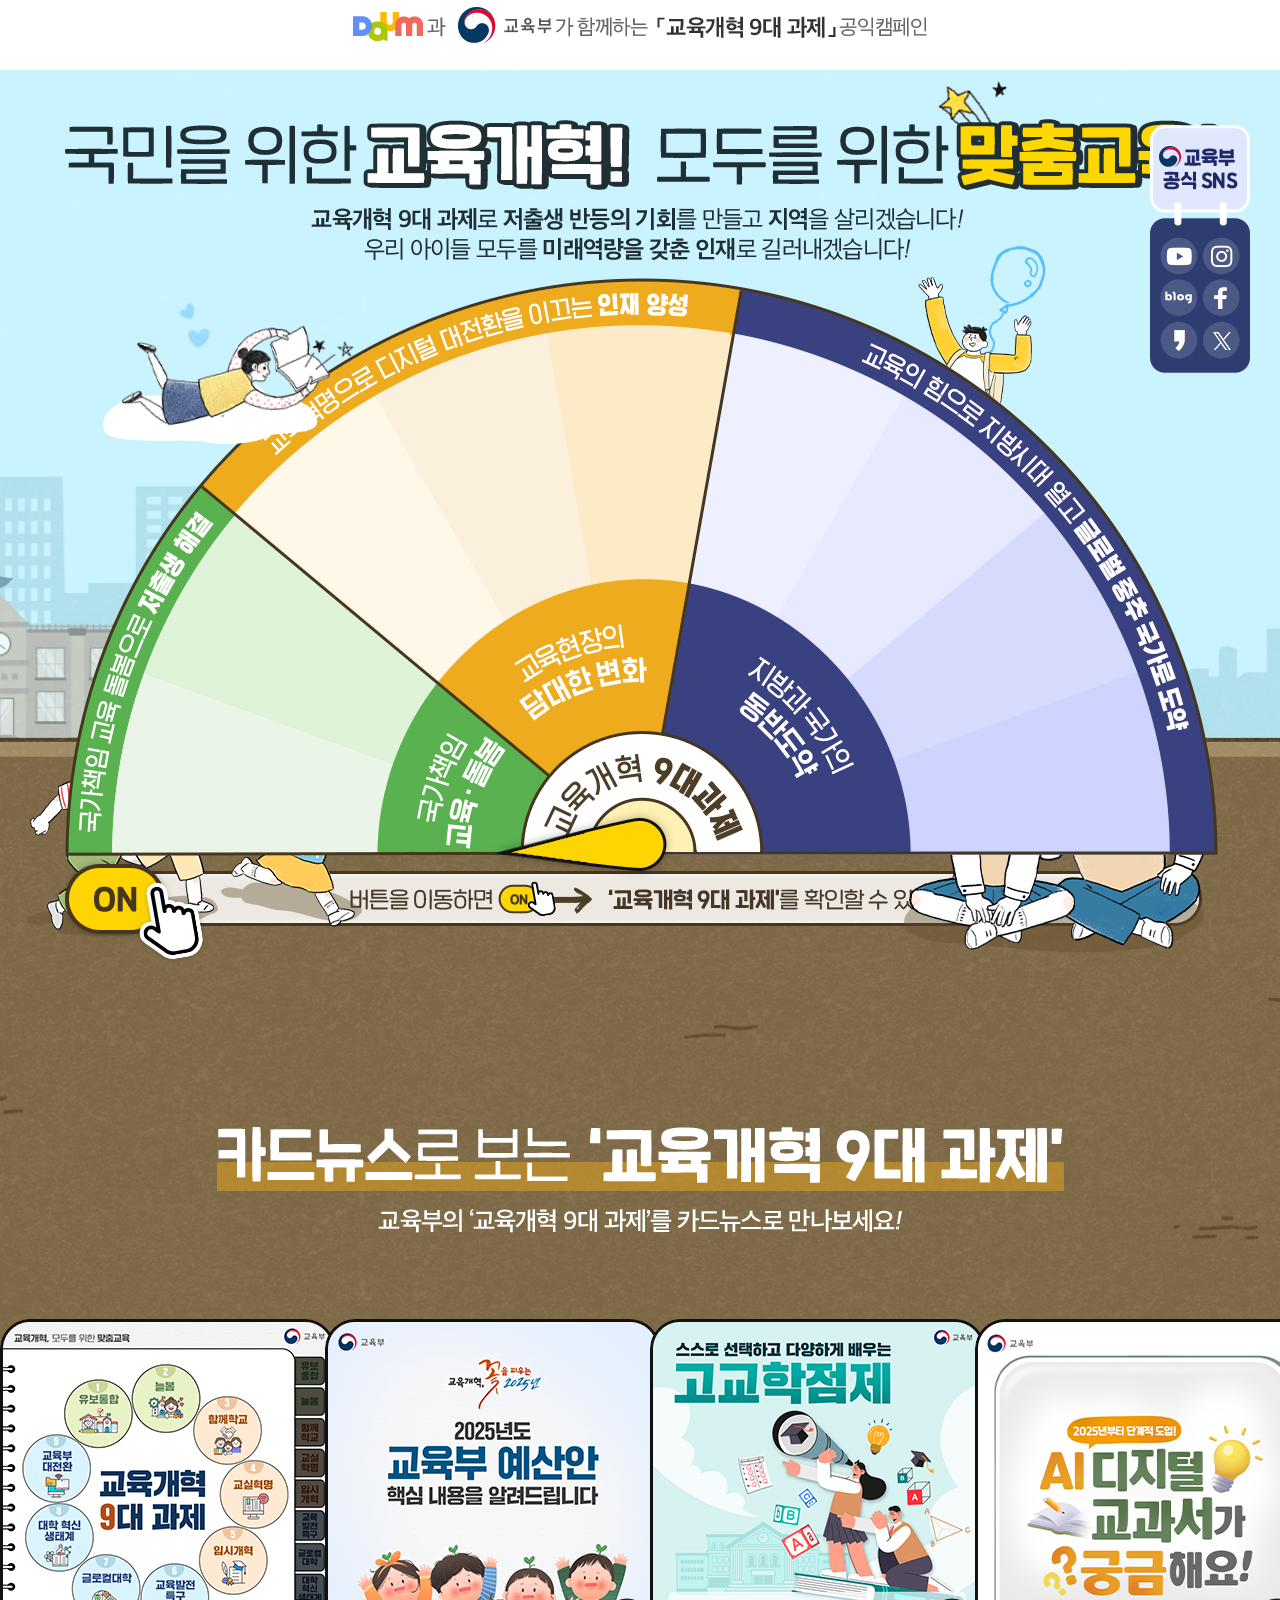
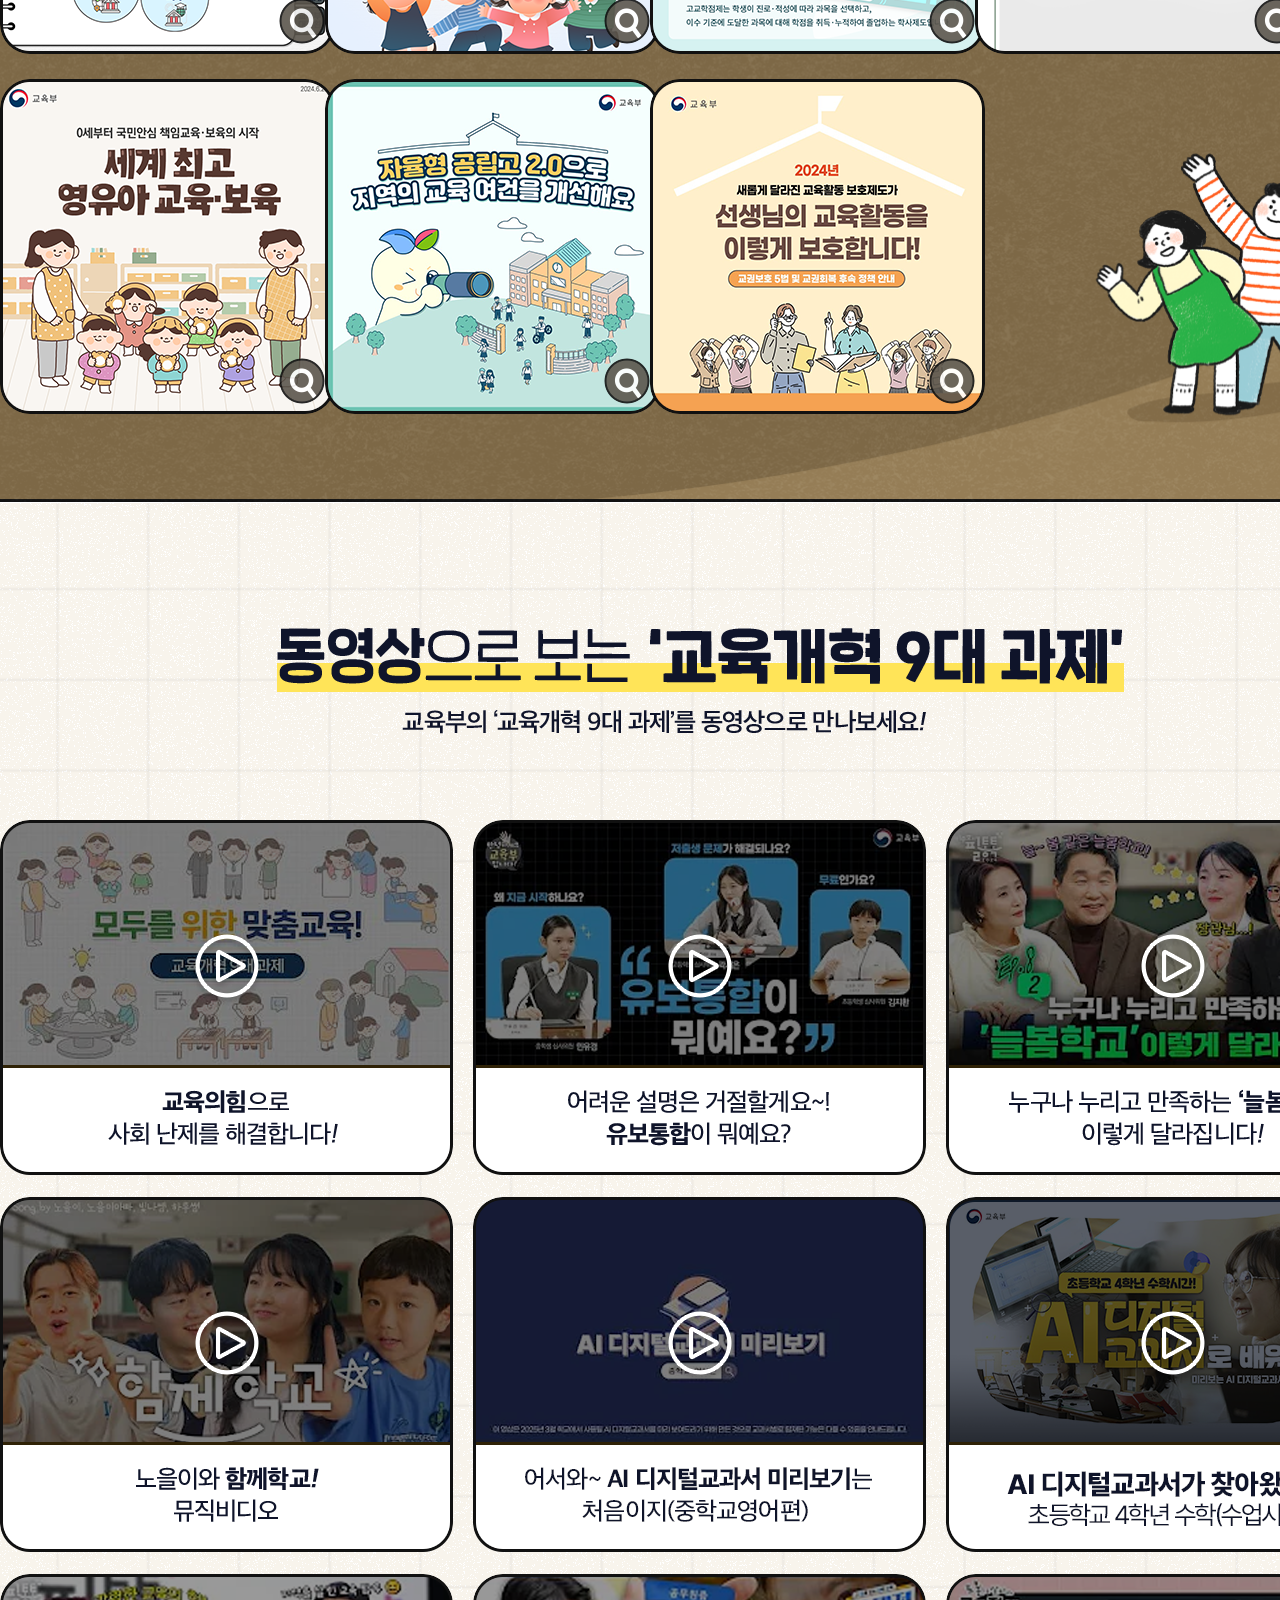
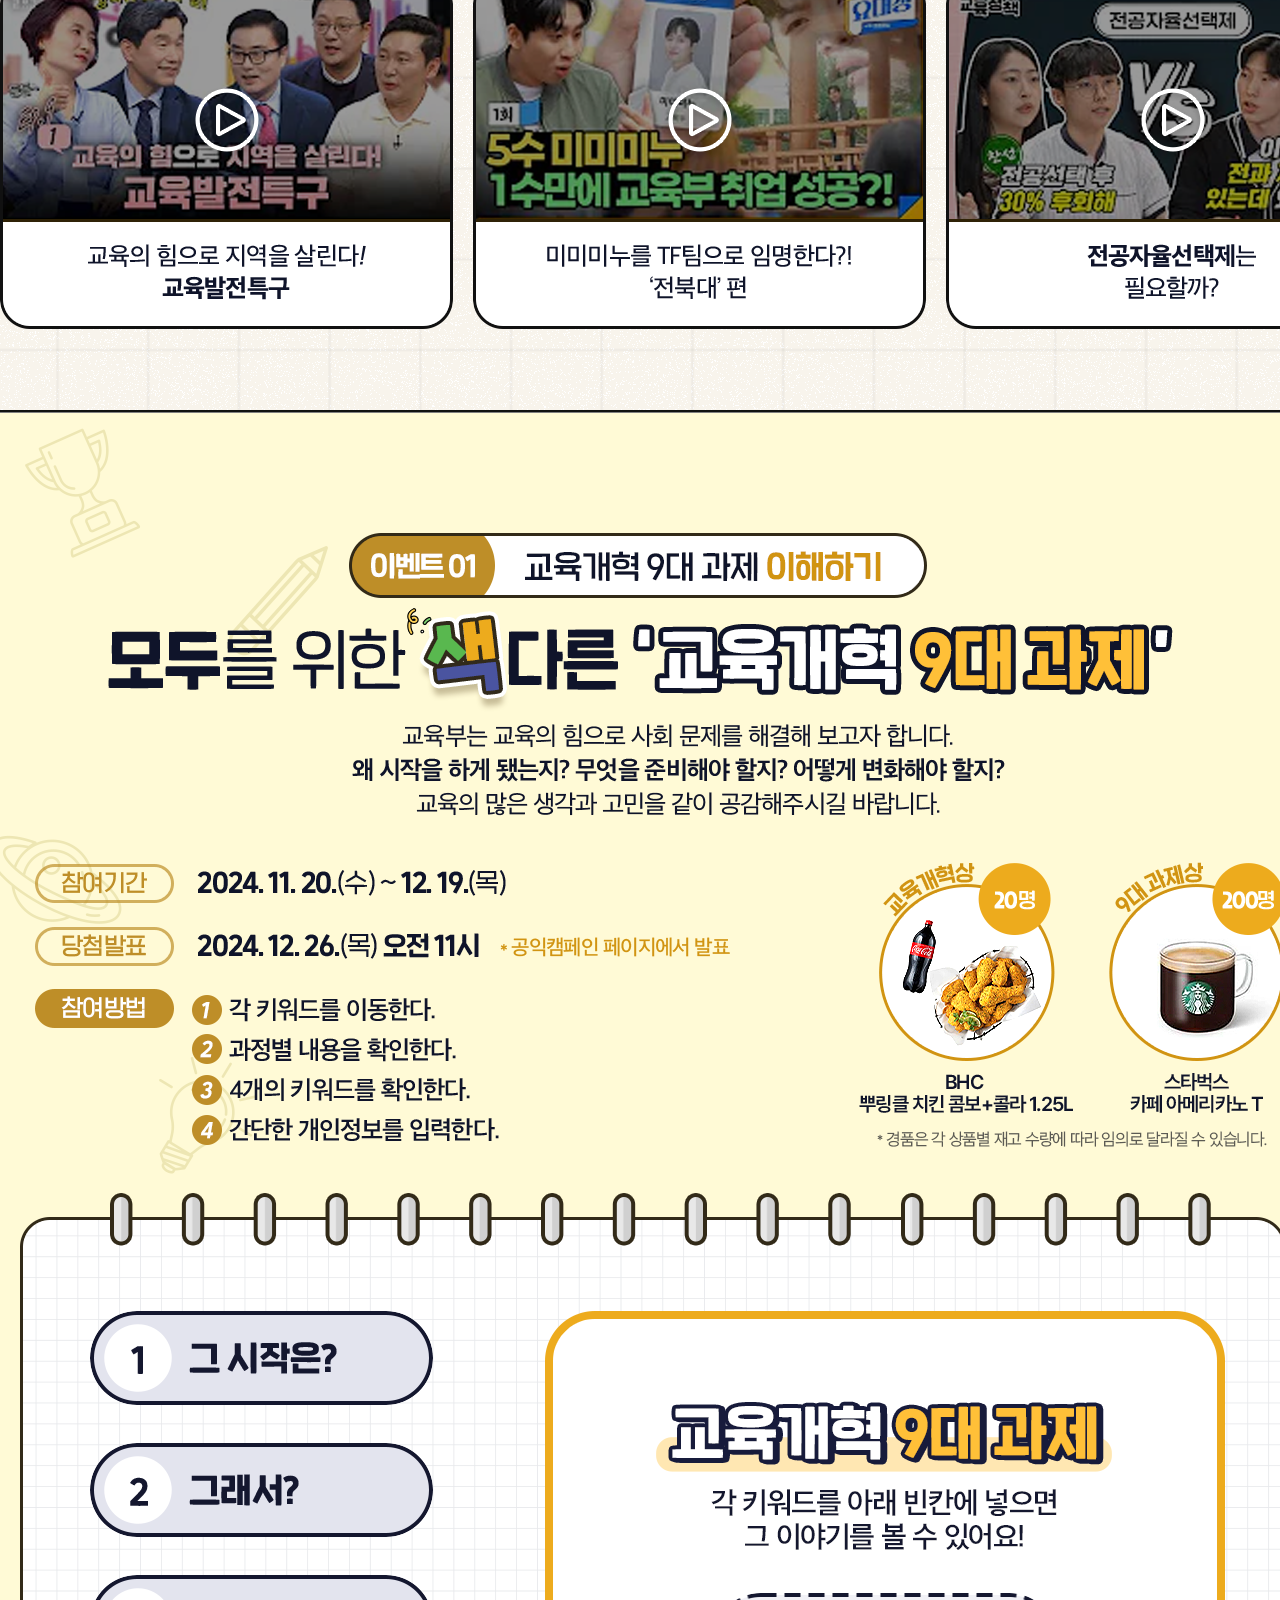
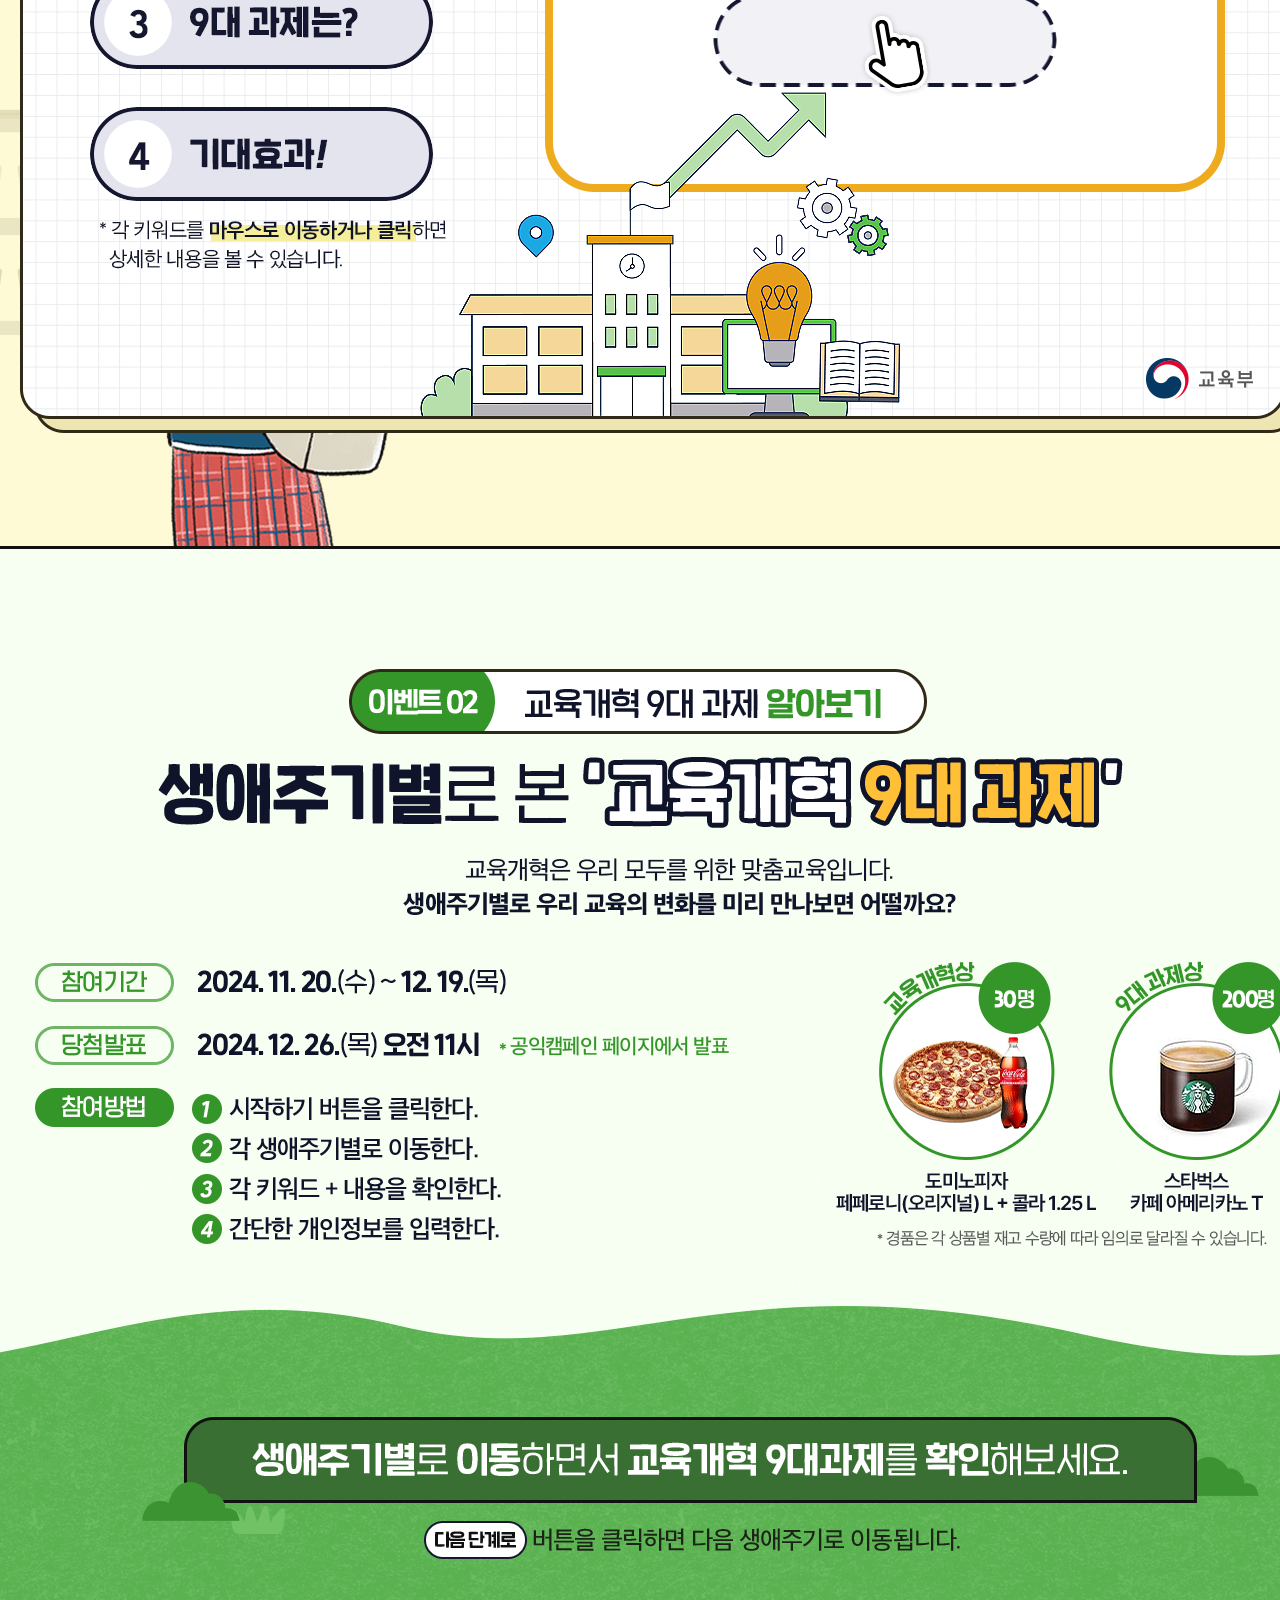
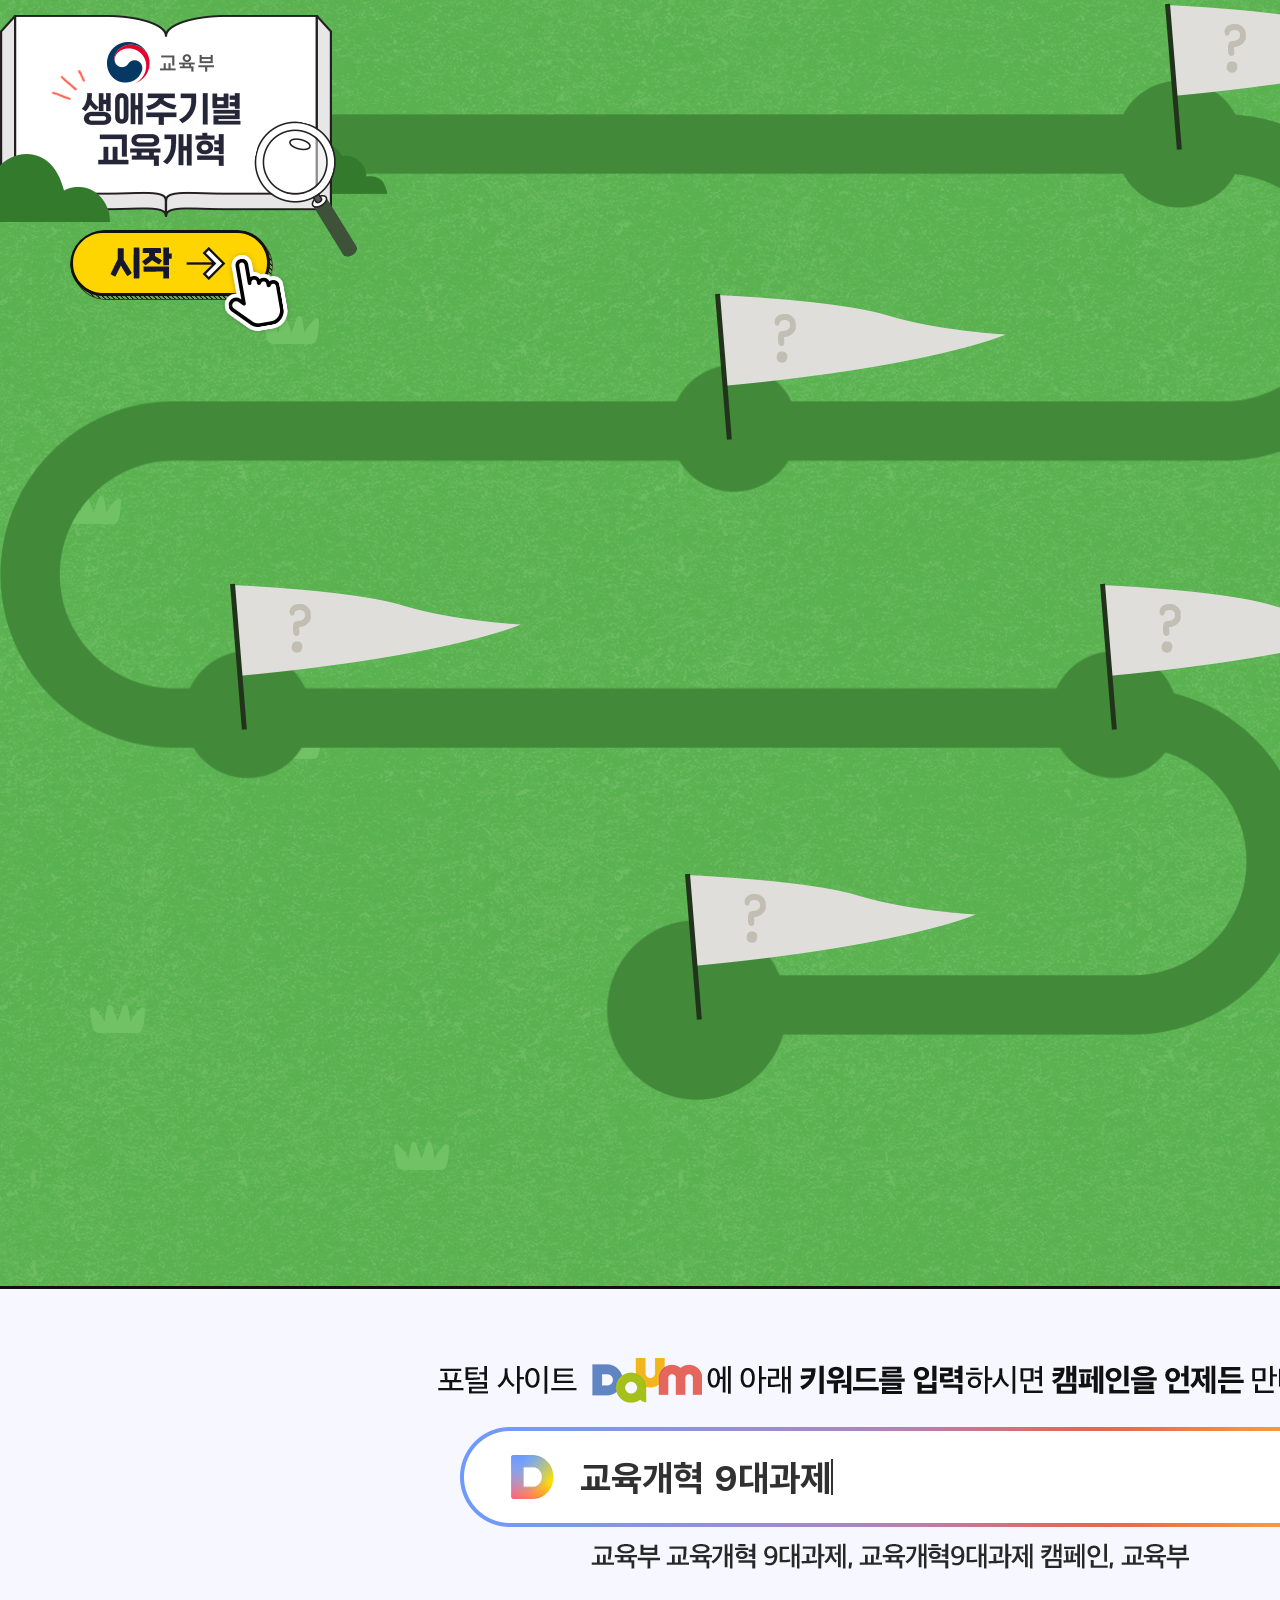
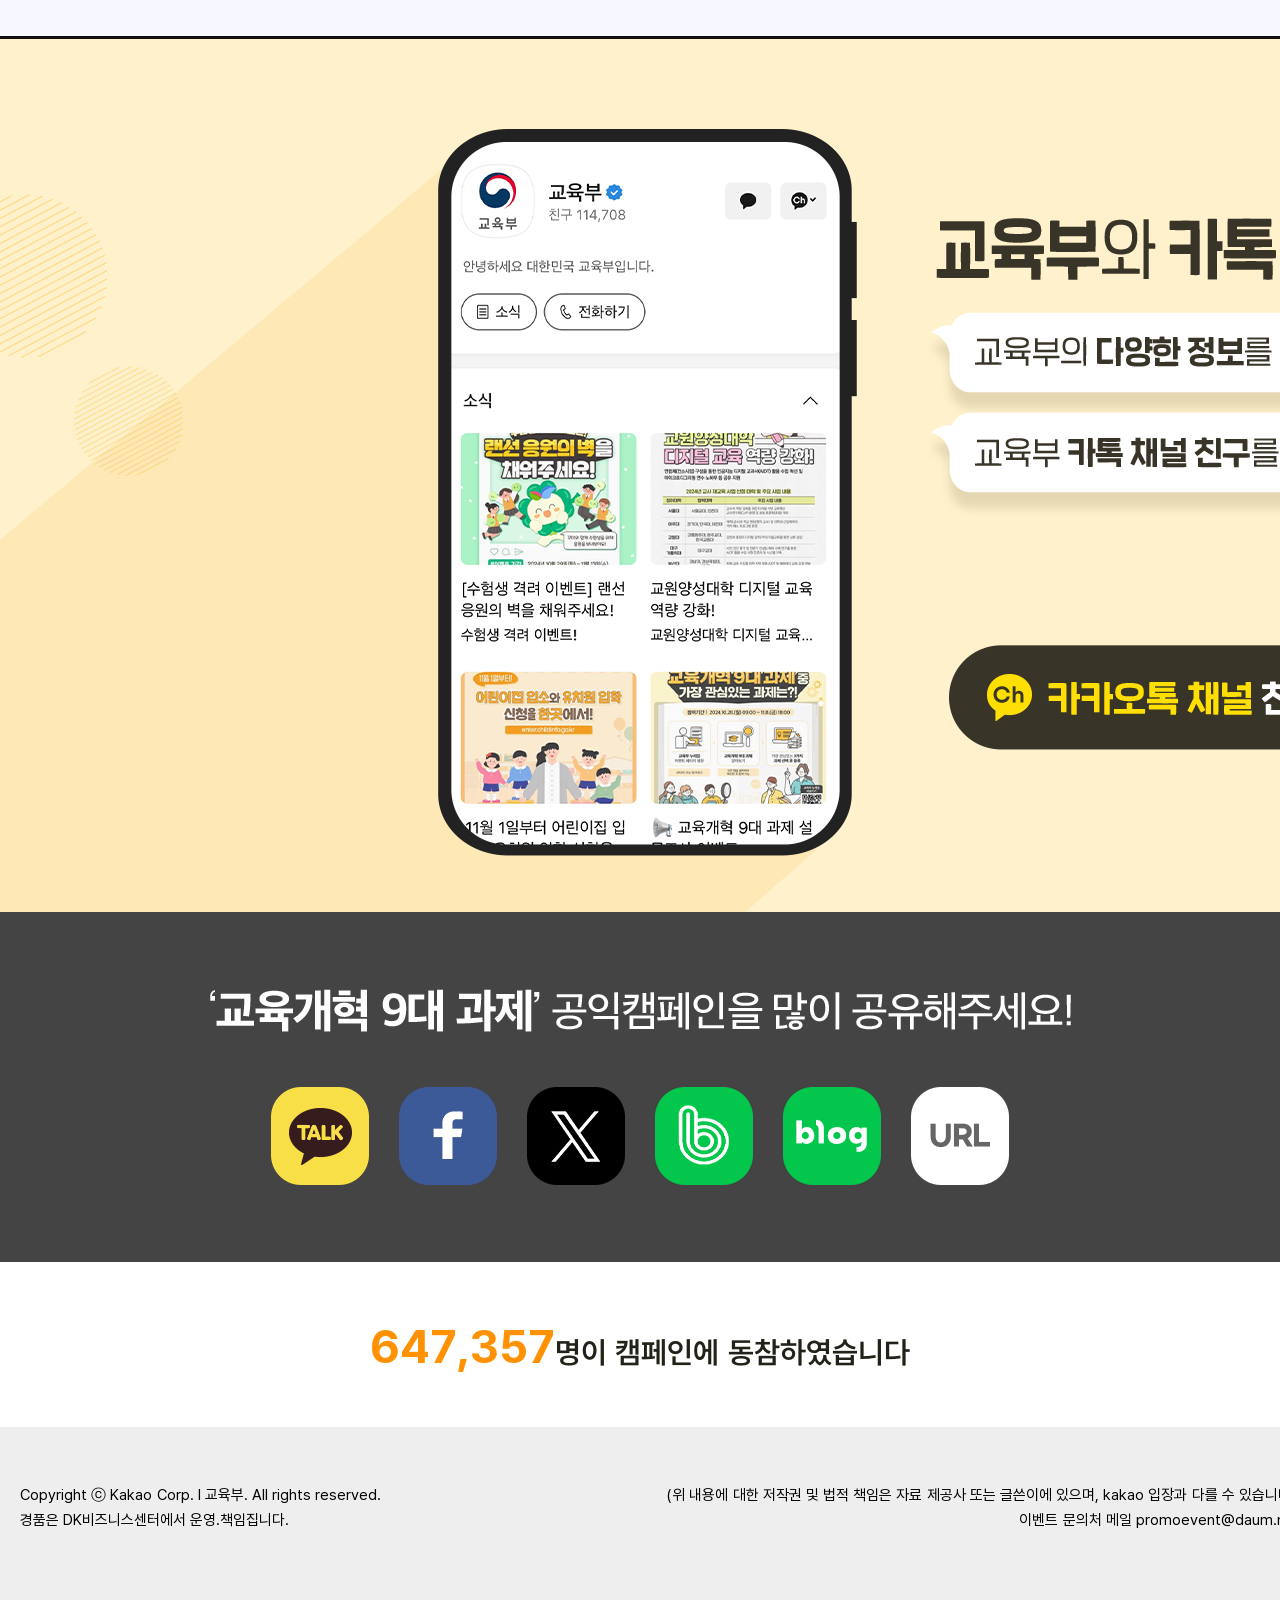
==== main.html @ 7b90881b "키워드 영역 작업완료" ====
<!DOCTYPE html>
<html lang="ko">

<head>
    <meta charset="UTF-8">
    <meta name="viewport" content="width=device-width, initial-scale=1.0">
    <title>마이크로사이트 따라하기</title>
    <link rel="stylesheet" href="./css/reset.css">
    <link rel="stylesheet" href="./css/common.css">
    <link rel="stylesheet" href="./css/font.css">
    <link rel="stylesheet" href="./css/swiper-bundle.min.css">
    <link rel="stylesheet" href="./css/main.css">
    <script src="./js/swiper-bundle.min.js"></script>
    <script src="./js/common.js"></script>
    <script src="./js/main.js"></script>
</head>

<body>
    <div class="container">
        <div class="dim"></div>
        <!-- st header -->
        <header class="header-stage stage">
            <div class="header__links">
                <p class="sr-only">Daum과 교육부가 함께 하는 '교육개혁 9대 과제' 공익캠페인</p>
                <a class="haader__link daum" href="https://www.daum.net/" title="Daum 새 창 열기"></a>
                <a class="haader__link moe" href="https://www.moe.go.kr/main.do?s=moe" title="교육부 새 창 열기"></a>
            </div>
        </header>
        <!-- ed header -->

        <!-- st nav -->
         <nav class="navi-stage stage">
            <div class="navi-container">
                <div class="all-menu">                  
                    <button class="btn all-menu__btn"></button>
                    <div class="all-menu__list">
                        <a class="" href=""></a>
                    </div>
                </div>
                <button class="btn event__btn event01"></button>
                <button class="btn event__btn event02"></button>
                <button class="btn top__btn"></button>
            </div>
         </nav>
        <!-- ed nav -->

        <!-- st quick-menu -->
        <aside class="quick-menu-stage">
            <p class="sr-only">교육부 공식 SNS</p>
            <ul class="quick-menu__lists">
                <li class="quick-menu__list">
                    <a class="quick-menu__icon youtube" href="https://www.youtube.com/channel/UCexUyFaq9YH7XJfCQzVR_jg"
                        target="_blank" title="교육부 유튜브 새 창 열림"></a>
                </li>
                <li class="quick-menu__list">
                    <a class="quick-menu__icon insta" href="https://www.instagram.com/moe_korea_/?utm_medium=copy_link"
                        target="_blank" title="교육부 인스타그램 새 창 열림"></a>
                </li>
                <li class="quick-menu__list">
                    <a class="quick-menu__icon blog" href="https://blog.naver.com/moeblog" target="_blank"
                        title="교육부 네이버 블로그 새 창 열림"></a>
                </li>
                <li class="quick-menu__list">
                    <a class="quick-menu__icon facebook" href="https://www.facebook.com/ourmoekr" target="_blank"
                        title="교육부 페이스북 새 창 열림"></a>
                </li>
                <li class="quick-menu__list">
                    <a class="quick-menu__icon kakao" href="https://story.kakao.com/ch/moe" target="_blank"
                        title="교육부 카카오스토리 새 창 열림"></a>
                </li>
                <li class="quick-menu__list">
                    <a class="quick-menu__icon X" href="https://x.com/our_moe?mx=2" target="_blank"
                        title="교육부 X 새 창 열림"></a>
                </li>
            </ul>
        </aside>
        <!-- ed quick-menu -->

        <!-- st main -->
        <main class="main-stage stage">
            <div class="main-wrapper">
                <div class="main__tit section__tit">
                    <img src="./images/component/main/main_tit.png" alt="">
                    <p class="sr-only">국민을 위한 <em>교육개혁!</em> 모두를 <em>맞춤교육!</em></p>
                    <p class="sr-only"><strong>교육개혁 9대 과제</strong>로 <strong>저출생 반등의 기회</strong>를 만들고
                        <strong>지역</strong>을 살리겠습니다!
                    </p>
                    <p class="sr-only">우리 아이들 모두를 <strong>미래역량을 갖춘 인재</strong>로 길러내겠습니다!</p>
                </div>

                <div class="main__semicircle semicircle lg">
                    <div class="main__semicircle-border semicircle"></div>
                    <p class="sr-only">교육 개혁 <strong>9대과제</strong></p>
                    <div class="parts">
                        <div class="part part01">
                            <p class="sr-only">국가책임 <strong>교육·돌봄</strong></p>
                            <p class="sr-only">국가책임 교육 돌봄으로 <strong>저출생 해결</strong></p>
                            <p class="sr-only hide">01 유보 통합</p>
                            <p class="sr-only hide">02 늘봄</p>
                        </div>
                        <div class="part part02">
                            <p class="sr-only">교육현장의 <strong>담대한 변화</strong></p>
                            <p class="sr-only">교육혁명으로 디지털 대전환을 이끄는 <strong>인재양성</strong></p>
                            <p class="sr-only hide">03 함께학교</p>
                            <p class="sr-only hide">04 교실혁명</p>
                            <p class="sr-only hide">05 입시개혁</p>
                        </div>
                        <div class="part part03">
                            <p class="sr-only">지방과 국가의 <strong>동반도약</strong></p>
                            <p class="sr-only">교육의 힘으로 지방시대 열고 <strong>글로벌 중추 국가로 도약</strong></p>
                            <p class="sr-only hide">06 교육발전 특구</p>
                            <p class="sr-only hide">07 글로컬대학</p>
                            <p class="sr-only hide">08 대학 혁신 생태계</p>
                            <p class="sr-only hide">09 교육부 대세전환</p>
                        </div>
                    </div>
                    <div class="sub__semicircle semicircle semicircle__small"></div>
                    <div class="mini__semicircle semicircle semicircle__small"></div>
                    <div class="mini__semicircle-arrow"></div>
                </div>

                <div class="semicircle__ctrl">
                    <button class="semicircle__ctrl-btn" title="on"></button>
                    <div class="semicircle-ctrl-wrap">
                        <p class="sr-only">버튼을 이동하면 <strong>'교육개혁 9대과제'</strong>를 확인할 수 있습니다!</p>
                        <div class="semicircle-ctrl__on">
                            <p class="sr-only"><strong>교육</strong>의 <strong>힘</strong>으로 <strong>사회 위기</strong>를
                                <strong>해결</strong>하겠습니다.
                            </p>
                        </div>
                    </div>
                </div>

                <div class="deco-wrap">
                    <div class="deco cloud cloud1">
                        <div class="deco book"></div>
                    </div>
                    <div class="deco cloud cloud2 cloud__ani"></div>
                    <div class="deco cloud cloud3 cloud__ani"></div>
                    <div class="deco cloud cloud4"></div>
                    <div class="deco cloud cloud5">
                        <div class="deco man"></div>
                    </div>
                    <div class="deco run"></div>
                    <div class="deco people1"></div>
                    <div class="deco people2"></div>
                    <div class="deco people3 twist__ani"></div>
                    <div class="deco people4"></div>
                    <div class="deco people5 twist__ani"></div>
                </div>

                <div class="deco scroll">
                    <p class="sr-only">스크롤 해주세요.</p>
                </div>
            </div>
        </main>
        <!-- ed -->

        <!-- st 카드뉴스 -->
        <section class="card-news-stage stage">
            <div class="card-news__tit stage__tit">
                <img src="./images/component/cardNews/cardnews_tit.png" alt="">
                <p class="sr-only"><strong>카드뉴스</strong>로 보는 <strong>'교육개혁 9대 과제'</strong></p>
                <p class="sr-only">교육부의 '교육개혁 9대 과제'를 카드뉴스로 만나보세요!</p>
            </div>

            <ul class="card-news-pop__lists">
                <li class="card-news-pop__list">
                    <button id="cardNew01" type="button" class="card-news-pop__btn popup__btn">
                        <img src="./images/component/cardNews/cardnews_thum01.png" alt="교육개혁 9대 과제">
                    </button>
                </li>
                <li class="card-news-pop__list">
                    <button id="cardNew02" type="button" class="card-news-pop__btn popup__btn">
                        <img src="./images/component/cardNews/cardnews_thum02.png" alt="2025년도 교육부 예산안 핵심 내용을 알려드립니다.">
                    </button>
                </li>
                <li class="card-news-pop__list">
                    <button id="cardNew03" type="button" class="card-news-pop__btn popup__btn">
                        <img src="./images/component/cardNews/cardnews_thum03.png" alt="스스로 선택하고 다양하게 배우는 고교학점제">
                    </button>
                </li>
                <li class="card-news-pop__list">
                    <button id="cardNew04" type="button" class="card-news-pop__btn popup__btn">
                        <img src="./images/component/cardNews/cardnews_thum04.png" alt="AI 디지탈 교과서가 궁금해요!">
                    </button>
                </li>
                <li class="card-news-pop__list">
                    <button id="cardNew05" type="button" class="card-news-pop__btn popup__btn">
                        <img src="./images/component/cardNews/cardnews_thum05.png" alt="세계 최고 영유아 교육·보육">
                    </button>
                </li>
                <li class="card-news-pop__list">
                    <button id="cardNew06" type="button" class="card-news-pop__btn popup__btn">
                        <img src="./images/component/cardNews/cardnews_thum06.png" alt="자율형 공립고2.0으로 지역의 교육 여건을 개선해요">
                    </button>
                </li>
                <li class="card-news-pop__list">
                    <button id="cardNew07" type="button" class="card-news-pop__btn popup__btn">
                        <img src="./images/component/cardNews/cardnews_thum07.png" alt="선생님의 교육활동을 이렇게 보호합니다.">
                    </button>
                </li>
            </ul>
        </section>
        <!-- ed 카드뉴스 -->

        <!-- st 팝업 - 카드뉴스 -->
        <aside class="popup card-news__popup">
            <div class="popup__head">
                <p id="cardNewsPopupTit" class="popup-head__tit"></p>
                <button type="button" class="popup__close btn" title="팝업닫기"></button>
            </div>
            <div class="popup__body">
                <div class="card-news__swriper">
                    <div class="swiper-wrapper">
                        <div class="swiper-slide">
                            <!-- <img class="popup__img" src="./images/component/cardNews/cardnews_swiper11.png" alt=""> -->
                        </div>
                    </div>
                </div>
            </div>
            <div class="popup__footer">
                <div class="popup-swiper___btns">
                    <button type="button" class="popup-swiper___btn prev"></button>
                    <button type="button" class="popup-swiper___btn next"></button>
                </div>
            </div>
        </aside>
        <!-- ed 팝업 - 카드뉴스 -->

        <!--st 동영상 -->
        <section class="youtube-stage stage">
            <div class="youtube-wrapper">
                <div class="youtube__tit stage__tit">
                    <img src="./images/component/youtube/youtube_title.png" alt="">
                    <p class="sr-only"><strong>동영상</strong>으로 보는 <strong>'교육개혁 9대 과제'</strong></p>
                    <p class="sr-only">교육부의 '교육개혁 9대과제'를 동영상으로 만나보세요!</p>
                </div>
                <ul class="youtube__lists">
                    <li class="youtube__list">
                        <button id="youtube01" type="button" class="youtube-pop__btn popup__btn">
                            <img src="./images/component/youtube/youtube_thum01.png" alt="">
                            <p class="sr-only"><strong>교육의 힘</strong>으로 사회 난제를 해결합니다!</p>
                        </button>
                    </li>
                    <li class="youtube__list">
                        <button id="youtube02" type="button" class="youtube-pop__btn popup__btn">
                            <img src="./images/component/youtube/youtube_thum02.png" alt="">
                            <p class="sr-only">어려운 설명은 거절할게요~! <strong>유보통합</strong>이 뭐예요?</p>
                        </button>
                    </li>
                    <li class="youtube__list">
                        <button id="youtube03" type="button" class="youtube-pop__btn popup__btn">
                            <img src="./images/component/youtube/youtube_thum03.png" alt="">
                            <p class="sr-only">누구나 누리고 만족하는 <strong>'늘봄학교'</strong> 이렇게 달라집니다!</p>
                        </button>
                    </li>
                    <li class="youtube__list">
                        <button id="youtube04" type="button" class="youtube-pop__btn popup__btn">
                            <img src="./images/component/youtube/youtube_thum04.png" alt="">
                            <p class="sr-only">노을이와 <strong>함께학교!</strong> 뮤직비디오</p>
                        </button>
                    </li>
                    <li class="youtube__list">
                        <button id="youtube05" type="button" class="youtube-pop__btn popup__btn">
                            <img src="./images/component/youtube/youtube_thum05.png" alt="">
                            <p class="sr-only">어서와~ <strong>AI 디지털 교과서 미리보기</strong>는 처음이지(중학교영어편)</p>
                        </button>
                    </li>
                    <li class="youtube__list">
                        <button id="youtube06" type="button" class="youtube-pop__btn popup__btn">
                            <img src="./images/component/youtube/youtube_thum06.png" alt="">
                                <p class="sr-only"><strong>AI 디지털교과서가 찾아왔어요!</strong> 초등학교 4학년 수학(수업시연)</p>
                        </button>
                    </li>
                    <li class="youtube__list">
                        <button id="youtube07" type="button" class="youtube-pop__btn popup__btn">
                            <img src="./images/component/youtube/youtube_thum07.png" alt="">
                            <p class="sr-only">교육의 힘으로 지역을 살린다! <strong>교육발전특구</strong></p>
                        </button>
                    </li>
                    <li class="youtube__list">
                        <button id="youtube08" type="button" class="youtube-pop__btn popup__btn">
                            <img src="./images/component/youtube/youtube_thum08.png" alt="">
                            <p class="sr-only">미미미누를 TF팀으로 임명한다?! '전북대'편</p>
                        </button>
                    </li>
                    <li class="youtube__list">
                        <button id="youtube09" type="button" class="youtube-pop__btn popup__btn">
                            <img src="./images/component/youtube/youtube_thum09.png" alt="">
                            <p class="sr-only"><strong>전공자율선택제</strong>는 필요할까?</p>
                        </button>
                    </li>
                </ul>
            </div>
        </section>
        <!--ed 동영상 -->

        <!-- st 팝업 - 동영상 -->
        <aside class="youtube__popup popup">
            <div class="popup__head">
                <button type="button" class="popup__close btn" title="팝업닫기"></button>
            </div>
            <div class="popup__body">
                <div class="video-stage"></div>
            </div>
            <div class="popup__footer"></div>
        </aside>
        <!-- ed 팝업 - 동영상 -->

        <!-- st 이벤트1 -->
        <section class="event-stage stage">
            <div class="event__tit stage__tit">
                <img src="./images/component/event/event_title.png" alt="">
                <p class="sr-only">이벤트01 교육개혁 9대과제 <strong>이해하기</strong></p>
                <p class="sr-only"><strong>모두</strong>를 위한 <strong>색다른</strong> <strong>'교육개혁 9대 과제'</strong></p>
                <p class="sr-only">교육부는 교육의 힘으로 사회문제를 해결해 보고자 합니다.</p>
                <strong class="sr-only">왜 시작하게 됐는지? 무엇을 준비해야할지? 어떻게 변화해야할지?</strong>
                <p class="sr-only">교육의 많은 생각과 고민을 같이 공감해주시길 바랍니다.</p>
            </div>
            <div class="event-wrapper">
                <div class="event__present">
                    <div>
                        <img src="./images/component/event/event_present-1.png" alt="">
                        <p class="sr-only">참여기간: <strong>2024.11.20</strong>(수)~<strong>12.19</strong>(목).</p>
                        <p class="sr-only">당첨발표: <strong>2024.12.26</strong>(목) <strong>오전 11시</strong> *공익캠페인 홈페이지에서 발표</p>
                        <p class="sr-only">참여방법.</p>
                        <p class="sr-only">1. 각 키워드를 이동한다.</p>
                        <p class="sr-only">2. 과정별 내용을 확인한다.</p>
                        <p class="sr-only">3. 4개의 키워드를 확인한다.</p>
                        <p class="sr-only">4. 간단한 개인정보를 입력한다.</p>
                    </div>
                    <div>
                        <img src="./images/component/event/event_present-2.png" alt="">
                        <p class="sr-only">교육개혁상 20명. <strong>BHC 뿌링클 치킨 콤보 + 콜라 1.25L</strong></p>
                        <p class="sr-only">9대 과제상 200명. 스타벅스 카페 아메리카노 T</p>
                        <p class="sr-only">* 경품은 각 상품별 재고 수량에 따라 임의로 달라질 수 있습니다.</p>
                    </div>
                    
                </div>
                <div class="event__content">
                    <div>
                        <ul class="event-keyword__lists">
                            <li class="event-keyword__list">
                                <button id="keyword01" type="button" class="event-keyword__btn keyword__btn01">
                                    <p class="sr-only">1. 그 시작은?</p>
                                </button>
                            </li>
                            <li class="event-keyword__list">
                                <button id="keyword02" type="button" class="event-keyword__btn keyword__btn02">
                                    <p class="sr-only">2. 그래서?</p>
                                </button>
                            </li>
                            <li class="event-keyword__list">
                                <button id="keyword03" type="button" class="event-keyword__btn keyword__btn03">
                                    <p class="sr-only">3. 그 9대 과제는?</p>
                                </button>
                            </li>
                            <li class="event-keyword__list">
                                <button id="keyword04" type="button" class="event-keyword__btn keyword__btn04">
                                    <p class="sr-only">4. 기대효과!</p>
                                </button>
                            </li>
                        </ul>
                        <p class="sr-only">각 키워드를 <strong>마우스로 이동하거나 클릭</strong>하면 상세한 내용을 볼 수 있습니다.</p>
                    </div>
                    <div class="event-drop-wrap">
                        <strong class="sr-only">교육개혁 9대 과제</strong>
                        <p class="sr-only">각 키워드를 아래 빈칸에 넣으면 그 이야기를 볼 수 있어요.</p>
                        <div class="drop__zone"></div>
                    </div>
                </div>
            </div>
        </section>
        <!-- ed 이벤트1 -->

        <!-- st 이벤트1 팝업 -->
         <aside class="event01__popup popup">
            <div class="popup__head">
                <p id="event01PopupTit" class="popup-head__tit sr-only"></p>
                <button type="button" class="popup__close btn" title="팝업닫기"></button>
            </div>
            <div class="popup__body">
                <div class="event01-stage">
                    <!-- <img src="./images/component/event/event01-popup__bg-01.png" alt=""> -->
                </div>
            </div>
            <div class="popup__footer">
                <button type="button" class="popup__close btn" title="확인하기"></button>
            </div>
        </aside>

        <!-- st 이벤트2 -->
        <div class="step-stage stage">
            <div class="step__tit stage__tit">
                <img src="./images/component/step/step_title.png" alt="">
                <p class="sr-only">이벤트 02 교육개혁 9대과제<strong>알아보기</strong></p>
                <p class="sr-only"><strong>생애주별</strong>로 본 <strong>'교육개혁 9대 과제'</strong></p>
                <p class="sr-only">교육개혁은 우리 모두를 위한 맞춤교육입니다.</p>
                <strong class="sr-only">생애주별로 우리 교육의 변화를 미리 만나보면 어떨까요?</strong>
            </div>

            <div class="event-wrapper">
                <div class="event__present">
                    <div>
                        <img src="./images/component/step/step_present-1.png" alt="">
                        <p class="sr-only">참여기간: <strong>2024.11.20</strong>(수)~<strong>12.19</strong>(목).</p>
                        <p class="sr-only">당첨발표: <strong>2024.12.26</strong>(목) <strong>오전 11시</strong> *공익캠페인 홈페이지에서 발표</p>
                        <p class="sr-only">참여방법.</p>
                        <p class="sr-only">1. 시작하기버튼을 클릭한다.</p>
                        <p class="sr-only">2. 각 생애주기별로 이동한다.</p>
                        <p class="sr-only">3. 각 키워드+내용을 확인한다.</p>
                        <p class="sr-only">4. 간단한 개인정보를 입력한다.</p>
                    </div>
                    <div>
                        <img src="./images/component/step/step_present-2.png" alt="">
                        <p class="sr-only">교육개혁상 30명. <strong>도미노피자 페페로니(오리지널)L + 콜라 1.25L</strong></p>
                        <p class="sr-only">9대 과제상 200명. 스타벅스 카페 아메리카노 T</p>
                        <p class="sr-only">* 경품은 각 상품별 재고 수량에 따라 임의로 달라질 수 있습니다.</p>
                    </div>
                    
                </div>
            </div>

            <div class="step-wrapper">
                <div class="step__txt">
                    <img src="./images/component/step/step_txt.png" alt="">
                    <p class="sr-only"><strong>생애주기별</strong>로 <strong>이동</strong>하면서 <strong>교육개혁 9대과제</strong>를 <strong>확인</strong>해보세요.</p>
                    <p class="sr-only"><strong>다음단계</strong>로 버튼을 클릭하면 다음 생애주기로 이동됩니다.</p>
                </div>

                <ul class="life-cycle__lists">
                    <li class="life-cycle__list step01">
                        <div class="life-cycle__item start">
                            <p class="sr-only">교육부</p>
                            <p class="sr-only"><strong>생애주기별 교육개혁</strong></p>
                        </div>
                        <button type="button" class="life-cycle__btn start">
                            <p class="sr-only">시작 →</p>
                        </button>
                        <div class="life-cycle__deco deco"></div>
                    </li>
                    <li class="life-cycle__list step02">
                        <p class="sr-only life-cycle__tit">영·유아/초등</p>
                        <div class="life-cycle__btns">
                            <button data-id="life01" class="popup__btn life-cycle-pop__btn" type="button">
                                <img src="./images/component/step/step02-btn-1.png" alt="유보 통합">
                            </button>
                            <button data-id="life01" class="popup__btn life-cycle-pop__btn last" type="button">
                                <img src="./images/component/step/step02-btn-2.png" alt="늘봄">
                            </button>
                        </div>
                    </li>
                    <li class="life-cycle__list step03">
                        <div class="life-cycle__deco deco"></div>
                        <p class="sr-only life-cycle__tit">초·중·고등</p>
                        <div class="life-cycle__btns">
                            <button data-id="life02" class="popup__btn life-cycle-pop__btn" type="button">
                                <img src="./images/component/step/step03-btn-1.png" alt="함께 학교">
                            </button>
                            <button data-id="life02" class="popup__btn life-cycle-pop__btn" type="button">
                                <img src="./images/component/step/step03-btn-2.png" alt="교실 혁명">
                            </button>
                            <button data-id="life02" class="popup__btn life-cycle-pop__btn last" type="button">
                                <img src="./images/component/step/step03-btn-3.png" alt="입시개혁">
                            </button>
                        </div>
                    </li>
                    <li class="life-cycle__list step04">
                        <div class="life-cycle__deco deco"></div>
                        <p class="sr-only life-cycle__tit">대학·취업</p>
                        <div class="life-cycle__btns">
                            <button data-id="life03" class="popup__btn life-cycle-pop__btn" type="button">
                                <img src="./images/component/step/step04-btn-1.png" alt="글로컬 대학">
                            </button>
                            <button data-id="life03" class="popup__btn life-cycle-pop__btn last" type="button">
                                <img src="./images/component/step/step04-btn-2.png" alt="대학 혁신 생태계">
                            </button>
                        </div>
                    </li>
                    <li class="life-cycle__list step05">
                        <div class="life-cycle__deco deco"></div>
                        <p class="sr-only life-cycle__tit">지역 정주</p>
                        <div class="life-cycle__btns">
                            <button id data-id="life04" class="popup__btn life-cycle-pop__btn last" type="button">
                                <img src="./images/component/step/step05-btn-1.png" alt="교육발전 특구">
                            </button>
                        </div>
                    </li>
                    <li class="life-cycle__list step06 life__last">
                        <div class="life-cycle__deco deco"></div>
                        <p class="sr-only life-cycle__tit">교육부 대전환</p>
                    </li>
                </ul>
            </div>


        </div> 
        <!-- ed 이벤트2 -->

        <!-- st 이벤트2 팝업 -->
        <aside class="step__popup popup">
            <div class="popup__head">
                <div class="popup-head-wrapper">
                    <div class="tab-btns">
                        <!-- <button id="life0101" class="tab__btn popup-tab__btn" type="button"></button> -->
                    </div>
                </div>
                <button type="button" class="popup__close" title="팝업 닫기"></button>
            </div>
            <div class="popup__body">
                <div class="tab-stage">
                    <div class="tab-wrapper">
                        <div id="stepPopTit" class="step-pop__tit">
                            <!-- <p>모든 영·유아(0세~5세)가 어디에서나</p>
                            <p>세계 최고 수준의 교육과 보육을 차별</p>
                            <p>없이 받을 수 있도록 하겠습니다.</p> -->
                        </div>
                        <div id="stepPopCnt" class="step-pop__cnt">
                            <!-- <p class="dot-txt"></p> -->
                        </div>
                    </div>
                </div>
                <div class="next-stage">
                    <p>모두 확인했습니다.</p>
                </div>
            </div>
            <div class="popup__footer">
                <button type="button" class="popup__close" title="확인"></button>
            </div>
        </aside>
        <!-- ed 이벤트2 팝업 -->

        <!-- st 키워드 -->
        <div class="keyword-stage stage">
            <p class="sr-only">포털 사이트 Daum에 아래 <strong>키워드를 입력</strong>하시면 <strong>캠페인을 언제든</strong> 만나실 수 있습니다.</p>
            <p class="typing__txt">교육개혁 9대과제</p>
            <p class="sr-only">교육부 교육개혁 9대과제, 교육개혁9대과제 캠페인, 교육부</p>
        </div>

        <!-- ed 키워드 -->

        <!-- st 플친 -->
        <section class="plus-stage stag">
           <p class="sr-only"><strong>교육부</strong>와 <strong>카톡 친구</strong>해요!</p>
           <p class="sr-only">교육부의 <strong>다양한 정보</strong>를 <strong>빠르게😉 받고 싶다면?</strong></p>
           <p class="sr-only">교육부 <strong>카톡 채널 친구</strong>를 <strong>추가</strong>해주세요.😎</p>
           <a class="plus__link" href="https://pf.kakao.com/_TkQcxd/friend" target="_blank" title="카카오톡 채널 친구추가+"></a>
        </section>
        <!-- ed 플친 -->

        <!-- st sns -->
        <section class="sns-stage stag">
            <img class="sns__tit" src="./images/component/sns__tit.png" alt="">
            <p class="sr-only"><strong>'교육개혁 9대 과제'</strong> 공익캠페인을 많이 공유해주세요.</p>
            <div class="sns__list">
                <a href="javascript:void(0)" target="_blank" title="새 창 열림"></a>
                <a href="javascript:void(0)" target="_blank" title="새 창 열림"></a>
                <a href="javascript:void(0)" target="_blank" title="새 창 열림"></a>
                <a href="javascript:void(0)" target="_blank" title="새 창 열림"></a>
                <a href="javascript:void(0)" target="_blank" title="새 창 열림"></a>
                <a href="javascript:void(0)" target="_blank" title="새 창 열림"></a>
            </div>
        </section>
        <!-- ed sns -->

        <!-- st visitor-stage -->
        <div class="visitor-stage">
            <p class="visitor__tit"><em>647,357</em>명이 캠페인에 동참하였습니다</p>
        </div>
        <!-- ed visitor-stage -->
        
        <footer class="footer-stage">
            <div class="footer-container">
                <div class="footer__left">
                    <p>Copyright ⓒ Kakao Corp. l 교육부. All rights reserved.</p>
                    <p>경품은 DK비즈니스센터에서 운영.책임집니다.</p>
                </div>
                <div class="footer__right">
                    <p>(위 내용에 대한 저작권 및 법적 책임은 자료 제공사 또는 글쓴이에 있으며, kakao 입장과 다를 수 있습니다.)</p>
                    <p>이벤트 문의처 메일 promoevent@daum.net</p>
                </div>
            </div>
        </footer>
    </div>
</body>

</html>
---- css/common.css ----
@charset "UTF-8";

/* 공통 */
:root {
    --color-yellow : #edab1d;
}

*:focus-visible {
    outline: 2px dotted red;
    outline-offset: -2px;
}


body {
    position: relative;
    transition: all .15s ease-in;
    font-family: "pretendard", "Nanum Gothic", "Apple SD Gothic Neo", Helvetica, Arial, sans-serif;
    transition: all .15s ease-in;
}

body:has(.dim.active) {
    overflow: hidden;
}


.container {
    min-width: 1200px;
}

.stage {
    background-repeat: no-repeat;
    background-size: cover;
    position: relative;
}

.dim {
    width: 100%;
    height: 100%;
    position: fixed;
    background-color: #000000cc;
    z-index: 10;
    opacity: 0;
    visibility: hidden;
    transition: all .15s ease-in;
}

.dim.active {
    opacity: 1;
    visibility: visible;
}

.video-stage {
    position: relative;
    width: 100%;
    height: 0;
    padding-top: 56.25%;
}

.video-stage>.video {
    position: absolute;
    top: 0;
    left: 0;
    width: 100%;
    height: 100%;
}

/* header */
.header-stage {
    width: 100%;
    height: 5rem;
    background-color: #fff;
    background-image: url(../images/common/header_tit.png);
    background-position: center;
    background-size: auto;
}

.header__links {
    position: relative;
    width: 574px;
    height: 37px;
    top: 50%;
    left: 50%;
    transform: translate(-50%, -50%);
}

.haader__link {
    display: block;
    background-color: transparent;
    height: 30px;
    width: 30px;
    position: absolute;
}

.haader__link.daum {
    left: -5px;
    width: calc(70px + 10px);
    height: calc(30px + 10px);
    top: 0;
}

.haader__link.moe {
    left: 105px;
    width: 95px;
    top: 0;
    height: 36px;
}

/* quick-menu */
.quick-menu-stage {
    position: fixed;
    z-index: 9;
    top: 125px;
    right: 30px;
    width: 100px;
    height: 248px;
    background-image: url(../images/common/quick-menu_bg.png);
    background-repeat: no-repeat;
}

.quick-menu__lists {
    padding-top: 112px;
    display: flex;
    flex-wrap: wrap;
    gap: 4px;
    justify-content: center;
}

.quick-menu__icon {
    display: block;
    width: 38px;
    height: 38px;
    border-radius: 50%;
    background-repeat: no-repeat;
}

.quick-menu__icon.youtube {
    background-image: url(../images/common/icon_youtube.png);
}

.quick-menu__icon.insta {
    background-image: url(../images/common/icon_insta.png);
}

.quick-menu__icon.blog {
    background-image: url(../images/common/icon_blog.png);
}

.quick-menu__icon.facebook {
    background-image: url(../images/common/icon_facebook.png);
}

.quick-menu__icon.kakao {
    background-image: url(../images/common/icon_kakaostory.png);
}

.quick-menu__icon.X {
    background-image: url(../images/common/icon_X.png);
}

/* popup */
.popup {
    position: fixed;
    z-index: 11;
    top: 50%;
    left: 50%;
    transform: translate(-50%,-50%);
    opacity: 0;
    visibility: hidden;
}

.popup.active {
    opacity: 1;
    visibility: visible;
}

.popup__head {
    display: flex;
    align-items: center;
    justify-content: center;
    position: relative;
}

.popup__head>p {
    color: #fff;
    font-size: 30px;
    font-weight: 600;
    text-align: center;
}

.popup__head > .popup__close {
    display: block;
    position: absolute;
    width: 40px;
    height: 40px;
    right: -55px;
    top: 20px;
    cursor: pointer;
}

.popup__head > .popup__close::before,
.popup__head > .popup__close::after {
    content: '';
    display: block;
    width: 100%;
    height: 3px;
    border-radius: 3px;
    background-color: #fff;
    position: absolute;
    top: 50%;
    left: 50%;
}

.popup__close::before {
    transform: translate(-50%,-50%) rotate(-45deg);
}

.popup__close::after {
    transform: translate(-50%,-50%) rotate(45deg);
}

.popup__body {
    box-sizing: border-box;
}

.popup__footer {
    position: relative;
}

.popup__img {
    width: 100%;
}

/* 카드뉴스 팝업 */
.card-news__popup {
    box-sizing: border-box;
    width: 640px;
}

.card-news__popup >.popup__head {
    border-radius: 30px 30px 0 0;
    height: 80px;
    background-color: var(--color-yellow);
}

.card-news__popup > .popup__body {
    background-color: #fff;
    padding: 20px;
}

.card-news__popup .popup__img{
    max-width: 600px;
    height: 600px;
}

.card-news__popup .popup__footer {
    border-radius: 0 0 30px 30px;
    position: relative;
    top: -1px;
    padding: 0 2rem 2rem;
    background-color: #fff;
}

.popup-swiper___btns {
    display: flex;
    align-items: center;
    justify-content: center;
    gap: 20px;
}

.popup-swiper___btn {
    cursor: pointer;
    width: 70px;
    height: 70px;
    border-radius: 50%;
    background-repeat: no-repeat;
    background-size: contain;
    transition: all .15s ease-in;
}

.popup-swiper___btn.prev {
    background-image: url(../images/component/cardNews/cardnews_btn-prev.png);
}

.popup-swiper___btn.next {
    background-image: url(../images/component/cardNews/cardnews_btn-next.png);
}

.swiper-button-disabled {
    opacity: .5;
}

/* 푸터 */
.footer-stage {
    background-color: #eee;
    height: 160px;
    padding-bottom: 100px;
}
.footer-container {
    max-width: 1300px;
    width: 100%;
    padding: 0 20px;
    display: flex;
    align-items: center;
    justify-content: space-between;
    height: 100%;
    margin: 0 auto;
}

.footer-container>div p {
    font-size: 15px;
}

.footer-container>div p+p {
    margin-top: 10px;
}

.footer__right p {
    text-align: right;
}
---- css/font.css ----
@charset "UTF-8";

/* pretendard */
@font-face {
	font-family: 'pretendard';
	font-style: normal;
	font-weight: 700;
	src: local('pretendard Bold'),
		url('../font/Pretendard-Bold.woff') format('woff'),
		url('../font/Pretendard-Bold.woff2') format('woff2'),
		url('../font/Pretendard-Bold.otf') format('opentype'),
		url('../font/Pretendard-Bold.ttf') format('truetype');
}

@font-face {
	font-family: 'pretendard';
	font-style: normal;
	font-weight: 600;
	src: local('pretendard SemiBold'),
		url('../font/Pretendard-SemiBold.woff') format('woff'),
		url('../font/Pretendard-SemiBold.woff2') format('woff2'),
		url('../font/Pretendard-SemiBold.otf') format('opentype'),
		url('../font/Pretendard-SemiBold.ttf') format('truetype');
}

@font-face {
	font-family: 'pretendard';
	font-style: normal;
	font-weight: 500;
	src: local('pretendard Medium'),
		url('../font/Pretendard-Medium.woff') format('woff'),
		url('../font/Pretendard-Medium.woff2') format('woff2'),
		url('../font/Pretendard-Medium.otf') format('opentype'),
		url('../font/Pretendard-Medium.ttf') format('truetype');
}

@font-face {
	font-family: 'pretendard';
	font-style: normal;
	font-weight: 400;
	src: local('pretendard Regular'),
		url('../font/Pretendard-Regular.woff') format('woff'),
		url('../font/Pretendard-Regular.woff2') format('woff2'),
		url('../font/Pretendard-Regular.otf') format('opentype'),
		url('../font/Pretendard-Regular.ttf') format('truetype');
}

@font-face {
	font-family: 'pretendard';
	font-style: normal;
	font-weight: 300;
	src: local('pretendard Light'),
		url('../font/Pretendard-Light.woff') format('woff'),
		url('../font/Pretendard-Light.woff2') format('woff2'),
		url('../font/Pretendard-Light.otf') format('opentype'),
		url('../font/Pretendard-Light.ttf') format('truetype');
}
---- css/main.css ----
@charset "UTF-8";

/* 메인 비주얼 */
.main-stage {
    max-width: 1920px;
    margin: 0 auto;
    overflow: hidden;
    height: 903px;
    background-image: url(../images/component/main/main_visual.png);
    background-position: center;
}

.main-wrapper {
    padding: 10px 0;
    width: 1150px;
    margin: 0 auto;
}

.semicircle {
    background-repeat: no-repeat;
    background-size: contain;
}

.main__semicircle {
    margin-top: 17px;
    width: 1153px;
    height: 578px;
    position: relative;
    z-index: 2;
}

.main__semicircle-border {
    background-image: url(../images/component/main/main_semicirecle-bg.png);
    width: 1153px;
    height: 578px;
    position: relative;
    z-index: 10;
}

/* .parts {} */

.part {
    background-repeat: no-repeat;
    background-size: contain;
    position: absolute;
    overflow: hidden;
}

.part::before {
    content: '';
    display: block;
    background-repeat: no-repeat;
    width: 1147px;
    height: 575px;
    position: absolute;
    z-index: 1;
    bottom: 1px;
    transition: .5s linear;
    transform-origin: center bottom;
}

.part>.sr-only.hide {
    visibility: hidden;
}

.part.show>.sr-only.hide {
    visibility: visible;
}

.part01 {
    background-image: url(../images/component/main/part01_on.png);
    width: 574px;
    height: 370px;
    bottom: 1px;
    left: 1px;   
}

.part01::before {
    background-image: url(../images/component/main/part01_off.png);
    left: 0;
    bottom: 0;
    transform: rotate(0deg);
}

.part01.show::before {
    transform: rotate(40deg);
}

.part01.hide::before {
    transform: rotate(0);
}

.part02 {
    background-image: url(../images/component/main/part02_on.png);
    width: 539px;
    height: 574px;
    bottom: 1px;
    left: 137px;
    z-index: 1;
}

.part02::before {
    background-image: url(../images/component/main/part02_off.png);
    left: -137px;
}

.part02.show::before {
    transform: rotate(60deg);
}

.part02.hide::before {
    transform: rotate(0deg);
    transition: .5s linear;
}

.part03 {
    background-image: url(../images/component/main/part03_on.png);
    width: 574px;
    height: 566px;
    right: 2px;
    bottom: 1px;
    z-index: 2;
}

.part03::before {
    background-image: url(../images/component/main/part03_off.png);
    right: 2px;
    transition: 1.5s linear;
}

.part03.show::before {
    transform: rotate(180deg);
}

.part03.hide::before {
    transform: rotate(0deg);
    transition: .8s linear;
}

.semicircle__small {
    position: absolute;
    transform: translate(-50%);
    background-size: contain;
}

.sub__semicircle {
    background-image: url(../images/component/main/sub_semicircle.png);
    width: 534px;
    height: 276px;
    bottom: 1px;
    z-index: 2;
    left: calc(50% + 2px);
}

.mini__semicircle {
    background-image: url(../images/component/main/mini_semicircle.png);
    width: 244px;
    height: 123px;
    bottom: 2px;
    z-index: 11;
    left: 50%;
}

.mini__semicircle-arrow {
    background-image: url(../images/component/main/main__semicircle-arrow.png);
    background-repeat: no-repeat;
    background-size: contain;
    width: 185px;
    height: 71px;
    position: absolute;
    bottom: -24px;
    z-index: 12;
    left: 425px;
    transform-origin: 154px 42px;
    transition: all 2s linear;
}

.semicircle__ctrl {
    margin-top: 15px;
    width: 1137px;
    height: 55px;
    position: relative;
}

.semicircle-ctrl-wrap {
    width: 100%;
    background-image: url(../images/component/main/cauge-bar-off.png);
}

.semicircle-ctrl__on {
    position: relative;
    z-index: 1;
    background-repeat: no-repeat;
    width: 0;
    height: 55px;
    background-image: url(../images/component/main/cauge-bar-on.png);
    transition: all 2s linear;
    visibility: hidden;
}

.semicircle-ctrl__on.active {
    width: 100%;
    visibility: visible;
}

.semicircle__ctrl-btn {
    position: absolute;
    width: 100px;
    height: 82px;
    cursor: pointer;
    z-index: 2;
    background-image: url(../images/component/main/cauge-bar-btn.png);
    background-repeat: no-repeat;
    background-position: center;
    top: -13px;
    left: 0;
    transition: all 2s linear;
}

.semicircle__ctrl-btn:focus-visible {
    transition: all 0s;
}

.semicircle__ctrl-btn::after {
    content: '';
    display: block;
    background-image: url(../images/common/hand.png);
    width: 73px;
    height: 86px;
    position: absolute;
    top: 20px;
    left: 70px;
    animation: 2s click_ani infinite linear forwards;
    transition: all .15s ease-in;
}

.deco-hide::after {
    opacity: 0;
    visibility: hidden;
}

.semicircle__ctrl-btn.active {
    left: initial;
    left: calc(100% - 100px);
}

.deco {
    position: absolute;
    background-repeat: no-repeat;
    animation-timing-function: linear;
    animation-iteration-count: infinite;
    animation-fill-mode: forwards;
}

.cloud__ani {
    animation-name: cloud-left_ani;
    animation-duration: 25s;
}

.cloud {
    background-image: url(../images/component/main/cloud01.png);
    background-size: contain;
}

.cloud1 {
    width: 215px;
    height: 69px;
    top: 305px;
    left: 103px;
    z-index: 2;
}

.cloud1>.book {
    top: -70px;
    left: 20px;
    width: 229px;
    height: 124px;
    background-image: url(../images/component/main/book.png);
    animation-name: book_ani;
    animation-duration: 1.3s;
}

.cloud2 {
    top: 185px;
    width: 116px;
    height: 37px;
    opacity: .9;
    animation-duration: 25s;
}

.cloud3 {
    top: 280px;
    left: 375px;
    width: 177px;
    height: 56px;
    opacity: .7;
    animation-duration: 20s;
}

.cloud4 {
    width: 220px;
    height: 70px;
    top: 240px;
    right: 0;
    opacity: .7;
    animation-duration: 20s;
    animation-name: cloud-right_ani;
}

.cloud5 {
    width: 143px;
    height: 46px;
    top: 335px;
    right: 257px;
}

.cloud5>.man {
    background-image: url(../images/component/main/man.png);
    width: 156px;
    height: 235px;
    top: -160px;
    left: 10px;
    animation-duration: 3s;
    animation-name: updown_ani;
}

.run {
    background-image: url(../images/component/main/run.png);
    width: 347px;
    height: 203px;
    top: 664px;
    left: 27px;
    animation-duration: 3s;
    animation-name: run_ani;
    animation-iteration-count: initial;
    z-index: 1;
}

.twist__ani {
    animation-name: twist_ani;
}

.people1 {
    background-image: url(../images/component/main/people01.png);
    width: 122px;
    height: 88px;
    top: 605px;
    left: 200px;
    animation-duration: 30s;
    animation-name: run-left_ani;
}

.people2 {
    background-image: url(../images/component/main/people02.png);
    width: 130px;
    height: 122px;
    top: 565px;
    right: 118px;
    animation-duration: 30s;
    animation-name: run-right_ani;
}

.people3 {
    background-image: url(../images/component/main/people03.png);
    width: 112px;
    height: 240px;
    top: 480px;
    left: 340px;
    animation-duration: 2s;
}

.people4 {
    background-image: url(../images/component/main/people04.png);
    width: 140px;
    height: 246px;
    top: 490px;
    right: 295px;
    animation-name: find_ani;
    animation-duration: 3s;
}

.people5 {
    background-image: url(../images/component/main/people05.png);
    width: 309px;
    height: 227px;
    top: 655px;
    right: 67px;
    animation-duration: 3s;
}

.deco.scroll {
    background-image: url(../images/component/main/scroll.png);
    width: 48px;
    height: 66px;
    right: 60px;
    top: 400px;
    animation-duration: 1s;
    animation-name: scroll_ani;
}

/* animation */
@keyframes book_ani {
    0% {
        top: -70px;
        transform: rotate(3deg);
    }

    50% {
        top: -80px;
        transform: rotate(0deg);
    }

    100% {
        top: -70px;
        transform: rotate(3deg);
    }
}

@keyframes cloud-left_ani {
    0% {
        left: -116px;
    }

    80% {
        left: 400px;
    }

    100% {
        left: 500px;
        opacity: 0;
    }
}

@keyframes cloud-right_ani {
    0% {
        right: -220px;
    }

    80% {
        right: 400px;
    }

    100% {
        right: 500px;
        opacity: 0;
    }
}

@keyframes run-left_ani {
    0% {
        left: -112px;
    }

    100% {
        left: 2000px;
    }
}

@keyframes run-right_ani {
    0% {
        right: -143px;
    }

    100% {
        right: 2000px;
    }
}

@keyframes run_ani {
    0% {
        left: -347px;
    }

    100% {
        left: 27px;
    }
}

@keyframes twist_ani {
    0% {
        transform: rotate(0deg);
    }

    25% {
        transform: rotate(-2deg);
    }

    50% {
        transform: rotate(0deg);
    }

    75% {
        transform: rotate(2deg);
    }

    100% {
        transform: rotate(0deg);
    }

}

@keyframes find_ani {
    0% {
        transform: rotate(-5deg);
    }

    40% {
        transform: rotate(-10deg);
    }

    80% {
        transform: rotate(-10deg);
    }

    100% {
        transform: rotate(-5deg);
    }
}

@keyframes updown_ani {
    0% {
        top: -160px;
    }
    50% {
        top: -190px;
    }
    100% {
        top: -160px;
    }
}

@keyframes click_ani {
    0%{
        left: 70px;
    }
    50%{
        left: 170px;
    }
    100%{
        left: 70px;
    }
}

@keyframes scroll_ani {
    0% {
        opacity: 1;
    }
    100% {
        opacity: 0;
        top: 450px;
    }
}


/* 카드뉴스 */
.card-news-stage {
    background-image: url(../images/component/cardNews/cardnews_bg.png);
    height: 1130px;
    position: relative;
    top: -1px;
    max-width: 1920px;
    background-position: center;
    margin: 0 auto;
}

.stage__tit {
    text-align: center;
}

.card-news__tit {
    padding-top: 155px;
}

.card-news__tit > img {
    min-width: 847px;
}

.card-news-pop__lists {
    padding-top: 85px;
    display: flex;
    flex-wrap: wrap;
    gap: 24px 20px;
    max-width: 1400px;
    margin: 0 auto;
}

.card-news-pop__list {
    flex: 1 1 calc(25% - 20px*3/4);
    width: 100%;
    max-width: calc(25% - 20px*3/4);
}

.card-news-pop__btn {
    cursor: pointer;
    width: 335px;
    height: 335px;
    position: relative;
    border-radius: 30px;
    overflow: hidden;
}

.card-news-pop__btn::after {
    content: '';
    display: block;
    background-image: url(../images/component/cardNews/card-news-pop__btn-deco.png);
    background-size: contain;
    background-repeat: no-repeat;
    width: 46px;
    height: 46px;
    border-radius: 50%;
    position: absolute;
    z-index: 1;
    right: 10px;
    bottom: 10px;
    transition: all .15s ease-in;
}

.card-news-pop__btn:hover:after {
    right: 15px;
    bottom: 15px;
    scale: 1.1;
}

.card-news__swriper {
    overflow: hidden;
    box-sizing: border-box;
    border: 3px solid #000;
}

/* 동영상 */
.youtube-stage {
    background-image: url(../images/component/youtube/youtube_bg.png);
    height: 1510px;
}

.youtube-wrapper {
    width: 1400px;
    margin: 0 auto;
}

.youtube__tit {
    padding-top: 125px;
}

.youtube__lists {
    margin-top: 85px;
    display: flex;
    flex-wrap: wrap;
    gap: 20px;
}

.youtube-pop__btn {
    overflow: hidden;
    cursor: pointer;
    border-radius: 30px;
    position: relative;
}

.youtube-pop__btn::after {
    content: '';
    display: block;
    background-image: url(../images/component/youtube/youtube_deco.png);
    width: 74px;
    height: 74px;
    position: absolute;
    z-index: 1;
    top: calc(50% - 30px);
    left: 50%;
    transform: translate(-50%, -50%);
    transition: all .15s ease-in;
}

.youtube-pop__btn:hover::after {
    scale: 1.1;
}

.youtube__popup {
    width: 940px;
}

.youtube__popup .popup__head {
    padding-top: 20px;
    background-color: var(--color-yellow);
    border-radius: 20px 20px 0 0;
}

.youtube__popup .popup__body {
    padding: 0 20px 20px;
    border-radius: 0 0 20px 20px;
    background-color: var(--color-yellow);
}

.youtube__popup .video-stage {
    border-radius: 15px;
    overflow: hidden;
}

/* 이벤트 */
.event-stage {
    background-image: url(../images/component/event/event_bg.png);
    height: 1736px;
}

.event__tit {
    padding-top: 120px;
}

.event-wrapper {
    width: 1320px;
    margin: 0 auto;
    padding: 0 20px;
    box-sizing: border-box;
}

.event__present {
    padding: 45px 15px;
    display: flex;
    justify-content: space-between;
    align-items: center;
}

.event__content {
    width: 100%;
    height: 840px;
    background-image: url(../images/component/event/event_content-wrap.png);
    background-repeat: no-repeat;
    box-sizing: border-box;
    padding: 118px 75px 0 70px;
    display: flex;
    justify-content: space-between;
    position: relative;
}

.event__content::after {
    content: '';
    display: block;
    background-image: url(../images/component/event/event__content-deco.png);
    width: 480px;
    height: 324px;
    position: absolute;
    left: 50%;
    transform: translateX(-50%);
    bottom: 17px;
}

.event-keyword__list + .event-keyword__list {
    padding-top: 37px;
}

.event-keyword__btn {
    background-repeat: no-repeat;
    width: 343px;
    height: 94px;
    border-radius: 94px;
    cursor: pointer;
    position: relative;
    z-index: 1;
    transition: all .15s ease-in;
    animation-timing-function: linear;
    animation-duration: 1s;
    animation-fill-mode: forwards;
}

.event-keyword__btn::before,
.event-keyword__btn::after {
    content: '';
    display: block;
    background-repeat: no-repeat;
    position: absolute;
    opacity: 0;
    visibility: hidden;
    transition: all .15s ease-in;
}

.event-keyword__btn::before {
    background-image: url(../images/common/hand.png);
    width: 73px;
    height: 86px;
    right: 0;
    top: 20px;
    animation-timing-function: linear;
    animation-iteration-count: infinite;
    animation-fill-mode: forwards;
    z-index: 1;
    animation-duration: 2s;
}

.event-keyword__lists:not(:has(.move)) .keyword__btn01::before {
    opacity: 1;
    visibility: visible;
    animation-name: keyword01;
}

@keyframes keyword01 {
    0% {
        right: 0;
        top: 0;
    }
    100% {
        right: -500px;
        top: 300px;
    }
}

.event-keyword__lists:has(.keyword__btn01.on) .keyword__btn02::before {
    opacity: 1;
    visibility: visible;
    animation-name: keyword02;
}

@keyframes keyword02 {
    0% {
        right: 0;
        top: 0;
    }
    100% {
        right: -500px;
        top: 200px;
    }
}

.event-keyword__lists:has(.keyword__btn02.on)  .keyword__btn03::before {
    opacity: 1;
    visibility: visible;
    animation-name: keyword03;
}

@keyframes keyword03 {
    0% {
        right: 0;
        top: 0;
    }
    100% {
        right: -500px;
        top: 50px;
    }
}

.event-keyword__lists:has(.keyword__btn03.on)  .keyword__btn04::before {
    opacity: 1;
    visibility: visible;
    animation-name: keyword04;
}

@keyframes keyword04 {
    0% {
        right: 0;
        top: 0;
    }
    100% {
        right: -500px;
        top: -80px;
    }
}

.event-keyword__btn.move::before,
.event-keyword__btn.on::before {
    visibility: hidden !important;
    opacity: 0 !important;
}

.event-keyword__btn::after {
    background-image: url(../images/component/event/deco-check.png);
    width: 84px;
    height: 68px;
    top: 0;
    right: -14px;
}

.event-keyword__btn.on::after {
   opacity: 1;
   visibility: visible; 
}

.keyword__btn01 {
    background-image: url(../images/component/event/keyword__btn01-off.png);
}
.keyword__btn01.on {
    background-image: url(../images/component/event/keyword__btn01-on.png);
}
.keyword__btn02 {
    background-image: url(../images/component/event/keyword__btn02-off.png);
}
.keyword__btn02.on {
    background-image: url(../images/component/event/keyword__btn02-on.png);
}
.keyword__btn03 {
    background-image: url(../images/component/event/keyword__btn03-off.png);
}
.keyword__btn03.on {
    background-image: url(../images/component/event/keyword__btn03-on.png);
}
.keyword__btn04 {
    background-image: url(../images/component/event/keyword__btn04-off.png);
}
.keyword__btn04.on {
    background-image: url(../images/component/event/keyword__btn04-on.png);
}

.event-drop-wrap {
    background-image: url(../images/component/event/event-drop-wrap.png);
    background-repeat: no-repeat;
    width: 680px;
    height: 481px;
    position: relative;
}

.drop__zone {
    background-image: url(../images/component/event/drop_zone.png);
    background-repeat: no-repeat;
    width: 343px;
    height: 94px;
    border-radius: 94px;
    position: absolute;
    left: 50%;
    transform: translateX(-50%);
    bottom: 105px;
}

.keyword__btn01.move {
    animation-name: btn01_move;
    z-index: 2;
}

@keyframes btn01_move {
    0% {
        top: 0;
        left: 0;
    }
    100% {
        top: 282px;
        left: 624px;
    }
}

.keyword__btn02.move {
    animation-name: btn02_move;
}

@keyframes btn02_move {
    0% {
        top: 0;
        left: 0;
    }
    100% {
        top: 150px;
        left: 624px;
    }
}

.keyword__btn03.move {
    animation-name: btn03_move;
}

@keyframes btn03_move {
    0% {
        top: 0;
        left: 0;
    }
    100% {
        top: 18px;
        left: 624px;
    }
}

.keyword__btn04.move {
    animation-name: btn04_move;
}

@keyframes btn04_move {
    0% {
        top: 0;
        left: 0;
    }
    100% {
        top: -114px;
        left: 624px;
    }
}

.event01__popup .popup__footer {
    height: 70px;
    margin-top: 20px;
    text-align: center;
}

.event01__popup .popup__footer .popup__close {
    background-image: url(../images/component/event/event01-popup__close.png);
    background-repeat: no-repeat;
    background-size: contain;
    width: 253px;
    height: 70px;
    margin: 0 auto;
    position: relative;
    right: 0;
    top: 0;
    border-radius: 70px;
}
.popup__footer .popup__close.join {
    background-image: url(../images/component/event/event01-popup__join.png);
    width: 317px;
}

.event01__popup .popup__footer .popup__close::before {
    content: '';
    display: block;
    background-image: url(../images/common/hand.png);
    width: 73px;
    height: 86px;
    top: 20px;
    left: initial;
    right: 0;
    position: absolute;
    animation: 1s eventClick infinite linear forwards;
    background-color: transparent;
    transition: all .15s ease-in;
    transform: initial;
}

.event01__popup .popup__footer .popup__close::after {
    display: none;
}

@keyframes eventClick {
    0% {
        scale: 1;
    }
    50% {
        scale: 1.1;
    }
    100% {
        scale: 1;
    }
}

/* 이벤트2 */
.step-stage {
    background-image: url(../images/component/step/step_bg.png);
    height: 2340px;
}

.step__tit {
    padding-top: 120px;
}

.step-wrapper {
    margin: 0 auto;
    width: 1400px;
    text-align: center;
    padding-top: 125px;
}

.life-cycle__lists {
    margin-top: 120px;
    background-image: url(../images/component/step/life_road.png);
    background-repeat: no-repeat;
    height: 1020px;
    background-size: contain;
    display: flex;
    flex-wrap: wrap;
    gap: 140px 0;
}

.life-cycle__list {
    flex:  1 1 50%;
    height: 130px;
    position: relative;
}

.life-cycle__list:not(:first-child)::before {
    content: '';
    display: block;
    background-image: url(../images/component/step/life-purpose.png);
    width: 291px;
    height: 147px;
    position: absolute;
    bottom: 60px;
    transition: all .15s ease-in;
}

.life-cycle__list.step02::before {
    left: 465px;
}

.life-cycle__list.active.step02::before {
    background-image: url(../images/component/step/life-purpose-1.png);
}

.life-cycle__list.step03::before {
    left: 715px;
}

.life-cycle__list.active.step03::before {
    background-image: url(../images/component/step/life-purpose-2.png);
}

.life-cycle__list.step04::before {
    left: 230px;
}
.life-cycle__list.active.step04::before {
    background-image: url(../images/component/step/life-purpose-3.png);
}

.life-cycle__list.step05::before {
    left: 400px;
}
.life-cycle__list.active.step05::before {
    background-image: url(../images/component/step/life-purpose-4.png);
}

.life-cycle__list.step06::before {
    left: 685px;
}

.life-cycle__list.active.step06::before {
    background-image: url(../images/component/step/life-purpose-5.png);
}

.life-cycle__list:nth-child(3n) {
    flex:  1 1 100%;
}

.life-cycle__item {
    background-repeat: no-repeat;
    background-size: contain;
    position: relative;
}

.life-cycle__item.start {
    background-image: url(../images/component/step/life_start.png);
    width: 388px;
    height: 202px;
    top: -65px;
}

.life-cycle__item.start::before,
.life-cycle__item.start::after {
    content: '';
    display: block;
    background-repeat: no-repeat;
    background-size: contain;
    position: absolute;
    z-index: 1;
}

.life-cycle__item.start::before {
    background-image: url(../images/component/step/life-deco-wood.png);
    width: 170px;
    height: 68px;
    bottom: -5px;
    left: -60px;
}

.life-cycle__item.start::after {
    background-image: url(../images/component/step/life-deco-zoom.png);
    width: 104px;
    height: 136px;
    right: 30px;
    bottom: -40px;
}

.life-cycle__btn {
    width: 203px;
    height: 70px;
    background-repeat: no-repeat;
    background-size: contain;
    border-radius: 70px;
    cursor: pointer;
    position: relative;
    transition: all .15s ease-in;
}

.life-cycle__btn.on {
    opacity: 0;
    visibility: hidden;
}

.life-cycle__btn::after {
    content: '';
    display: block;
    background: url(../images/common/hand.png) no-repeat;
    width: 73px;
    height: 86px;
    position: absolute;
    top: 20px;
    right: -20px;
    animation: 1s eventClick infinite linear forwards;
    transition: all .15s ease-in;
}

.life-cycle__btn.start {
    background-image: url(../images/component/step/btn_start.png);
    position: absolute;
    bottom: -90px;
    left: 70px;
}

.life-cycle__deco {
    background-size: contain;
    transition: all .15s ease-in;
    animation-iteration-count: 1;
    opacity: 0;
    visibility: hidden;
}

.step01 .life-cycle__deco {
    background-image: url(../images/component/step/life-ani-1.png);
    width: 205px;
    height: 203px;
    bottom: 70px;
    left: 330px;
}

.step03 .life-cycle__btns {
    bottom: -80px;
    left: -110px;
}

.step01:has(.on)  .life-cycle__deco {
    animation-name: life-cycle-ani-1;
}


@keyframes life-cycle-ani-1 {
    0% {
        left: 330px;
    }
    100% {
        left: 940px;
    }
}

.on + .life-cycle__deco {
    animation-duration: 1.5s;
    opacity: 1;
    visibility: visible;
}

.step03 .life-cycle__deco {
    background-image: url(../images/component/step/life-ani-2.png);
    width: 275px;
    height: 252px;
    bottom: 300px;
    right: -100px;
}

.move .life-cycle__deco {
    animation-duration: 2s;
    opacity: 1;
    visibility: visible;
}

.step03.move .life-cycle__deco {
    animation-name: life-cycle-ani-2;
}

@keyframes life-cycle-ani-2 {
    0% {
        right: -100px;
        bottom: 300px;
    }
    25% {
        
        right: -100px;
        bottom: 50px;
    }
    100% {
        bottom: 55px;
        right: 690px;
    }
}
.step04  .life-cycle__btns {
    left: -255px;
}
.step04 .life-cycle__deco {
    background-image: url(../images/component/step/life-ani-2.png);
    width: 340px;
    height: 254px;
    bottom: 340px;
    left: 95px;
}

.step04.move .life-cycle__deco {
    animation-name: life-cycle-ani-3;
}

@keyframes life-cycle-ani-3 {
    0% {
        bottom: 340px;
        left: 95px;
    }
    50% {
        background-image: url(../images/component/step/life-ani-3.png);
        bottom: 200px;
        left: -195px;
    }
    100% {
        background-image: url(../images/component/step/life-ani-3.png);
        bottom: 70px;
        left: -95px;
    }
}

.step05 .life-cycle__deco {
    background-image: url(../images/component/step/life-ani-4.png);
    width: 340px;
    height: 242px;
    bottom: 70px;
    left: -470px;
}

.step05.move .life-cycle__deco {
    animation-name: life-cycle-ani-4;
}

@keyframes life-cycle-ani-4 {
    0% {
        left: -470px;
        opacity: 0;
    }
    50% {
        opacity: 1;
    }
    100% {
        left: 50px;
    }
}

.step06 .life-cycle__deco {
    background-image: url(../images/component/step/life-ani-5.png);
    width: 348px;
    height: 324px;
    bottom: 300px;
    right: 0;
}

.step06.move .life-cycle__deco {
    animation-name: life-cycle-ani-5;
}

@keyframes life-cycle-ani-5 {
    0% {
        bottom: 300px;
        right: 0;
    }
    30% {
        bottom: 50px;
        right: 0;
    }
    100% {
        bottom: 50px;
        right: 700px;
    }
}

.life-cycle__btns {
    position: relative;
    bottom: -68px;
    opacity: 0;
    visibility: hidden;
}

.active .life-cycle__btns {
    opacity: 1;
    visibility: visible;
}

.life-cycle-pop__btn {
    border-radius: 88px;
    cursor: pointer;
    border-radius: 90px;
}

.step__popup {
    width: 430px;
    --color-blue : #223051;
    --color-green : #349629;
}

.step__popup .popup__head {
    padding: 20px 20px 0;
    box-sizing: border-box;
    background-color: var(--color-blue);
    border-radius: 30px 30px 0 0;
}

.step__popup .popup-head-wrapper {
    width: 100%;
    height: 60px;
}

.step__popup .popup__head > .popup__close {
    width: 54px;
    height: 64px;
    background-color: var(--color-blue);
    right: -54px;
    top: 30px;
    border-radius: 0 15px 15px 0;
}

.step__popup .popup__head > .popup__close::before,
.step__popup .popup__head > .popup__close::after {
    width: 35px;
    height: 2px;
    border-radius: 2px;
}

.tab-btns {
    display: flex;
    gap: 0 5px;
    width: 100%;
}

.popup-tab__btn {
    flex: 1 1 50%;
    border-radius: 20px 20px 0 0;
    width: 100%;
    color: #fff;
    background-color: var(--color-green);
    height: 60px;
    display: flex;
    align-items: center;
    justify-content: center;
    font-size: 24px;
    line-height: 28px;
    font-weight: 600;
    transition: all .15s ease-in;
    cursor: pointer;
}

.popup-tab__btn.active {
    background-color: #fff;
    color: var(--color-green);
}

.step__popup .popup__body {
    padding: 0 20px;
    background-color: var(--color-blue);
    position: relative;
    top: -1px;
}

.step__popup .tab-stage {
    background-color: #fff;
    padding: 10px;
    border-radius: 0 0 20px 20px;
    position: relative;
    top: -1px;
    height: 360px;
    overflow: hidden;
}

.step-pop__tit {
    background-color: #fff6ca;
    min-height: 130px;
    padding: 20px 10px;
    box-sizing: border-box;
    display: flex;
    flex-direction: column;
    justify-content: center;
    align-items: center;
}
.step-pop__tit>p {
    color: #222;
    font-size: 20px;
    line-height: 24px;
    font-weight: 500;
}

.step-pop__cnt {
    padding: 15px 10px 0;
}

.step-pop__cnt > p {
    padding-left: 20px;
    position: relative;
    font-size: 20px;
    line-height: 24px;
    margin-bottom: 10px;
    display: block;
}

.step-pop__cnt > p::before,
.step-pop__cnt > p::after {
    content: '';
    display: block;
    border-radius: 50%;
    position: absolute;
    top: 50%;
    transform: translateY(-50%);
    left: 0;
}

.step-pop__cnt > p::before {
    background-color: var(--color-green);
    width: 14px;
    height: 14px;
}

.step-pop__cnt > p::after {
    width: 8px;
    height: 8px;
    background-color: #fff;
    left: 3px;
}

.step__popup .popup__footer {
    padding: 0 20px 20px;
    border-radius: 0 0 30px 30px;
    background-color: var(--color-blue);
    position: relative;
    top: -2px;
    text-align: center;
    padding-top: 20px;
}

.step__popup .popup__footer button {
    background-repeat: no-repeat;
    background-image: url(../images/component/step/popup__close.png);
    background-size: contain;
    width: 270px;
    height: 60px;
    position: relative;
    cursor: pointer;
}

.step__popup .popup__footer button.join {
    background-image: url(../images/component/event/event01-popup__join.png);
}

.step__popup .popup__footer .popup__next {
    background-image: url(../images/component/step/btn_next.png);
}

.step__popup .popup__footer > button::after {
    content: '';
    display: block;
    background: url(../images/common/hand.png) no-repeat;
    width: 73px;
    height: 86px;
    position: absolute;
    top: 20px;
    right: -20px;
    animation: 1s eventClick infinite linear forwards;
    transition: all .15s ease-in;
    transform: initial;
}

.next-stage {
    opacity: 0;
    visibility: hidden;
    height: 0;
    transition: all .15s ease-in;
}

.next-stage.active {
    opacity: 1;
    visibility: visible;
    height: auto;
}

.life-cycle__tit {
    display: none;
}

.active .life-cycle__tit {
    display: block;
}

.next__tit {
    padding-bottom: 20px;
    font-size: 36px;
    font-weight: 700;
    text-align: center;
    color: #fff;
}

.next-wrapper {
    background-color: #fff;
    border-radius: 20px;
    padding: 10px 15px;
    box-sizing: border-box;
    word-break: keep-all;
    color: #222;
    font-size: 22px;
    line-height: 34px;
    height: 360px;
    display: flex;
    align-items: center;
    justify-content: center;
    text-align: center;
    position: relative;
}

.next-wrapper::before,
.next-wrapper::after {
    content: '';
    display: block;
    width: 30px;
    height: 20px;
    background-image: url(../images/component/step/next_deco.png);
    background-repeat: no-repeat;
    background-size: contain;
    position: absolute;
}

.next-wrapper::before {
    top: 10px;
    left: 10px;
}
.next-wrapper::after {
    bottom: 10px;
    right: 10px;
    transform:  rotate(180deg);
}

/* 카톡 플친 영역 */
.plus-stage {
    background-image: url(../images/component/bg_friend.png);
    height: 873px;
    position: relative;
}

.plus__link {
    background-color: transparent;
    position: absolute;
    width: 525px;
    height: 105px;
    bottom: 162px;
    right: 430px;
    border-radius: 53px;
}

/* sns 영역 */
.sns-stage {
    background-color: #444;
    height: 350px;
    display: flex;
    align-items: center;
    justify-content: center;
    gap: 55px;
    flex-direction: column;
}

.sns__list {
    background-image: url(../images/component/share_icon.png);
    width: 738px;
    height: 98px;
    margin: 0 auto;
    display: flex;
    justify-content: space-between;
}

.sns__list>a {
    display: block;
    width: 98px;
    height: 98px;
    border-radius: 30px;
}

/* 참여자 */
.visitor-stage {
    height: 165px;
    display: flex;
    align-items: center;
    justify-content: center;
}

.visitor__tit {
    font-size: 30px;
    font-weight: 600;
    color: #222218;
}

.visitor__tit>em {
    font-style: normal;
    color: #ff9102;
    font-size: 46px;
    font-weight: 900;
}

/* 키워드 영역 */
.keyword-stage {
    background-image: url(../images/component/bg_keyword.png);
    height: 350px;
}

.typing__txt {
    font-size: 36px;
    line-height: 36px;
    font-weight: 700;
    color: #313131;
    border-right: 2px solid #333;
    position: absolute;
    top: 170px;
    left: 580px;
    animation: typing 5s infinite steps(20) ;
    white-space: nowrap;
    overflow: hidden;
}

@keyframes typing {
    0% {
        width: 0;
    }
    50% {
        width: 300px;
    }
    100% {
        width: 0;
    }
}
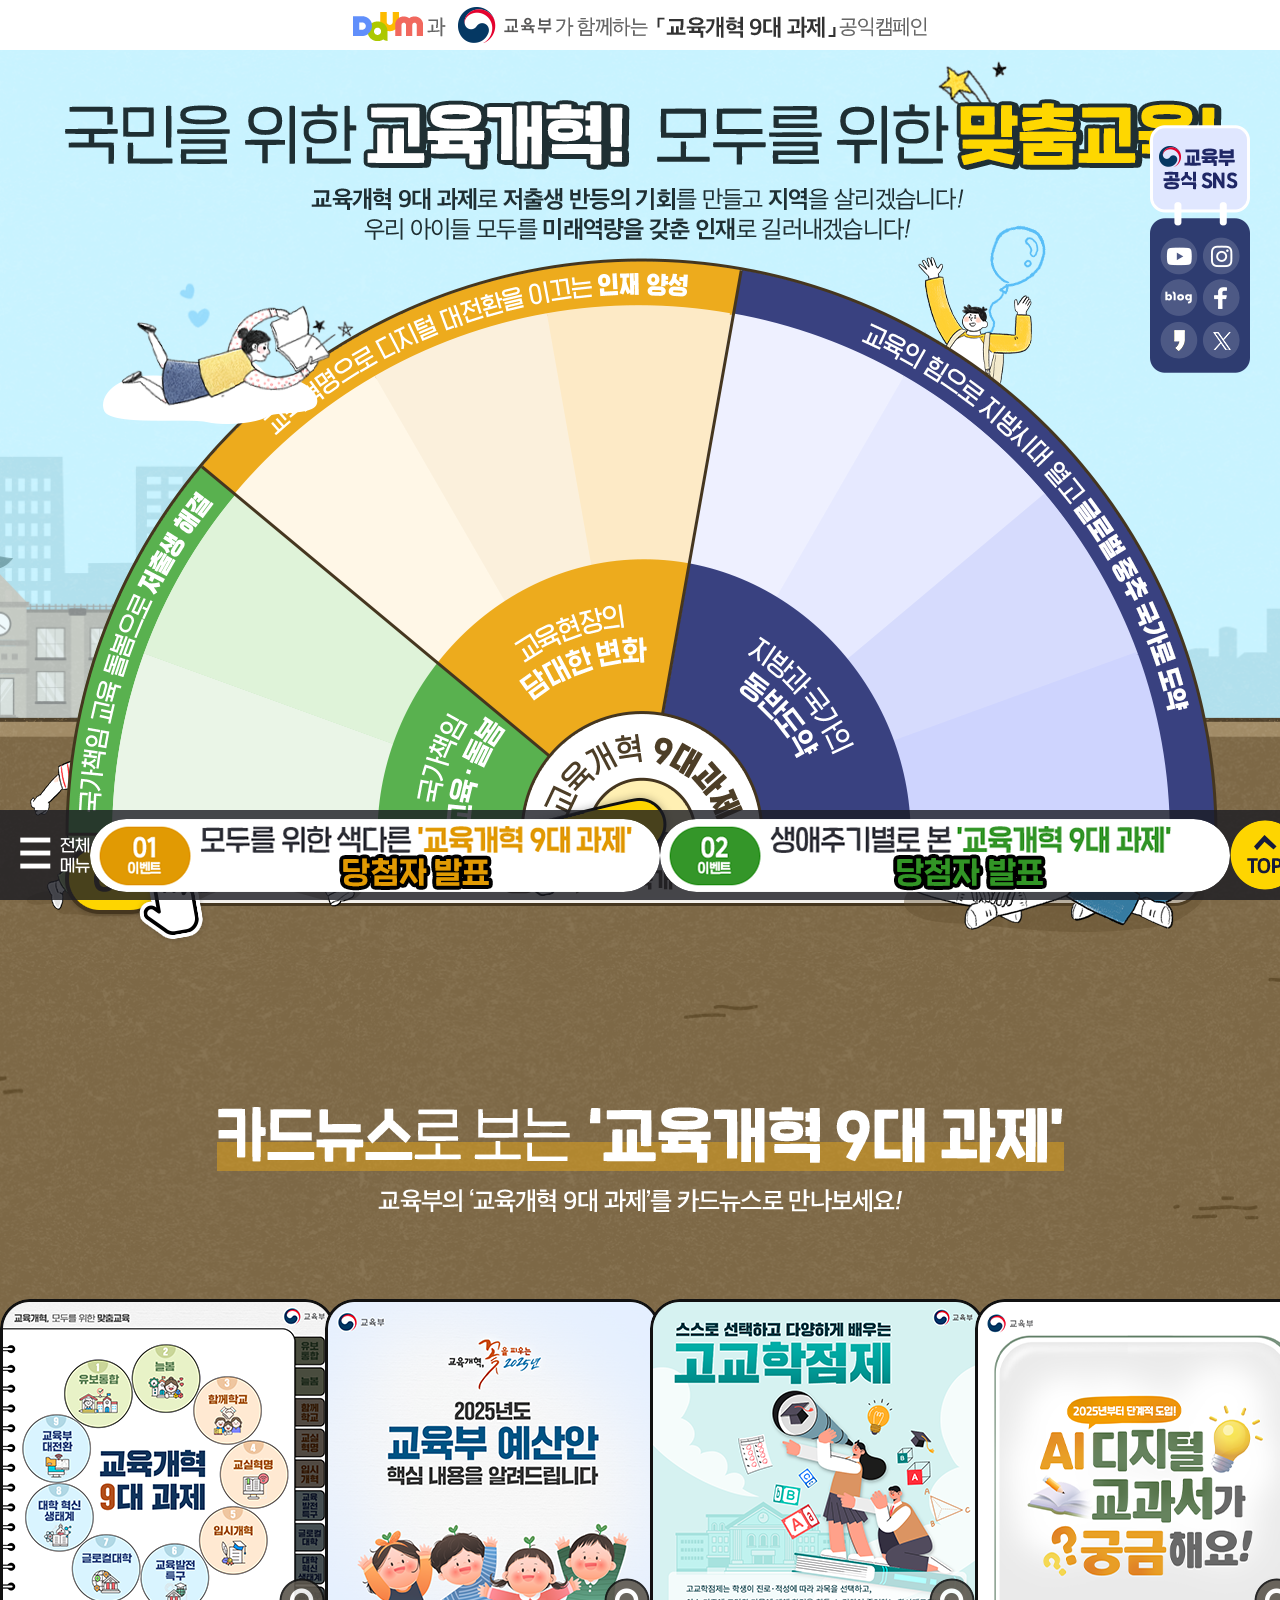
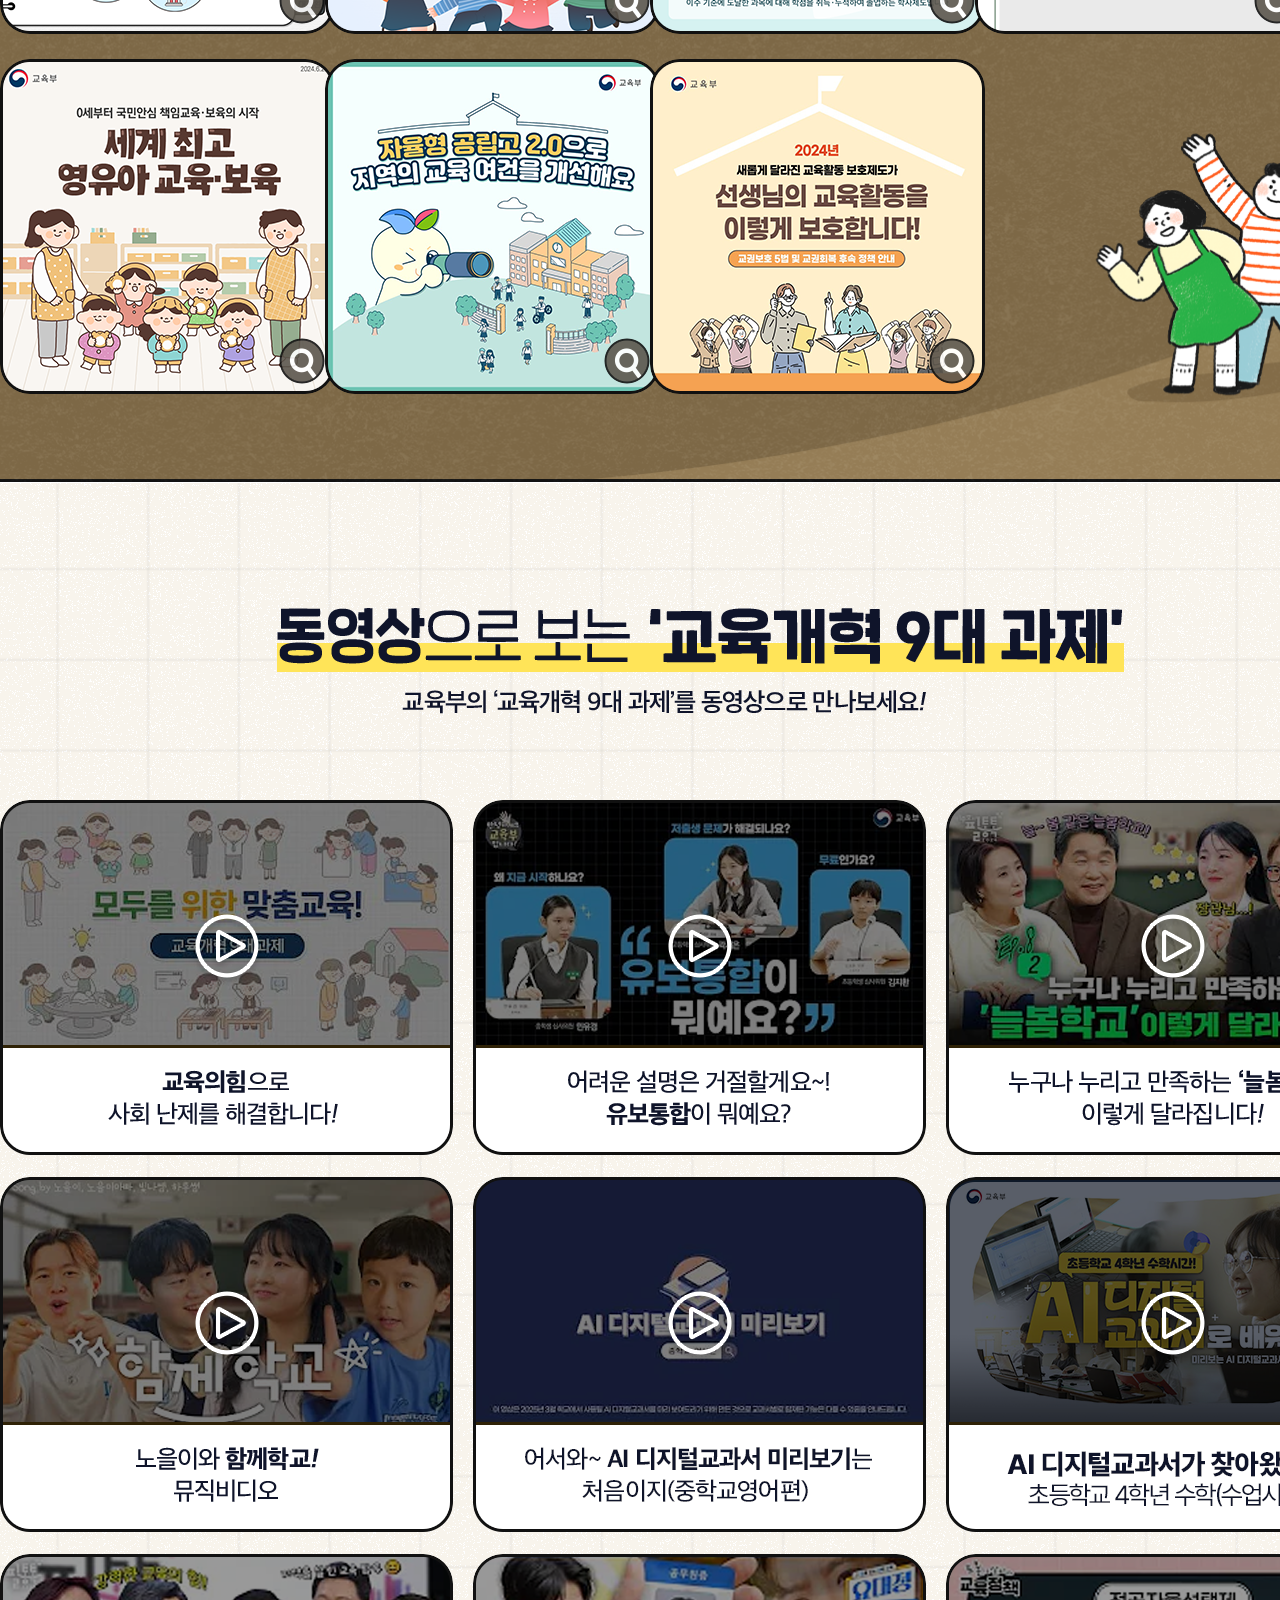
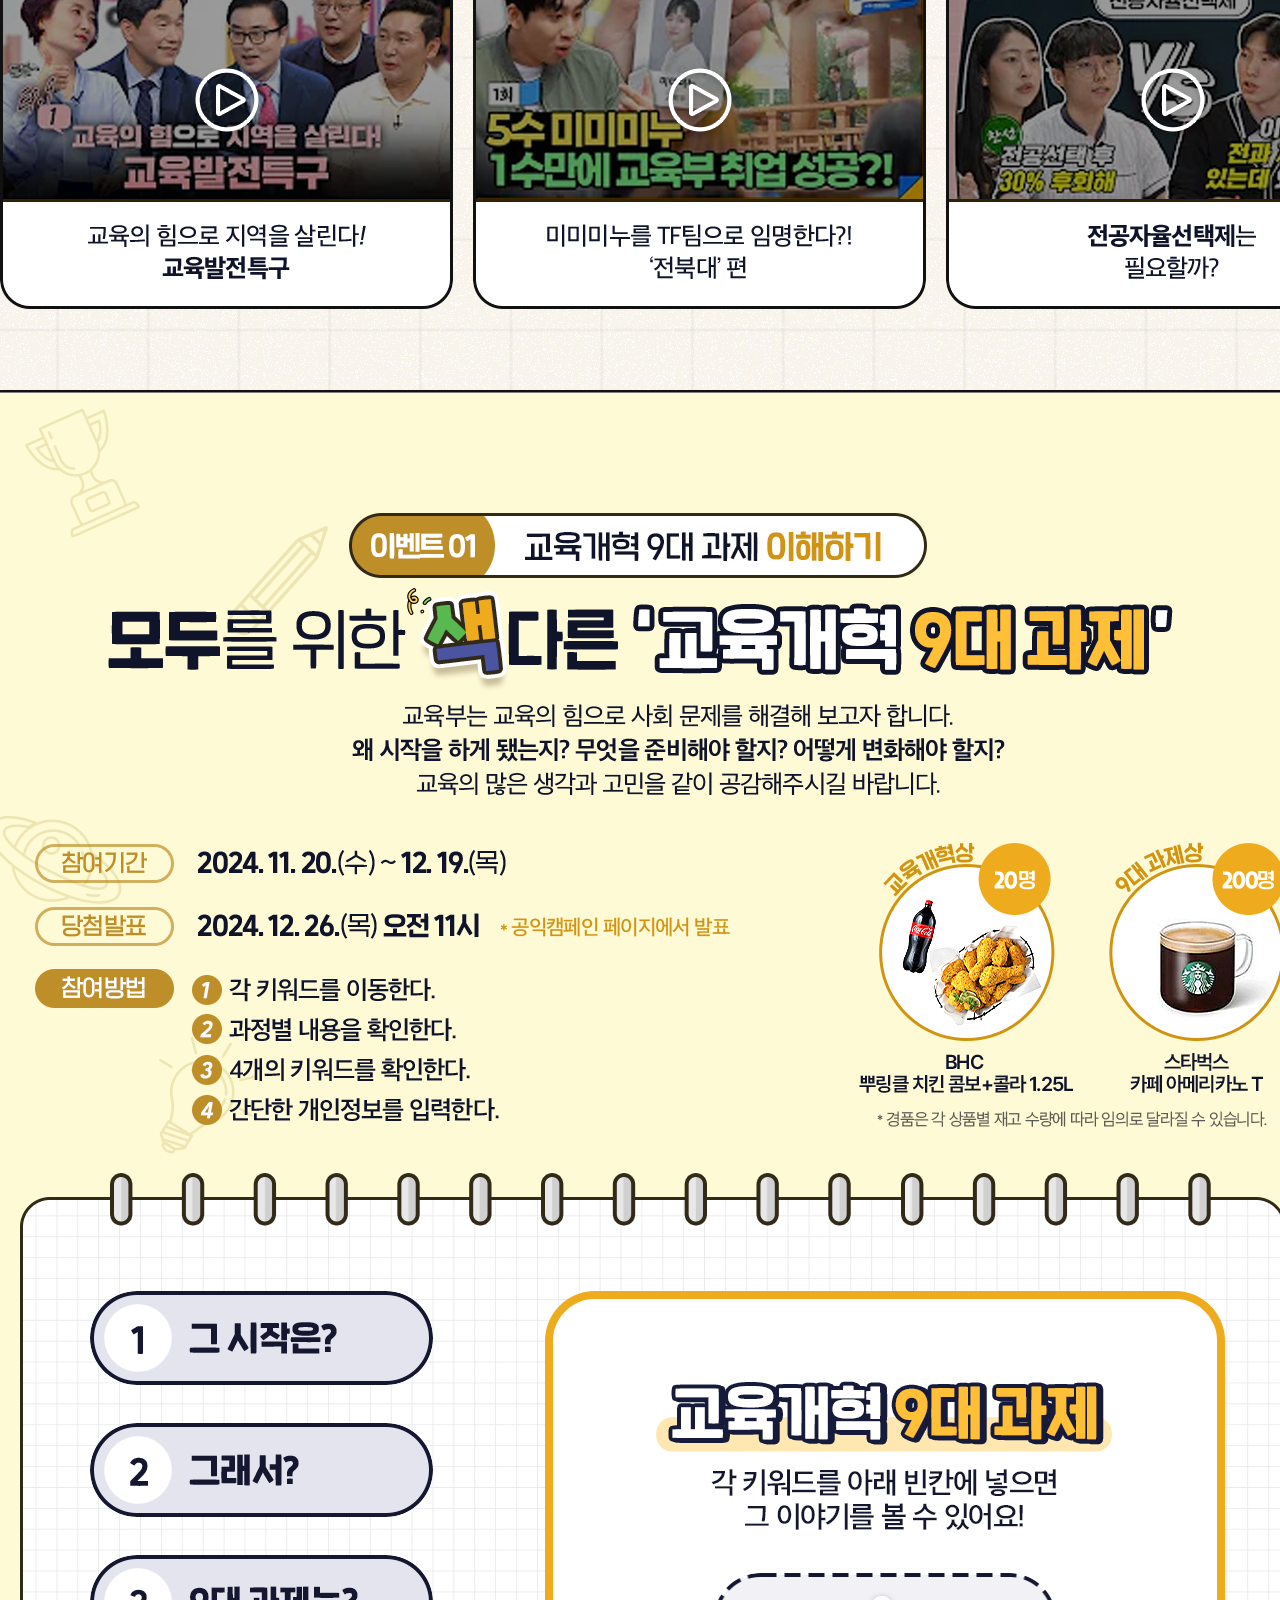
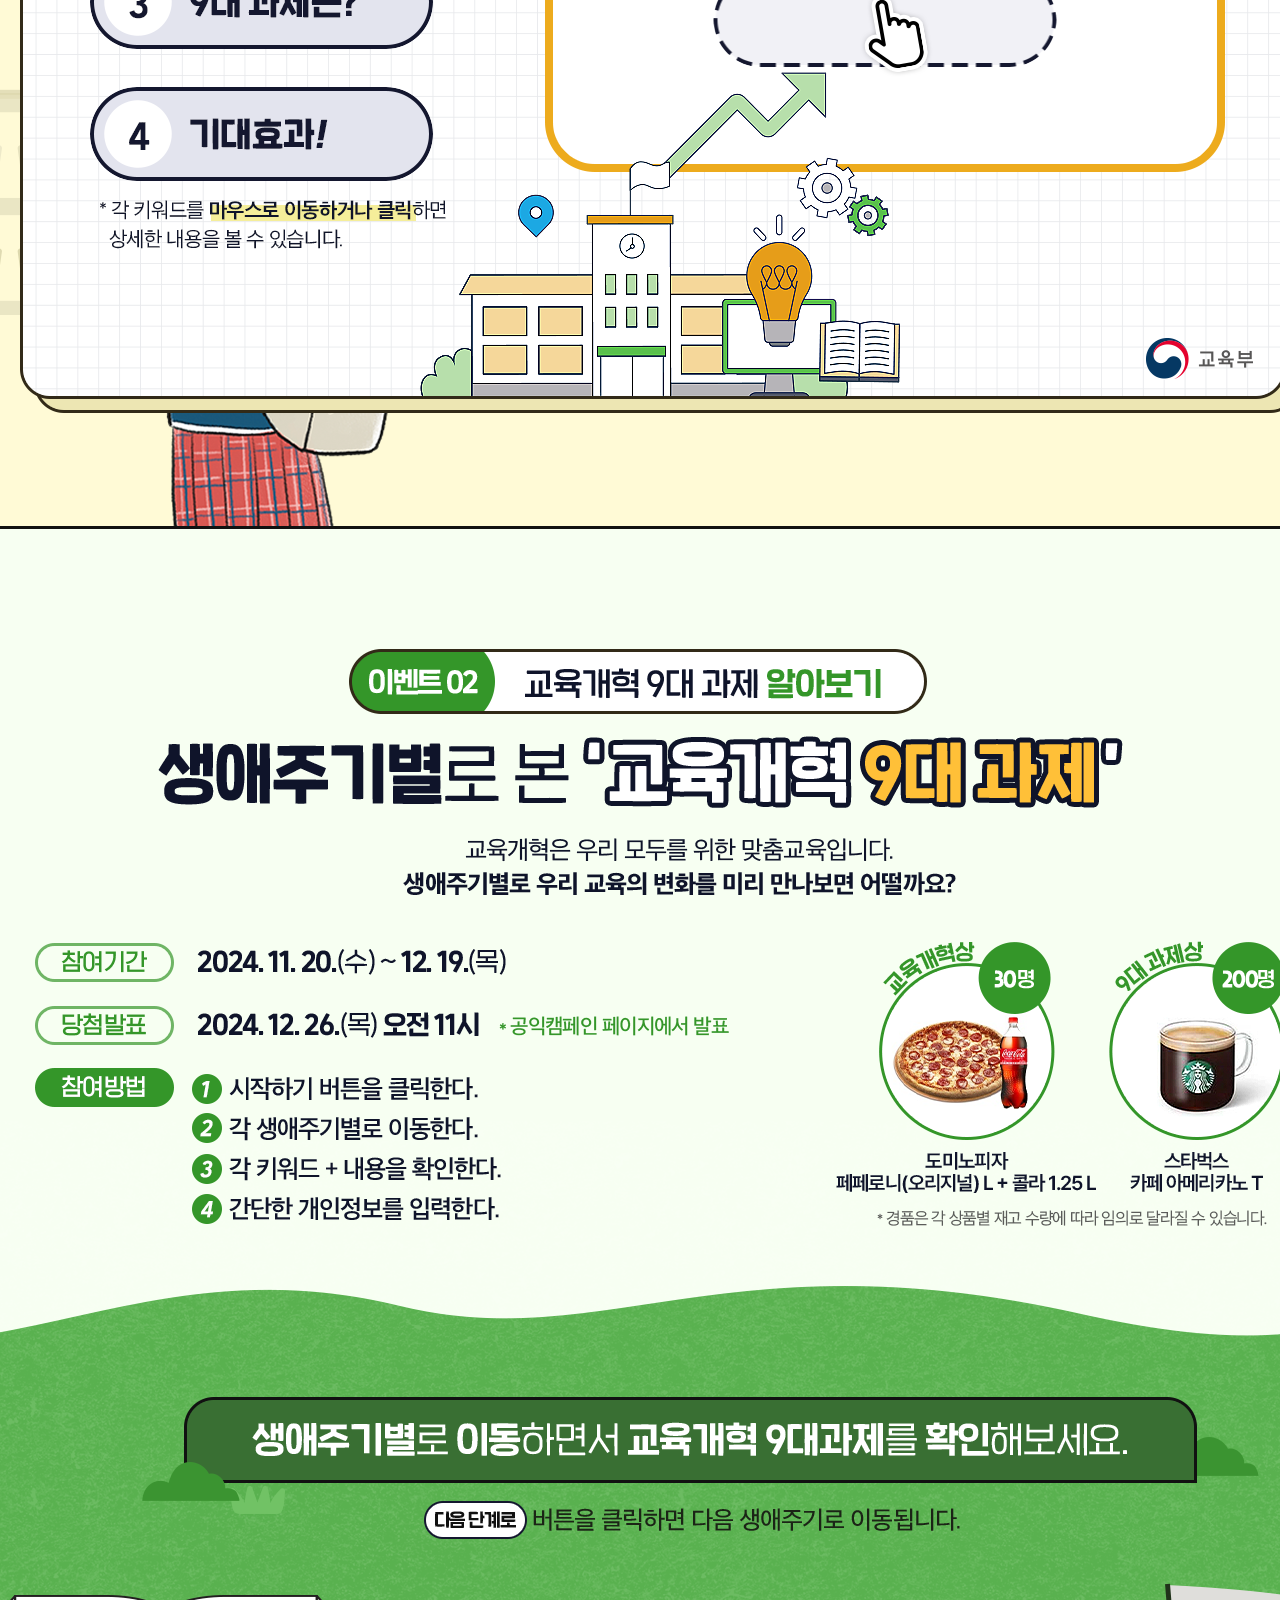
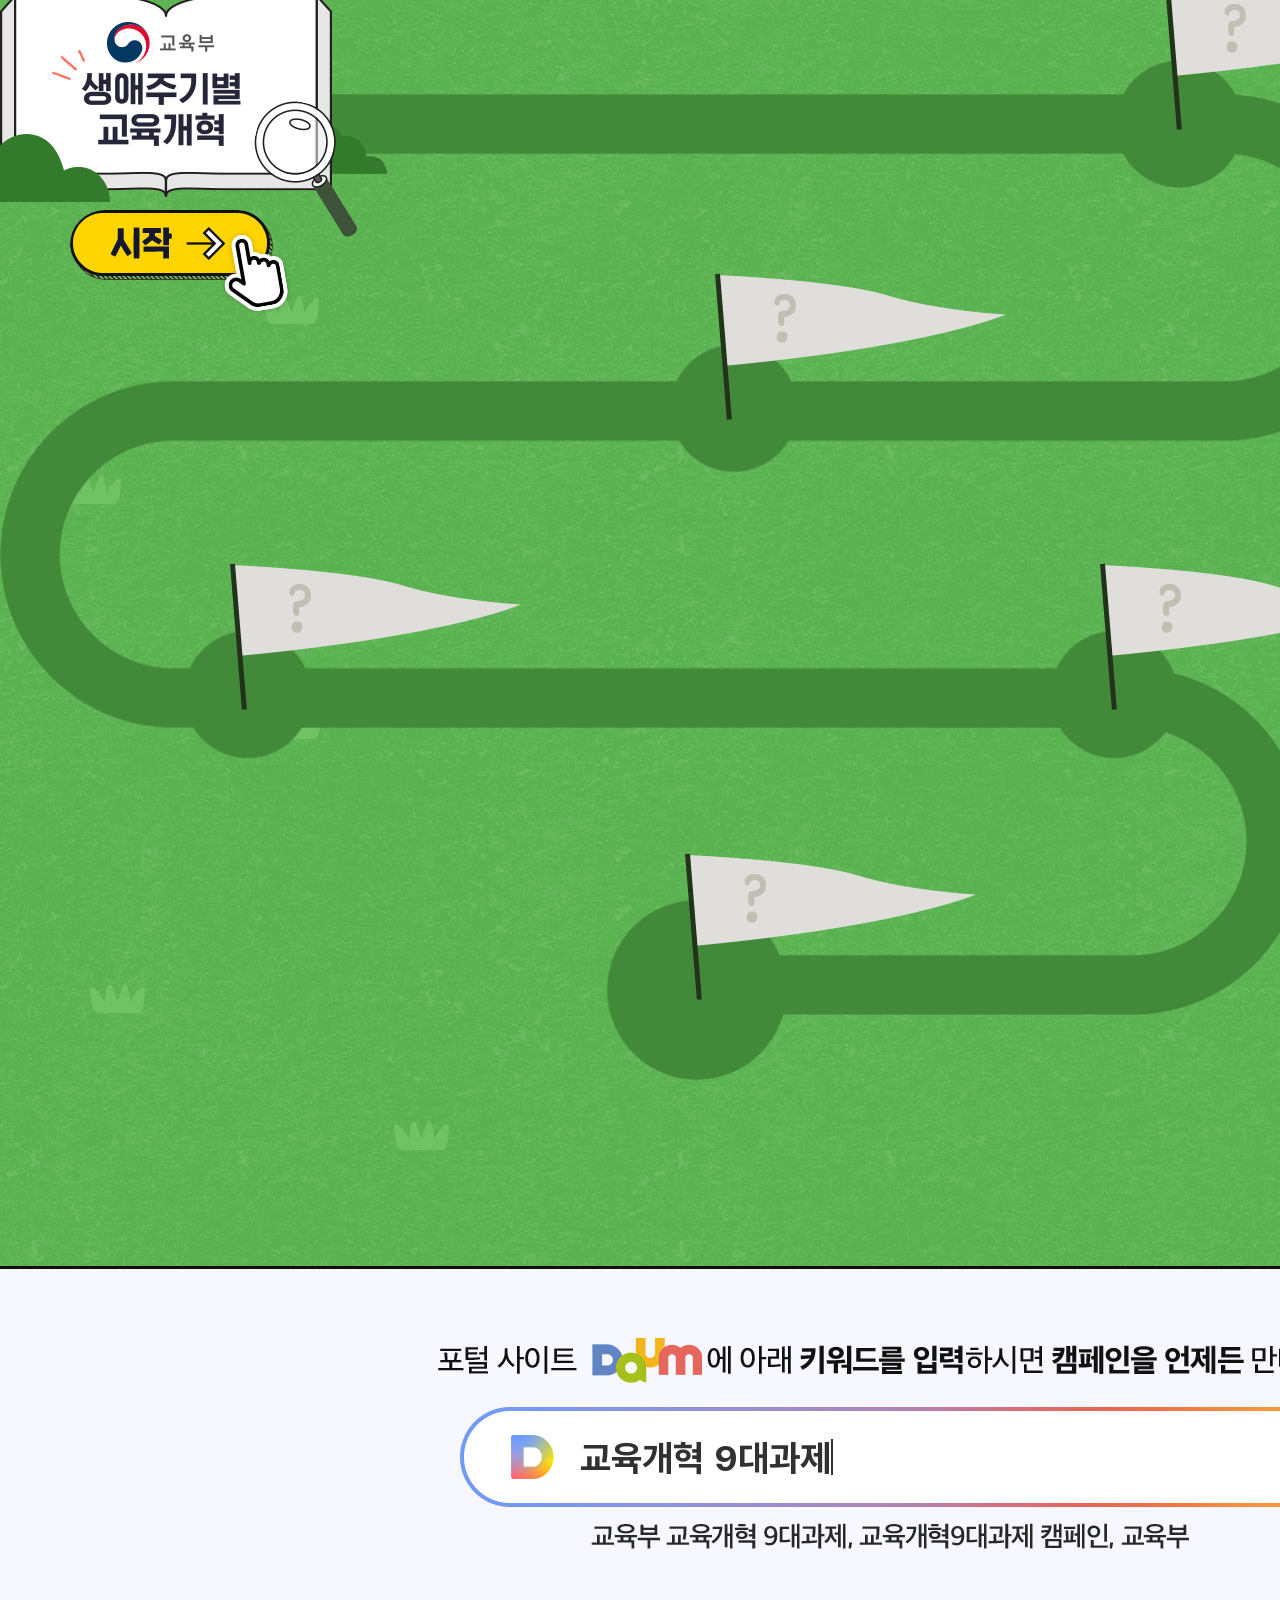
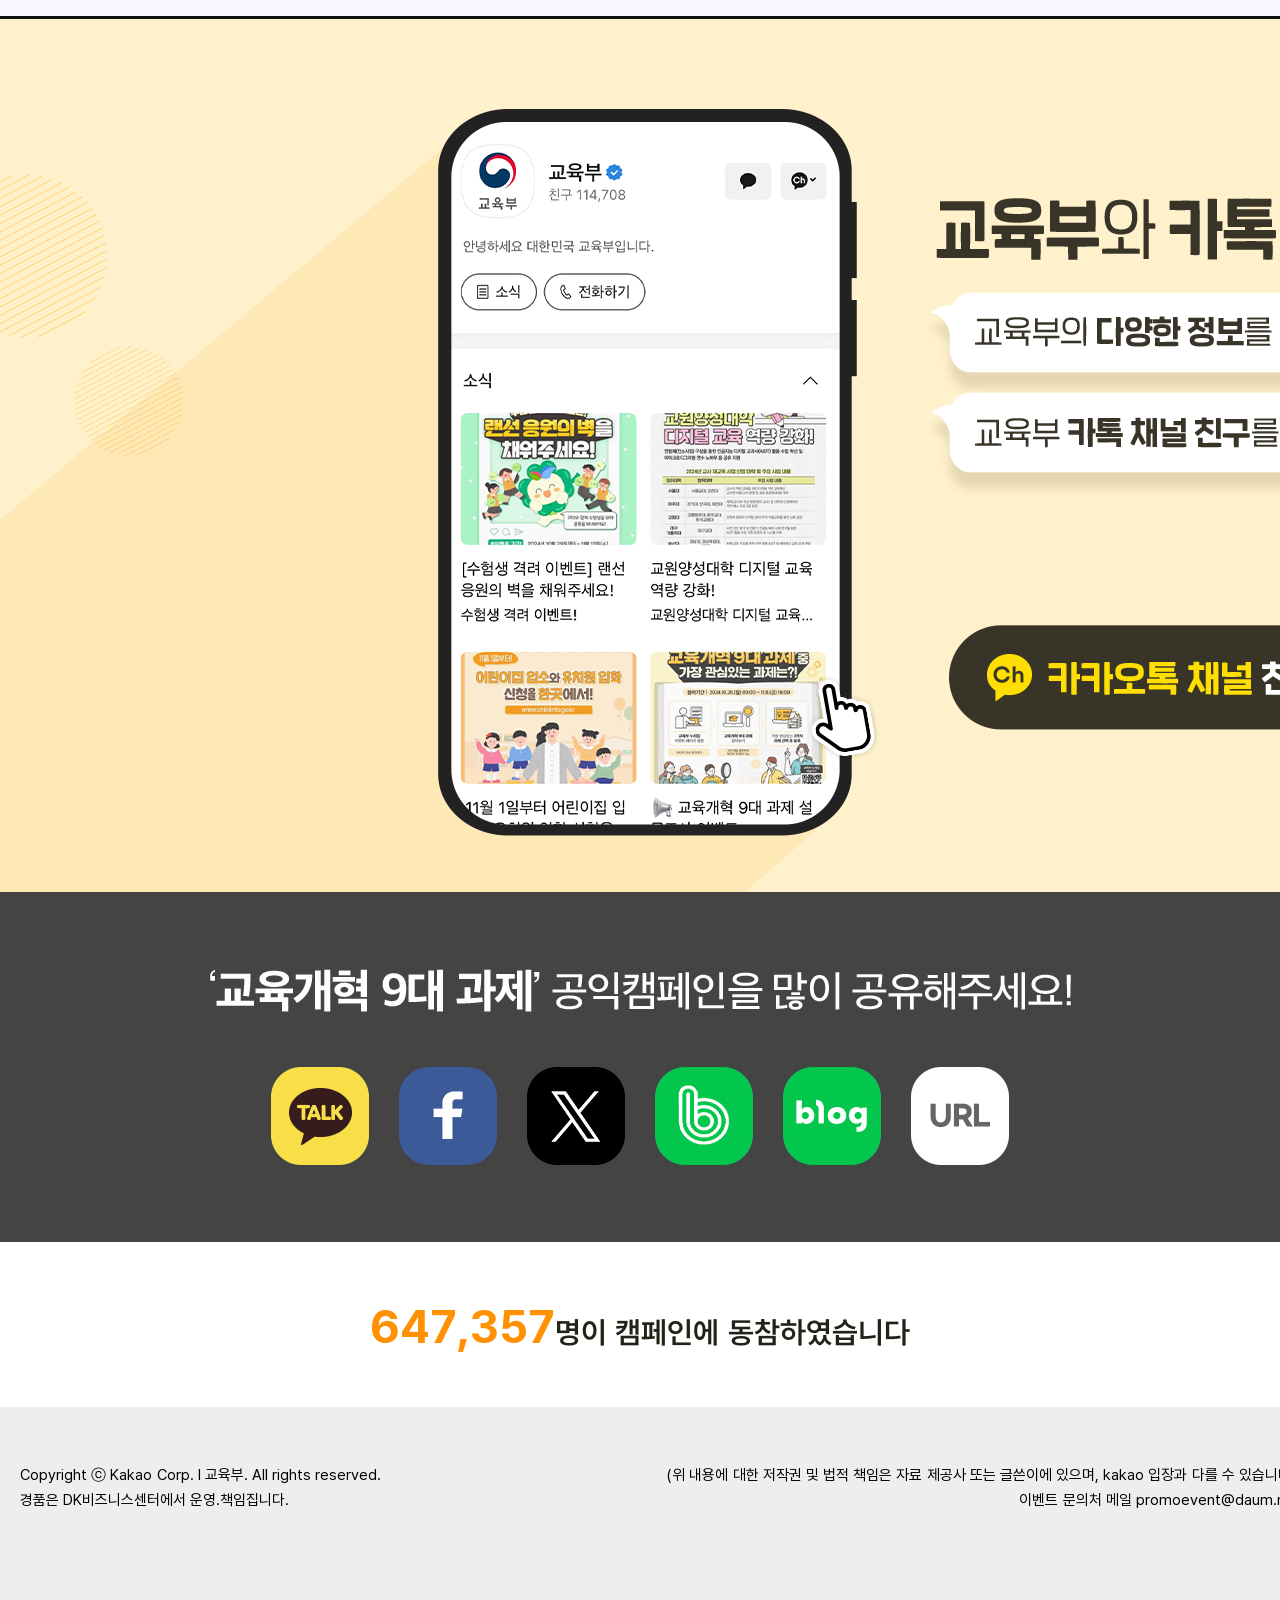
==== commit 008b47dc: "네비게이션 영역 잡는중" ====
--- a/main.html
+++ b/main.html
@@ -32,12 +32,20 @@
          <nav class="navi-stage stage">
             <div class="navi-container">
                 <div class="all-menu">                  
-                    <button class="btn all-menu__btn"></button>
-                    <div class="all-menu__list">
-                        <a class="" href=""></a>
-                    </div>
-                </div>
-                <button class="btn event__btn event01"></button>
+                    <button class="btn all-menu__btn" title="전체메뉴 열기"></button>
+                    <div class="all-menu-stage">
+                        <button class="all-menu__close" title="전체메뉴 닫기"></button>
+                        <div class="all-menu__list">
+                            <a class="all-menu__link" href="">카드뉴스로 보는<br>교육개혁 9대과제</a>
+                            <a class="all-menu__link" href="">동영상으로 보는<br>교육개혁 9대과제</a>
+                            <a class="all-menu__link" href="">Daum 검색으로 보는<br>교육개혁 9대과제</a>
+                            <a class="all-menu__link" href="">교육부와 카톡 친구해요</a>
+                            <a class="all-menu__link" href="">SNS 캠페인공유하기</a>
+                        </div>
+                    </div>
+                </div>
+                <button class="btn event__btn event01">
+                </button>
                 <button class="btn event__btn event02"></button>
                 <button class="btn top__btn"></button>
             </div>
@@ -342,22 +350,22 @@
                     <div>
                         <ul class="event-keyword__lists">
                             <li class="event-keyword__list">
-                                <button id="keyword01" type="button" class="event-keyword__btn keyword__btn01">
+                                <button id="keyword01" type="button" class="event-keyword__btn click__ani keyword__btn01">
                                     <p class="sr-only">1. 그 시작은?</p>
                                 </button>
                             </li>
                             <li class="event-keyword__list">
-                                <button id="keyword02" type="button" class="event-keyword__btn keyword__btn02">
+                                <button id="keyword02" type="button" class="event-keyword__btn click__ani keyword__btn02">
                                     <p class="sr-only">2. 그래서?</p>
                                 </button>
                             </li>
                             <li class="event-keyword__list">
-                                <button id="keyword03" type="button" class="event-keyword__btn keyword__btn03">
+                                <button id="keyword03" type="button" class="event-keyword__btn click__ani keyword__btn03">
                                     <p class="sr-only">3. 그 9대 과제는?</p>
                                 </button>
                             </li>
                             <li class="event-keyword__list">
-                                <button id="keyword04" type="button" class="event-keyword__btn keyword__btn04">
+                                <button id="keyword04" type="button" class="event-keyword__btn click__ani keyword__btn04">
                                     <p class="sr-only">4. 기대효과!</p>
                                 </button>
                             </li>
@@ -386,7 +394,7 @@
                 </div>
             </div>
             <div class="popup__footer">
-                <button type="button" class="popup__close btn" title="확인하기"></button>
+                <button type="button" class="popup__close btn click__ani" title="확인하기"></button>
             </div>
         </aside>
 
@@ -435,7 +443,7 @@
                             <p class="sr-only">교육부</p>
                             <p class="sr-only"><strong>생애주기별 교육개혁</strong></p>
                         </div>
-                        <button type="button" class="life-cycle__btn start">
+                        <button type="button" class="life-cycle__btn click__ani start">
                             <p class="sr-only">시작 →</p>
                         </button>
                         <div class="life-cycle__deco deco"></div>
@@ -545,7 +553,7 @@
            <p class="sr-only"><strong>교육부</strong>와 <strong>카톡 친구</strong>해요!</p>
            <p class="sr-only">교육부의 <strong>다양한 정보</strong>를 <strong>빠르게😉 받고 싶다면?</strong></p>
            <p class="sr-only">교육부 <strong>카톡 채널 친구</strong>를 <strong>추가</strong>해주세요.😎</p>
-           <a class="plus__link" href="https://pf.kakao.com/_TkQcxd/friend" target="_blank" title="카카오톡 채널 친구추가+"></a>
+           <a class="plus__link click__ani" href="https://pf.kakao.com/_TkQcxd/friend" target="_blank" title="카카오톡 채널 친구추가+"></a>
         </section>
         <!-- ed 플친 -->
 
--- a/css/common.css
+++ b/css/common.css
@@ -316,4 +316,126 @@
 
 .footer__right p {
     text-align: right;
+}
+
+/* 네비게이션 */
+.navi-stage {
+    position: fixed;
+    background-color: #1b1c24cc;
+    bottom: 0;
+    width: 100%;
+    z-index: 5;
+}
+
+.navi-container {
+    display: flex;
+    align-items: center;
+    justify-content: space-between;
+    max-width: 1380px;
+    width: 100%;
+    padding: 0 20px;
+    margin: 0 auto;
+    height: 90px;
+}
+
+.navi-container>.btn {
+    background-repeat: no-repeat;
+    background-size: contain;
+}
+
+.all-menu__btn {
+    width: 70px;
+    height: 36px;
+    background-image: url(../images/common/allmenu.png);
+    cursor: pointer;
+}
+
+.all-menu-stage {
+    position: absolute;
+    width: 500px;
+    background-color: #263E99;
+    left: 0;
+    padding: 15px 30px 0;
+    box-sizing: border-box;
+    transition: all .2s ease-in;
+    opacity: 0;
+    visibility: hidden;
+    bottom: -100%;
+}
+
+.all-menu-stage.active {
+    opacity: 1;
+    visibility: visible;
+    bottom: 0;
+}
+
+.all-menu__close {
+    background-color: #999;
+    width: 45px;
+    height: 45px;
+    border-radius: 5px;
+    position: absolute;
+    right: 20px;
+    z-index: 1;
+    cursor: pointer;
+}
+
+.all-menu__close::before,
+.all-menu__close::after {
+    content: '';
+    display: block;
+    position: absolute;
+    background-color: #fff;
+    width: 5px;
+    height: 30px;
+    border-radius: 5px;
+    top: 50%;
+    left: 50%;
+}
+
+.all-menu__close::before {
+    transform: translate(-50%, -50%) rotate(-45deg);
+}
+
+.all-menu__close::after {
+    transform: translate(-50%, -50%) rotate(45deg);
+}
+
+.all-menu__list {
+    margin-top: 45px;
+}
+
+.all-menu__link {
+    display: flex;
+    align-items: center;
+    color: #fff;
+    padding: 20px;
+    font-size: 22px;
+    line-height: 32px;
+    height: 112px;
+    box-sizing: border-box;
+}
+
+.all-menu__link + .all-menu__link {
+    border-top: 2px solid #fff;
+}
+
+.event__btn {
+    width: 570px;
+    height: 73px;
+    border-radius: 37px;
+}
+
+.event__btn.event01 {
+    background-image: url(../images/common/nav01_result.png);
+}
+.event__btn.event02 {
+    background-image: url(../images/common/nav02_result.png);
+}
+
+.top__btn {
+    background-image: url(../images/common/top.png);
+    width: 70px;
+    height: 70px;
+    border-radius: 50%;
 }
--- a/css/main.css
+++ b/css/main.css
@@ -1001,27 +1001,31 @@
     width: 317px;
 }
 
+
 .event01__popup .popup__footer .popup__close::before {
+    top: 20px;
+    left: initial;
+    right: 0;
+    transition: all .15s ease-in;
+    transform: initial;
+}
+
+.click__ani::after {
     content: '';
     display: block;
     background-image: url(../images/common/hand.png);
     width: 73px;
     height: 86px;
-    top: 20px;
-    left: initial;
-    right: 0;
-    position: absolute;
-    animation: 1s eventClick infinite linear forwards;
+    position: absolute;
+    animation: 1s zoomClick infinite linear forwards;
     background-color: transparent;
-    transition: all .15s ease-in;
-    transform: initial;
 }
 
 .event01__popup .popup__footer .popup__close::after {
     display: none;
 }
 
-@keyframes eventClick {
+@keyframes zoomClick {
     0% {
         scale: 1;
     }
@@ -1176,16 +1180,9 @@
 }
 
 .life-cycle__btn::after {
+    top: 20px;
     content: '';
-    display: block;
-    background: url(../images/common/hand.png) no-repeat;
-    width: 73px;
-    height: 86px;
-    position: absolute;
-    top: 20px;
     right: -20px;
-    animation: 1s eventClick infinite linear forwards;
-    transition: all .15s ease-in;
 }
 
 .life-cycle__btn.start {
@@ -1631,6 +1628,12 @@
     border-radius: 53px;
 }
 
+.plus__link::after {
+    right: -30px;
+    top: 50px;
+    z-index: 5;
+}
+
 /* sns 영역 */
 .sns-stage {
     background-color: #444;
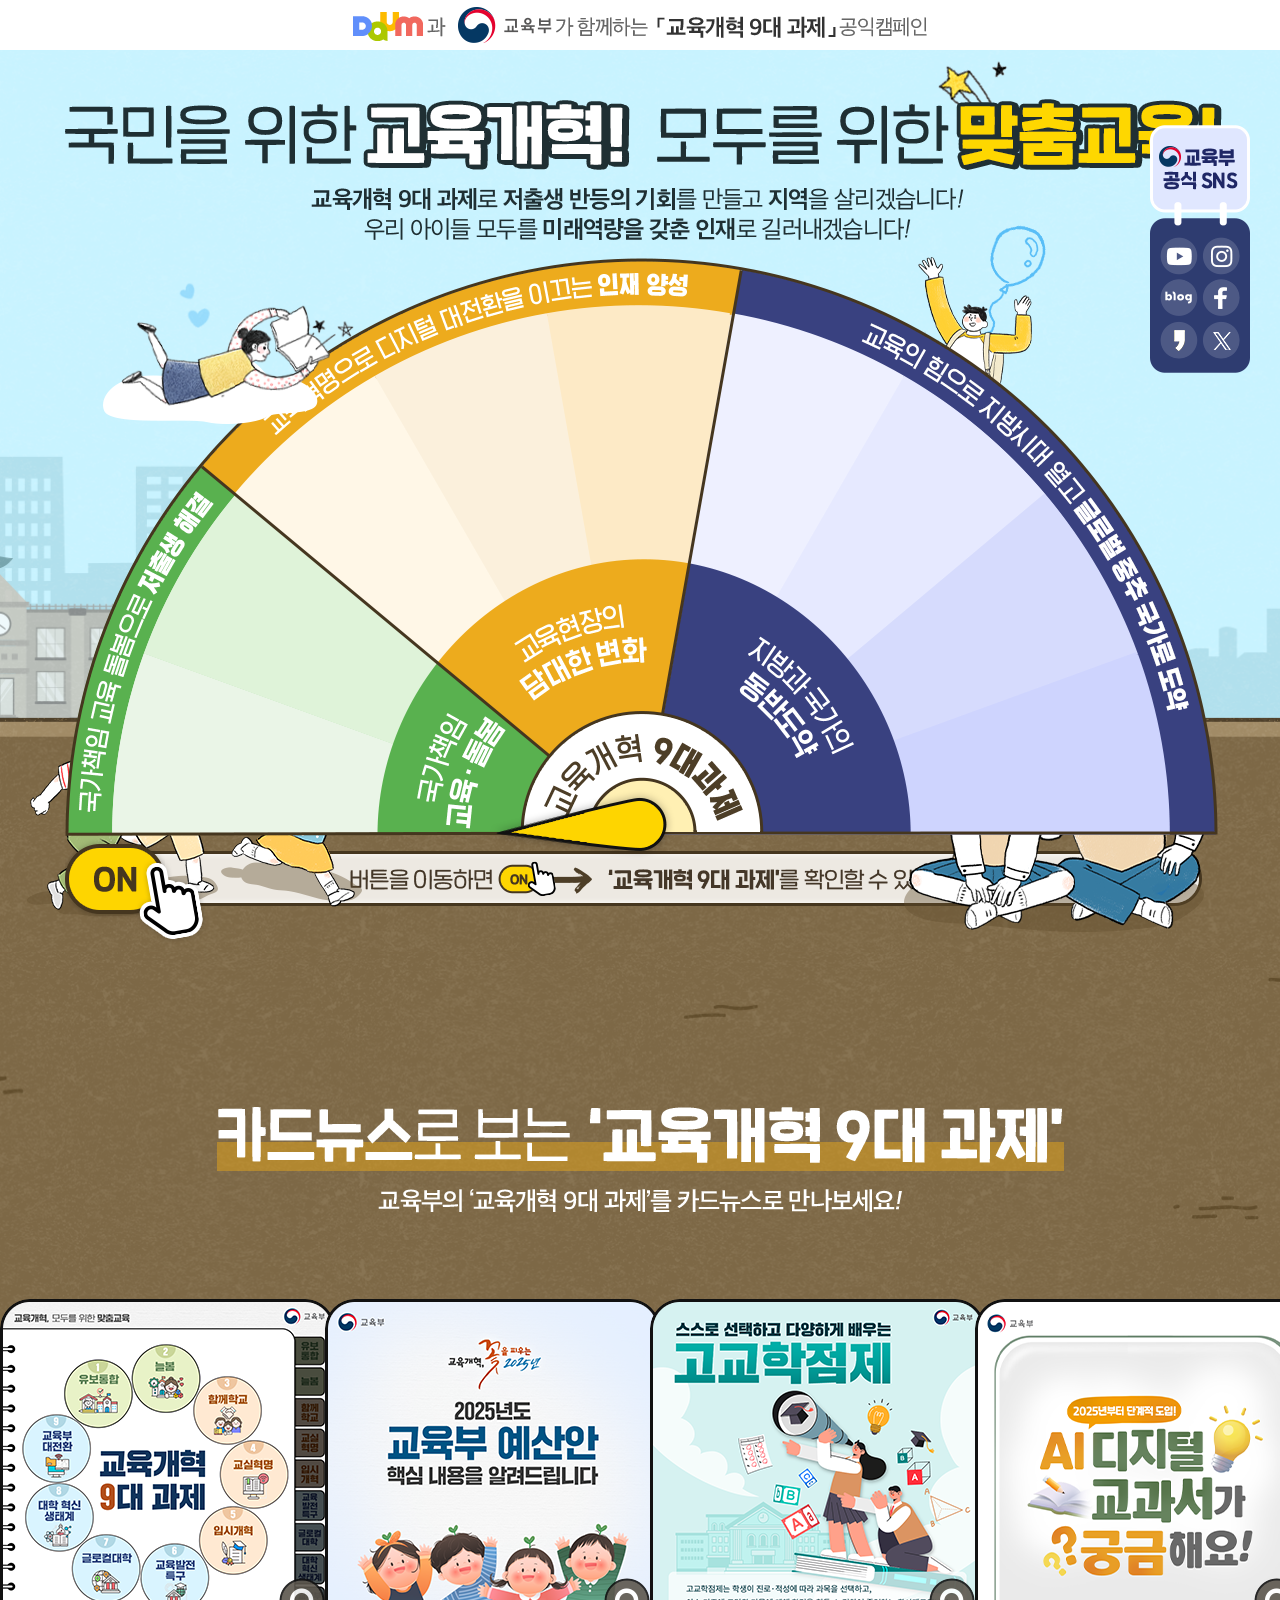
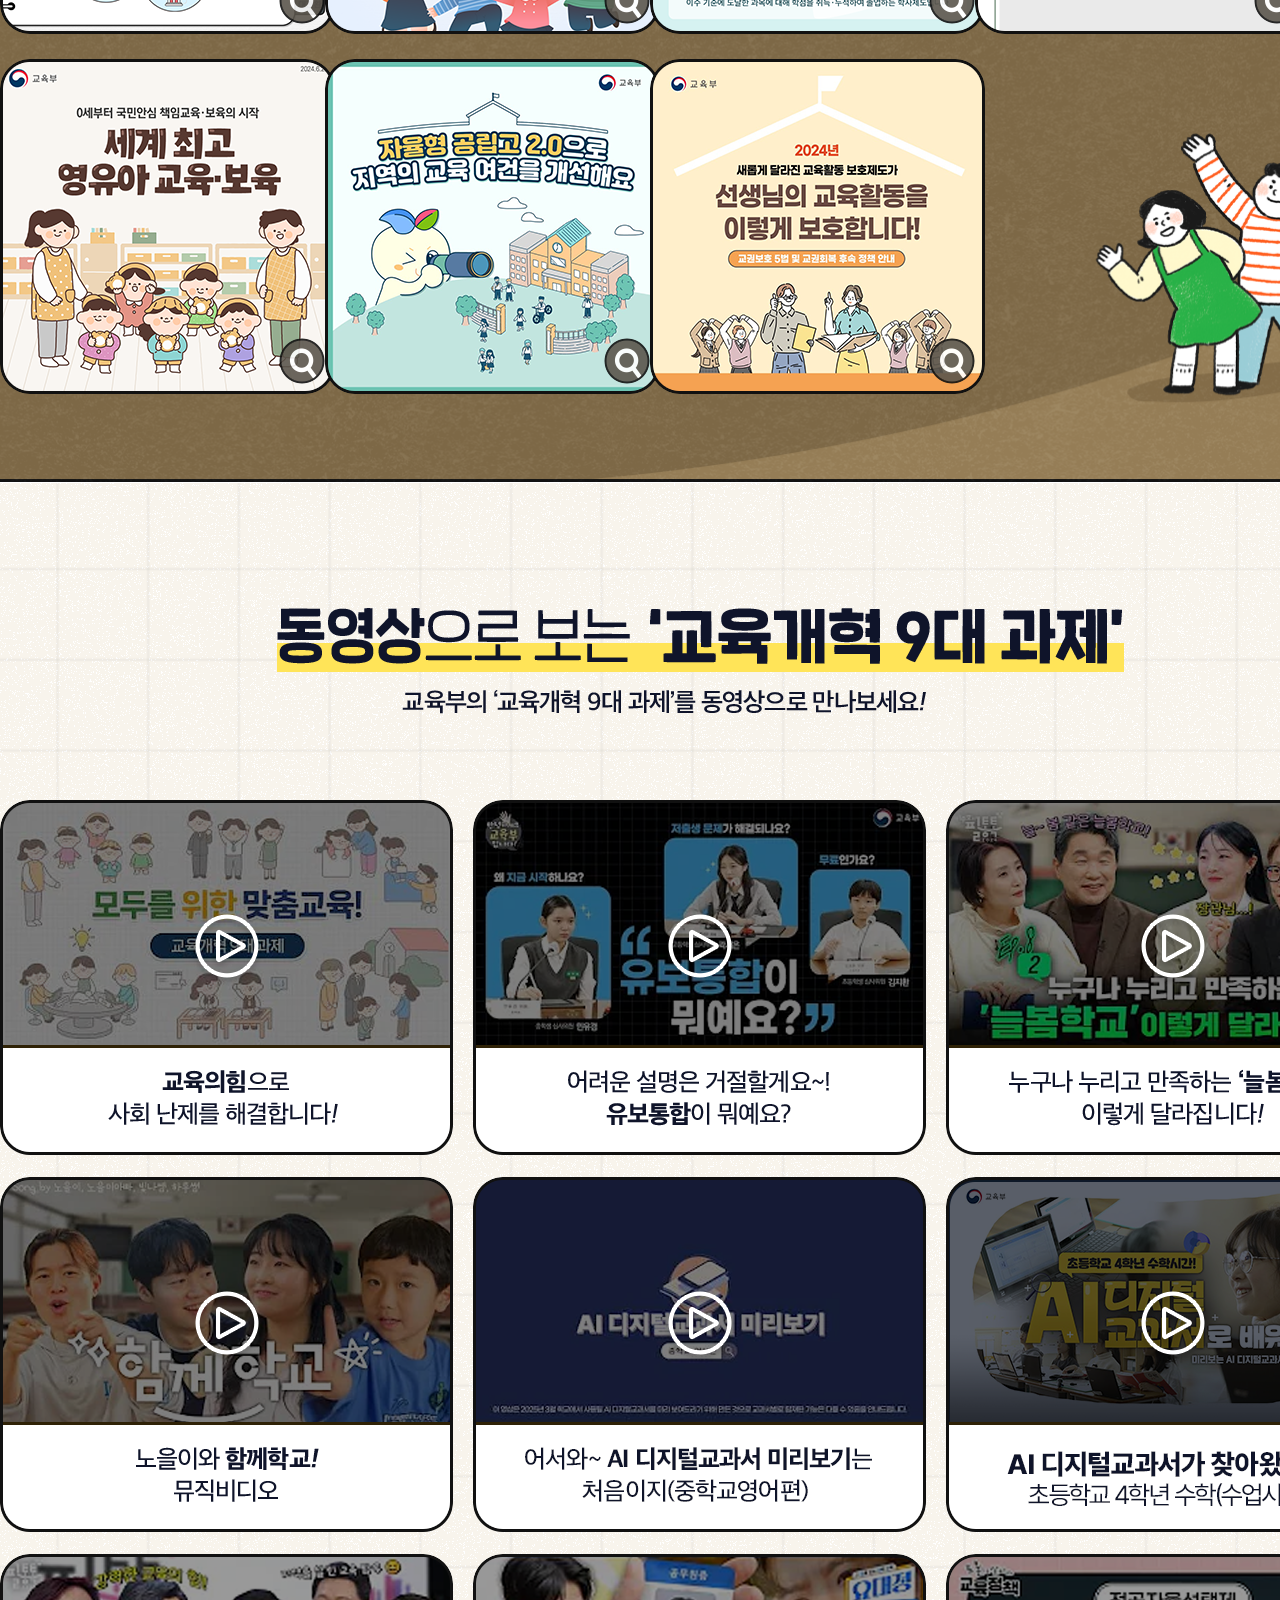
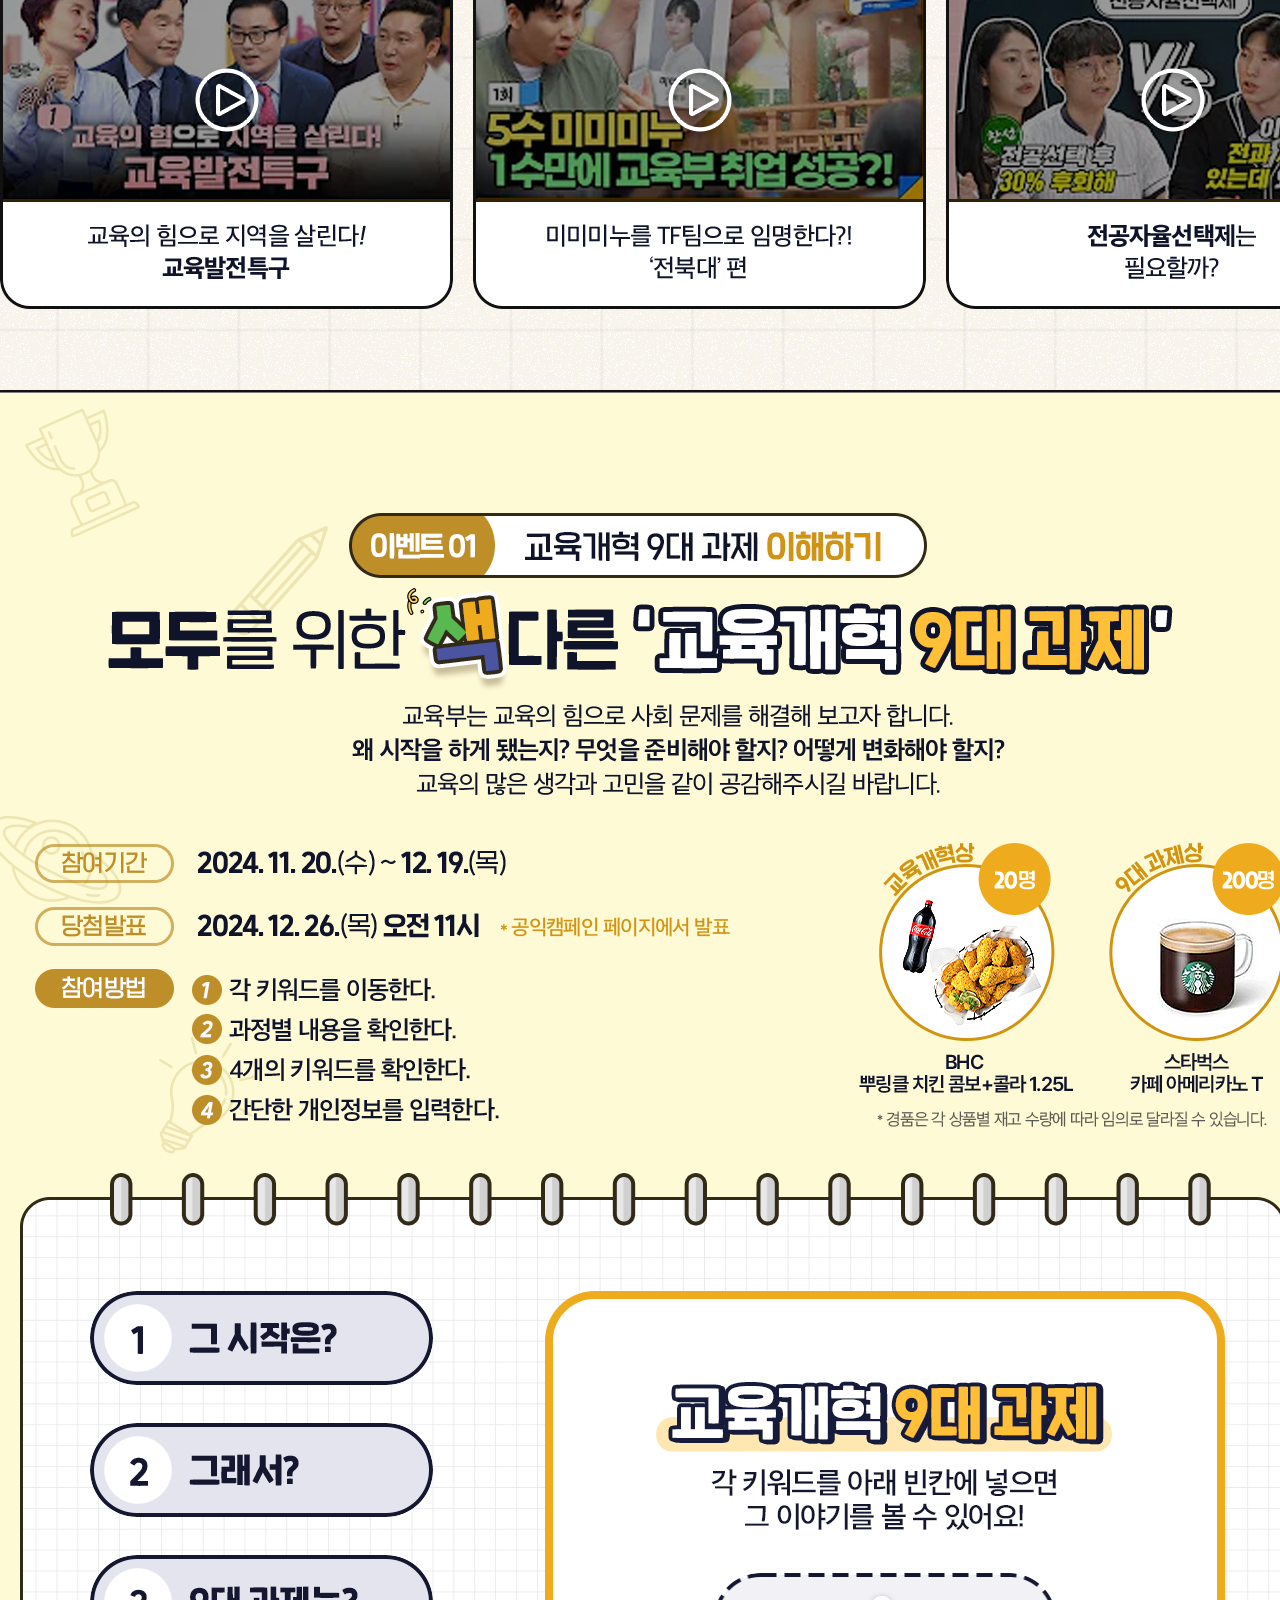
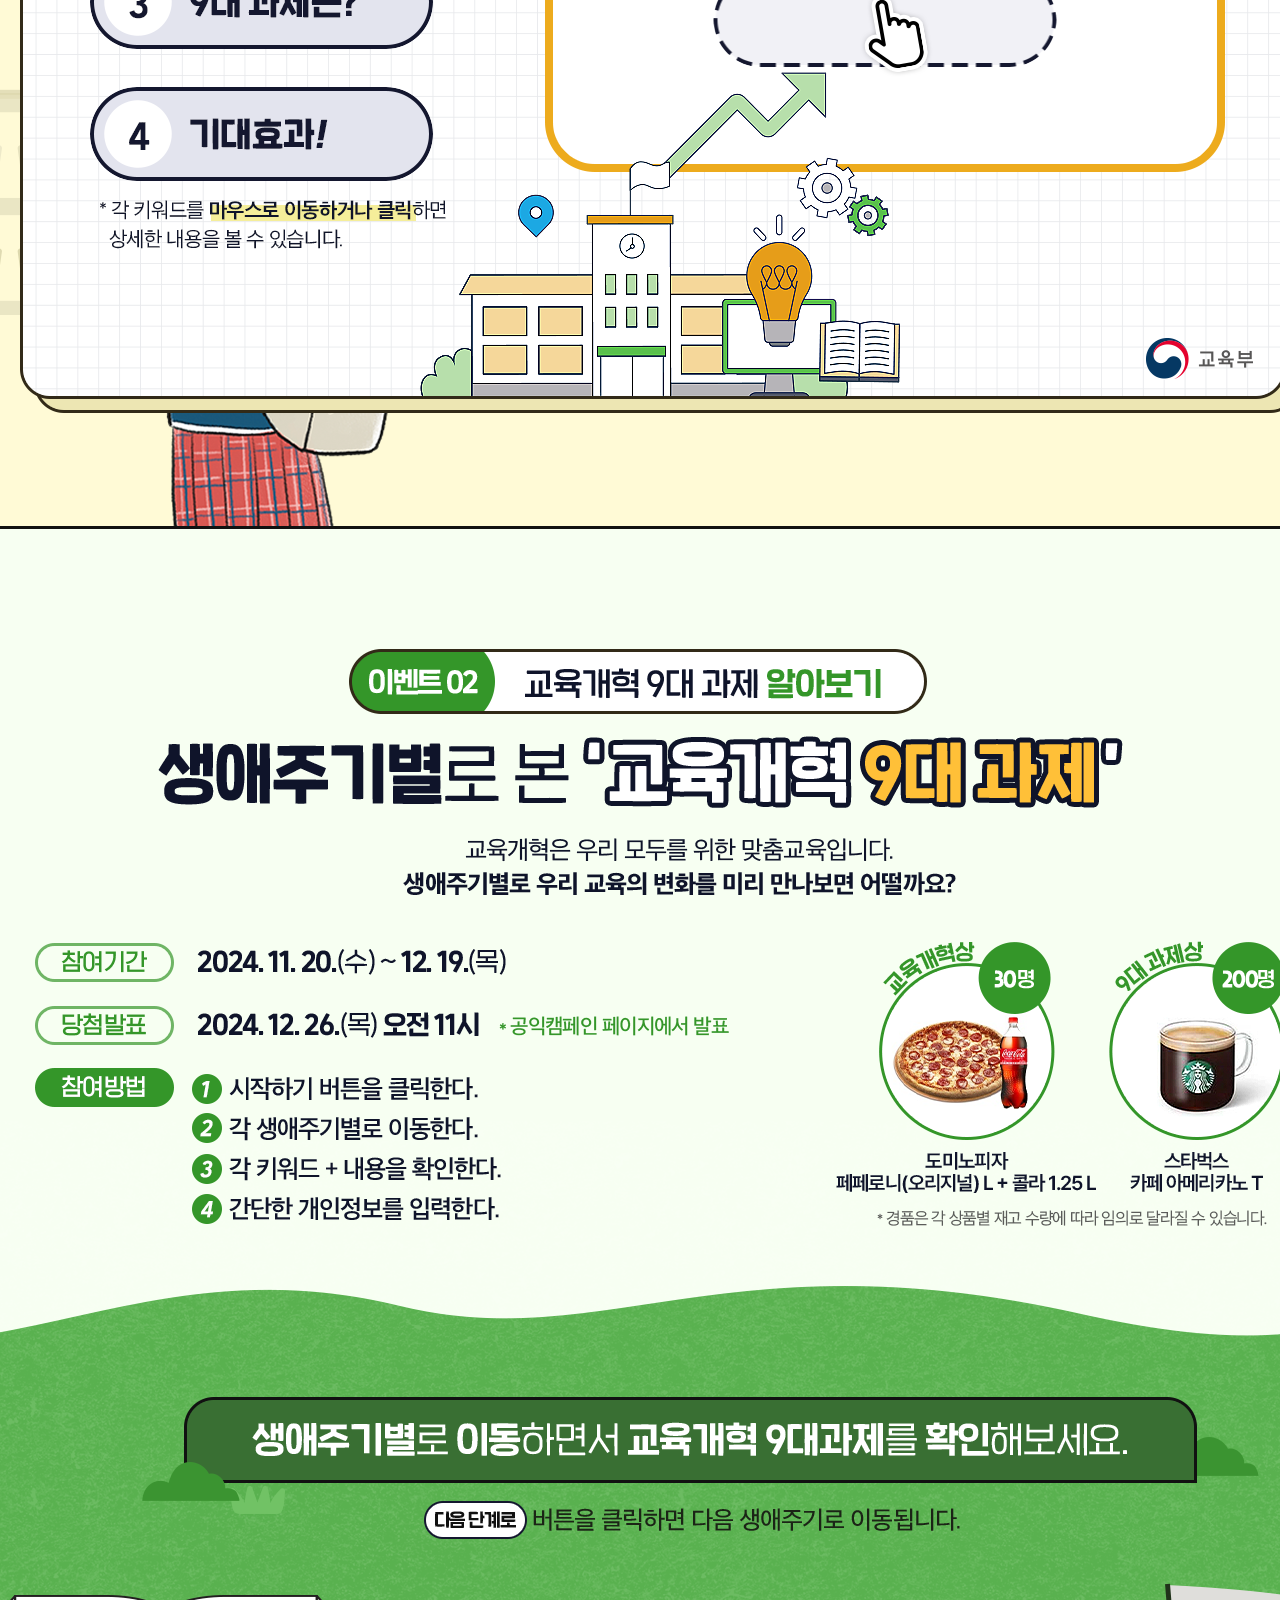
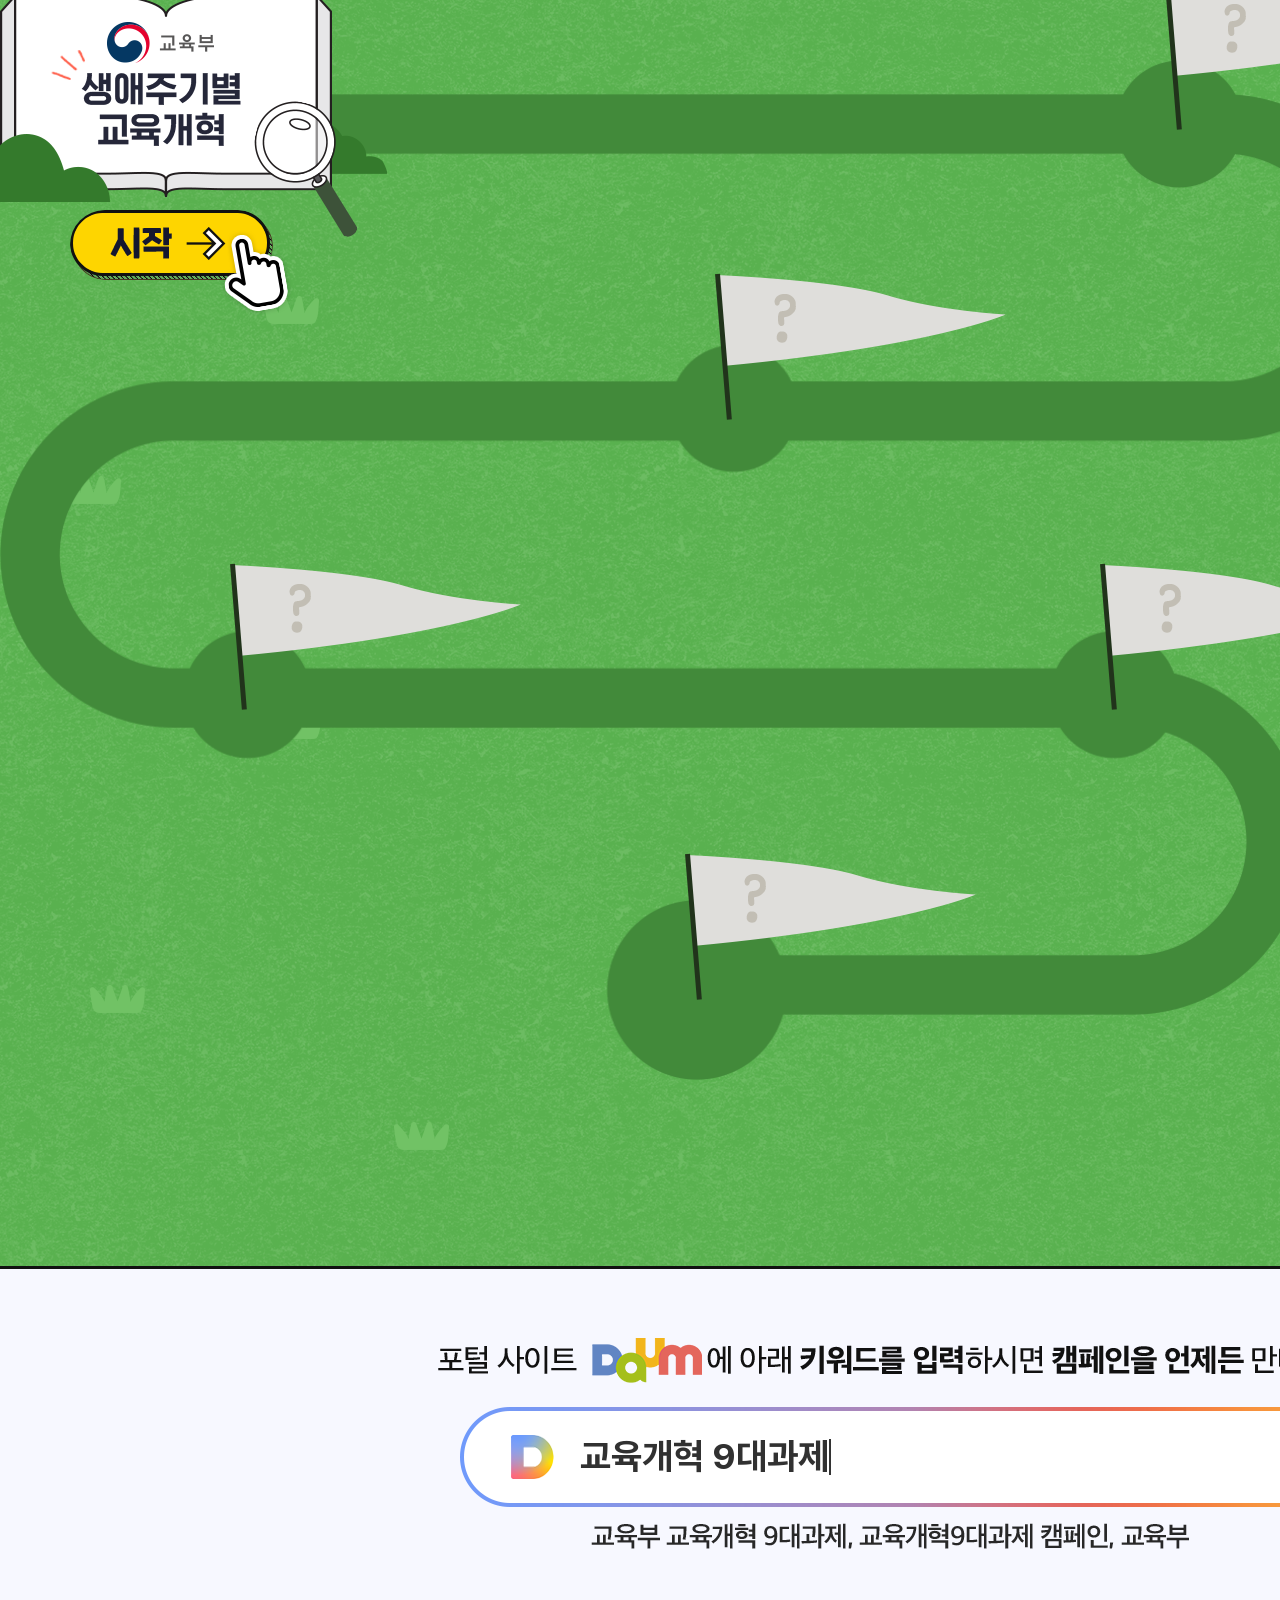
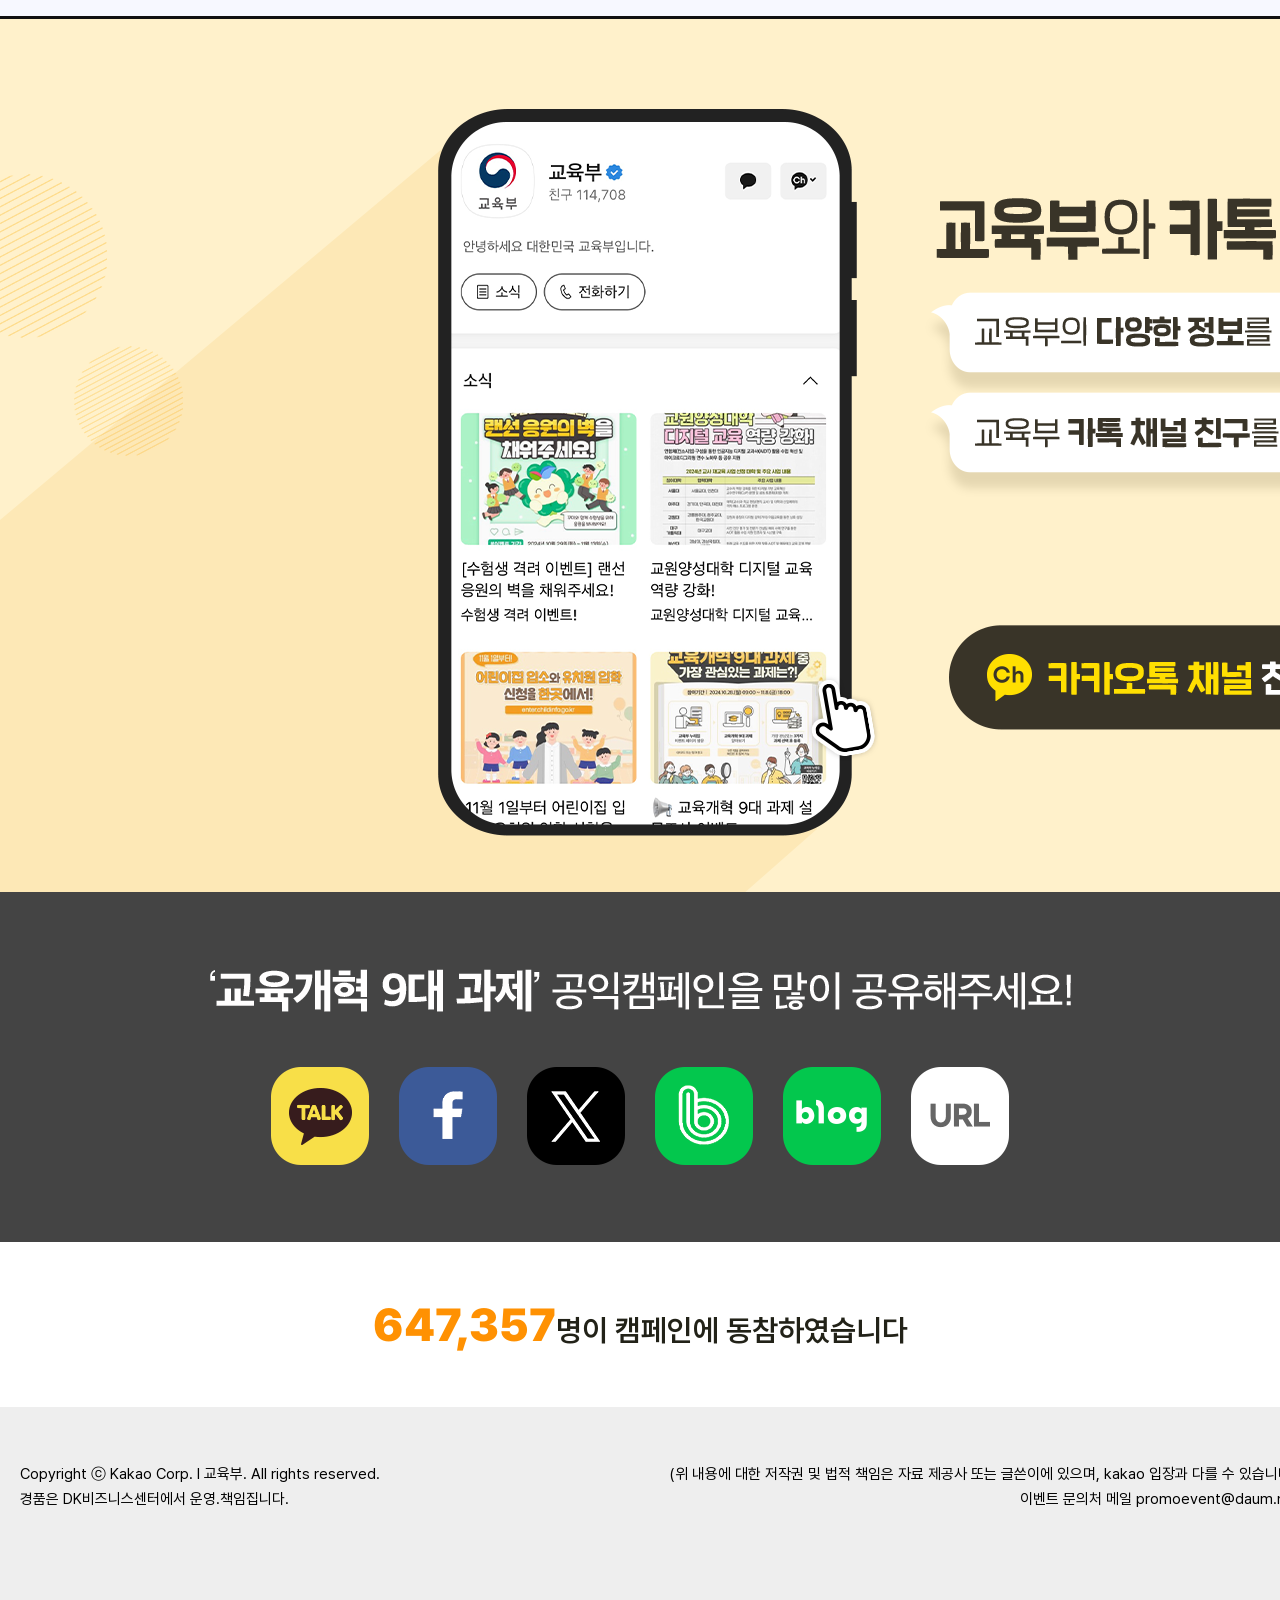
==== commit 6c6db486: "폰트 수정" ====
--- a/main.html
+++ b/main.html
@@ -44,9 +44,10 @@
                         </div>
                     </div>
                 </div>
-                <button class="btn event__btn event01">
-                </button>
-                <button class="btn event__btn event02"></button>
+                <div class="event__btns">
+                    <button class="btn event__btn event01"></button>
+                    <button class="btn event__btn event02"></button>
+                </div>
                 <button class="btn top__btn"></button>
             </div>
          </nav>
--- a/css/common.css
+++ b/css/common.css
@@ -322,9 +322,18 @@
 .navi-stage {
     position: fixed;
     background-color: #1b1c24cc;
+    bottom: -100%;
+    width: 100%;
+    z-index: 6;
+    transition: all .2s ease-in;
+    visibility: hidden;
+    opacity: 0;
+}
+
+.navi-stage.active {
+    visibility: visible;
+    opacity: 1;
     bottom: 0;
-    width: 100%;
-    z-index: 5;
 }
 
 .navi-container {
@@ -338,16 +347,16 @@
     height: 90px;
 }
 
-.navi-container>.btn {
+.navi-container .btn {
     background-repeat: no-repeat;
     background-size: contain;
+    cursor: pointer;
 }
 
 .all-menu__btn {
     width: 70px;
     height: 36px;
     background-image: url(../images/common/allmenu.png);
-    cursor: pointer;
 }
 
 .all-menu-stage {
@@ -414,10 +423,20 @@
     line-height: 32px;
     height: 112px;
     box-sizing: border-box;
+    transition: all .2s ease-in;
+}
+
+.all-menu__link:hover {
+    background-color: #3c52a3;
 }
 
 .all-menu__link + .all-menu__link {
     border-top: 2px solid #fff;
+}
+
+.event__btns {
+    display: flex;
+    gap: 10px;
 }
 
 .event__btn {
--- a/css/font.css
+++ b/css/font.css
@@ -1,57 +1,80 @@
-@charset "UTF-8";
-
-/* pretendard */
+/* Pretendard */
 @font-face {
-	font-family: 'pretendard';
-	font-style: normal;
-	font-weight: 700;
-	src: local('pretendard Bold'),
-		url('../font/Pretendard-Bold.woff') format('woff'),
-		url('../font/Pretendard-Bold.woff2') format('woff2'),
-		url('../font/Pretendard-Bold.otf') format('opentype'),
-		url('../font/Pretendard-Bold.ttf') format('truetype');
+    font-family: 'Pretendard';
+    font-weight: 900;
+    font-display: swap;
+    src: local('Pretendard Black'),
+        url(../font/Pretendard-Black.otf) format('woff2'),
+        url(../font/Pretendard-Black.woff) format('woff');
+}
+@font-face {
+    font-family: 'Pretendard';
+    font-weight: 800;
+    font-display: swap;
+    src: local('Pretendard ExtraBold'),
+        url(../font/Pretendard-ExtraBold.woff2) format('woff2'),
+        url(../font/Pretendard-ExtraBold.woff) format('woff');
 }
 
 @font-face {
-	font-family: 'pretendard';
-	font-style: normal;
-	font-weight: 600;
-	src: local('pretendard SemiBold'),
-		url('../font/Pretendard-SemiBold.woff') format('woff'),
-		url('../font/Pretendard-SemiBold.woff2') format('woff2'),
-		url('../font/Pretendard-SemiBold.otf') format('opentype'),
-		url('../font/Pretendard-SemiBold.ttf') format('truetype');
+    font-family: 'Pretendard';
+    font-weight: 700;
+    font-display: swap;
+    src: local('Pretendard Bold'),
+        url(../font/Pretendard-Bold.woff2) format('woff2'),
+        url(../font/Pretendard-Bold.woff) format('woff');
 }
 
 @font-face {
-	font-family: 'pretendard';
-	font-style: normal;
-	font-weight: 500;
-	src: local('pretendard Medium'),
-		url('../font/Pretendard-Medium.woff') format('woff'),
-		url('../font/Pretendard-Medium.woff2') format('woff2'),
-		url('../font/Pretendard-Medium.otf') format('opentype'),
-		url('../font/Pretendard-Medium.ttf') format('truetype');
+    font-family: 'Pretendard';
+    font-weight: 600;
+    font-display: swap;
+    src: local('Pretendard SemiBold'),
+        url(../font/Pretendard-SemiBold.woff2) format('woff2'),
+        url(../font/Pretendard-SemiBold.woff) format('woff');
 }
 
 @font-face {
-	font-family: 'pretendard';
-	font-style: normal;
-	font-weight: 400;
-	src: local('pretendard Regular'),
-		url('../font/Pretendard-Regular.woff') format('woff'),
-		url('../font/Pretendard-Regular.woff2') format('woff2'),
-		url('../font/Pretendard-Regular.otf') format('opentype'),
-		url('../font/Pretendard-Regular.ttf') format('truetype');
+    font-family: 'Pretendard';
+    font-weight: 500;
+    font-display: swap;
+    src: local('Pretendard Medium'),
+        url(../font/Pretendard-Medium.woff2) format('woff2'),
+        url(../font/Pretendard-Medium.woff) format('woff');
 }
 
 @font-face {
-	font-family: 'pretendard';
-	font-style: normal;
-	font-weight: 300;
-	src: local('pretendard Light'),
-		url('../font/Pretendard-Light.woff') format('woff'),
-		url('../font/Pretendard-Light.woff2') format('woff2'),
-		url('../font/Pretendard-Light.otf') format('opentype'),
-		url('../font/Pretendard-Light.ttf') format('truetype');
+    font-family: 'Pretendard';
+    font-weight: 400;
+    font-display: swap;
+    src: local('Pretendard Regular'),
+        url(../font/Pretendard-Regular.woff2) format('woff2'),
+        url(../font/Pretendard-Regular.woff) format('woff');
+}
+
+@font-face {
+    font-family: 'Pretendard';
+    font-weight: 300;
+    font-display: swap;
+    src: local('Pretendard Light'),
+        url(../font/Pretendard-Light.woff2) format('woff2'),
+        url(../font/Pretendard-Light.woff) format('woff');
+}
+
+@font-face {
+    font-family: 'Pretendard';
+    font-weight: 200;
+    font-display: swap;
+    src: local('Pretendard ExtraLight'),
+        url(../font/Pretendard-ExtraLight.woff2) format('woff2'),
+        url(../font/Pretendard-ExtraLight.woff) format('woff');
+}
+
+@font-face {
+    font-family: 'Pretendard';
+    font-weight: 100;
+    font-display: swap;
+    src: local('Pretendard Thin'),
+        url(../font/Pretendard-Thin.woff2) format('woff2'),
+        url(../font/Pretendard-Thin.woff) format('woff');
 }
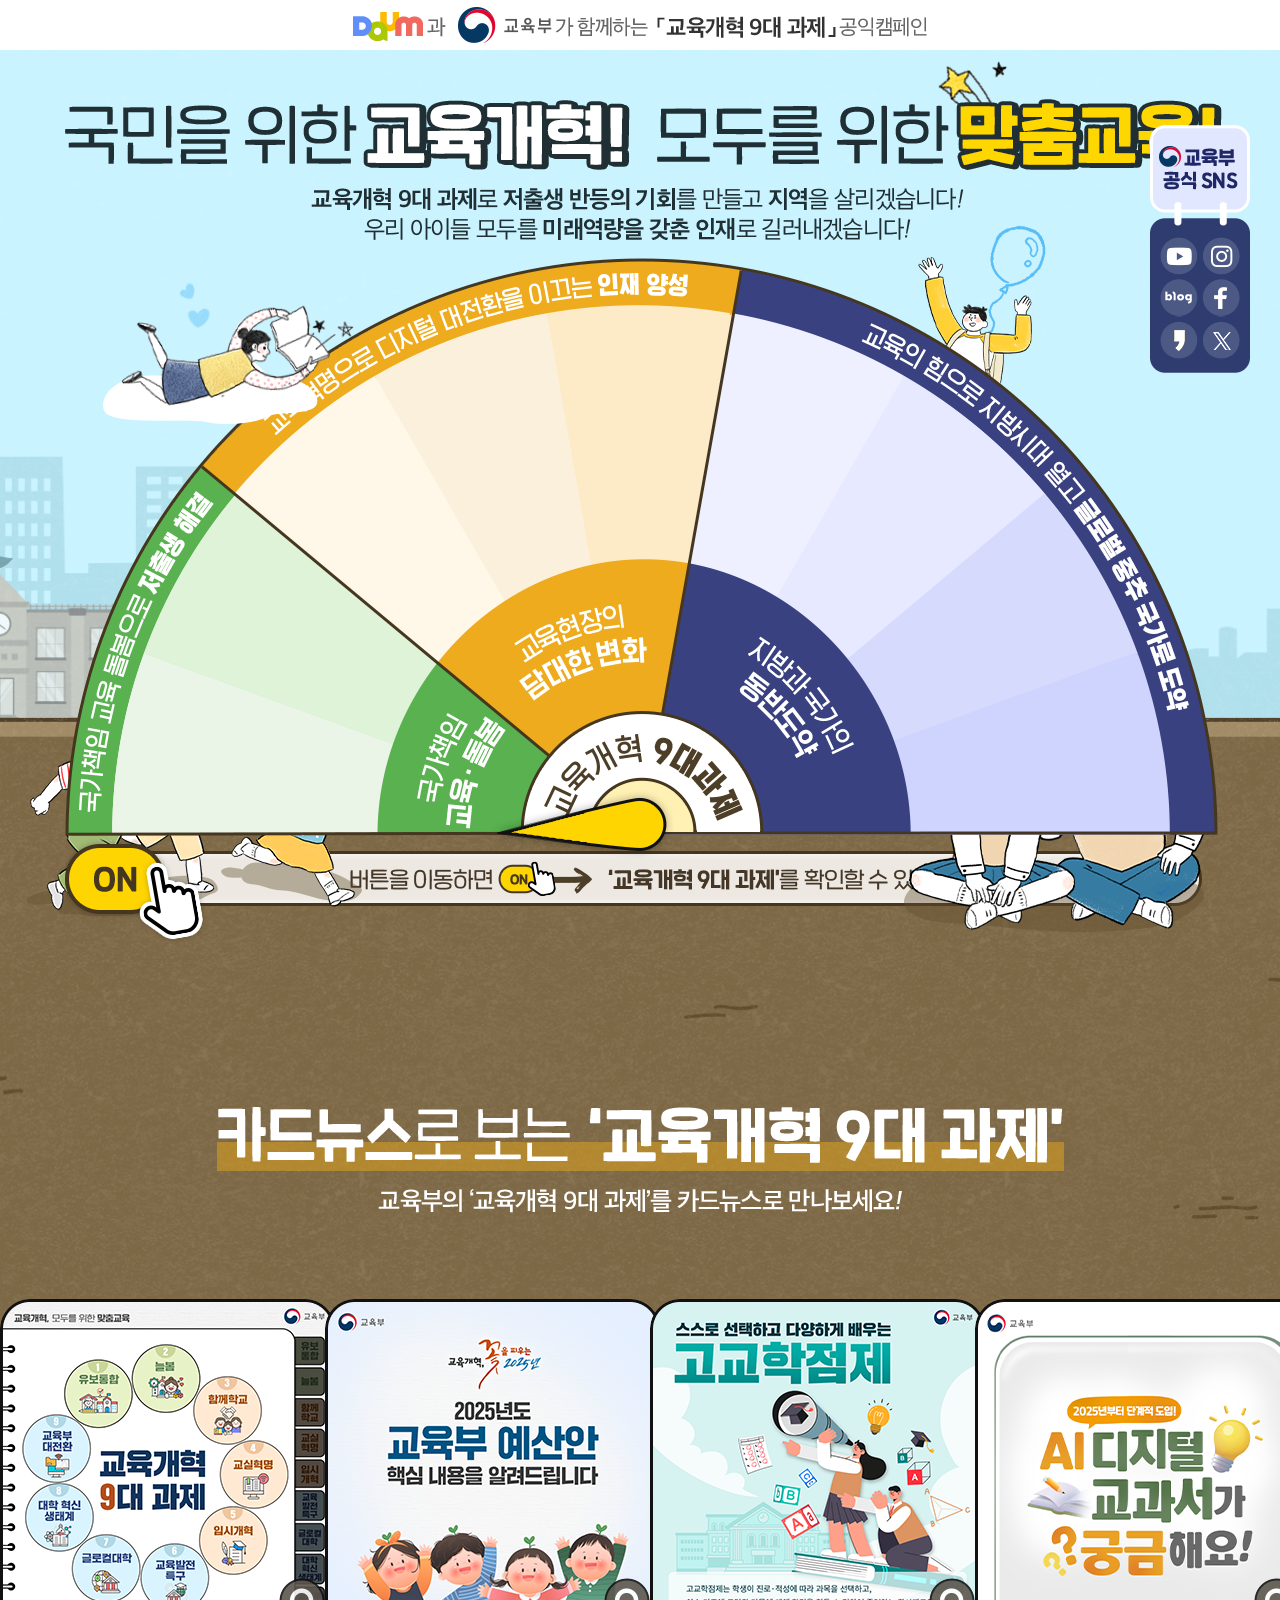
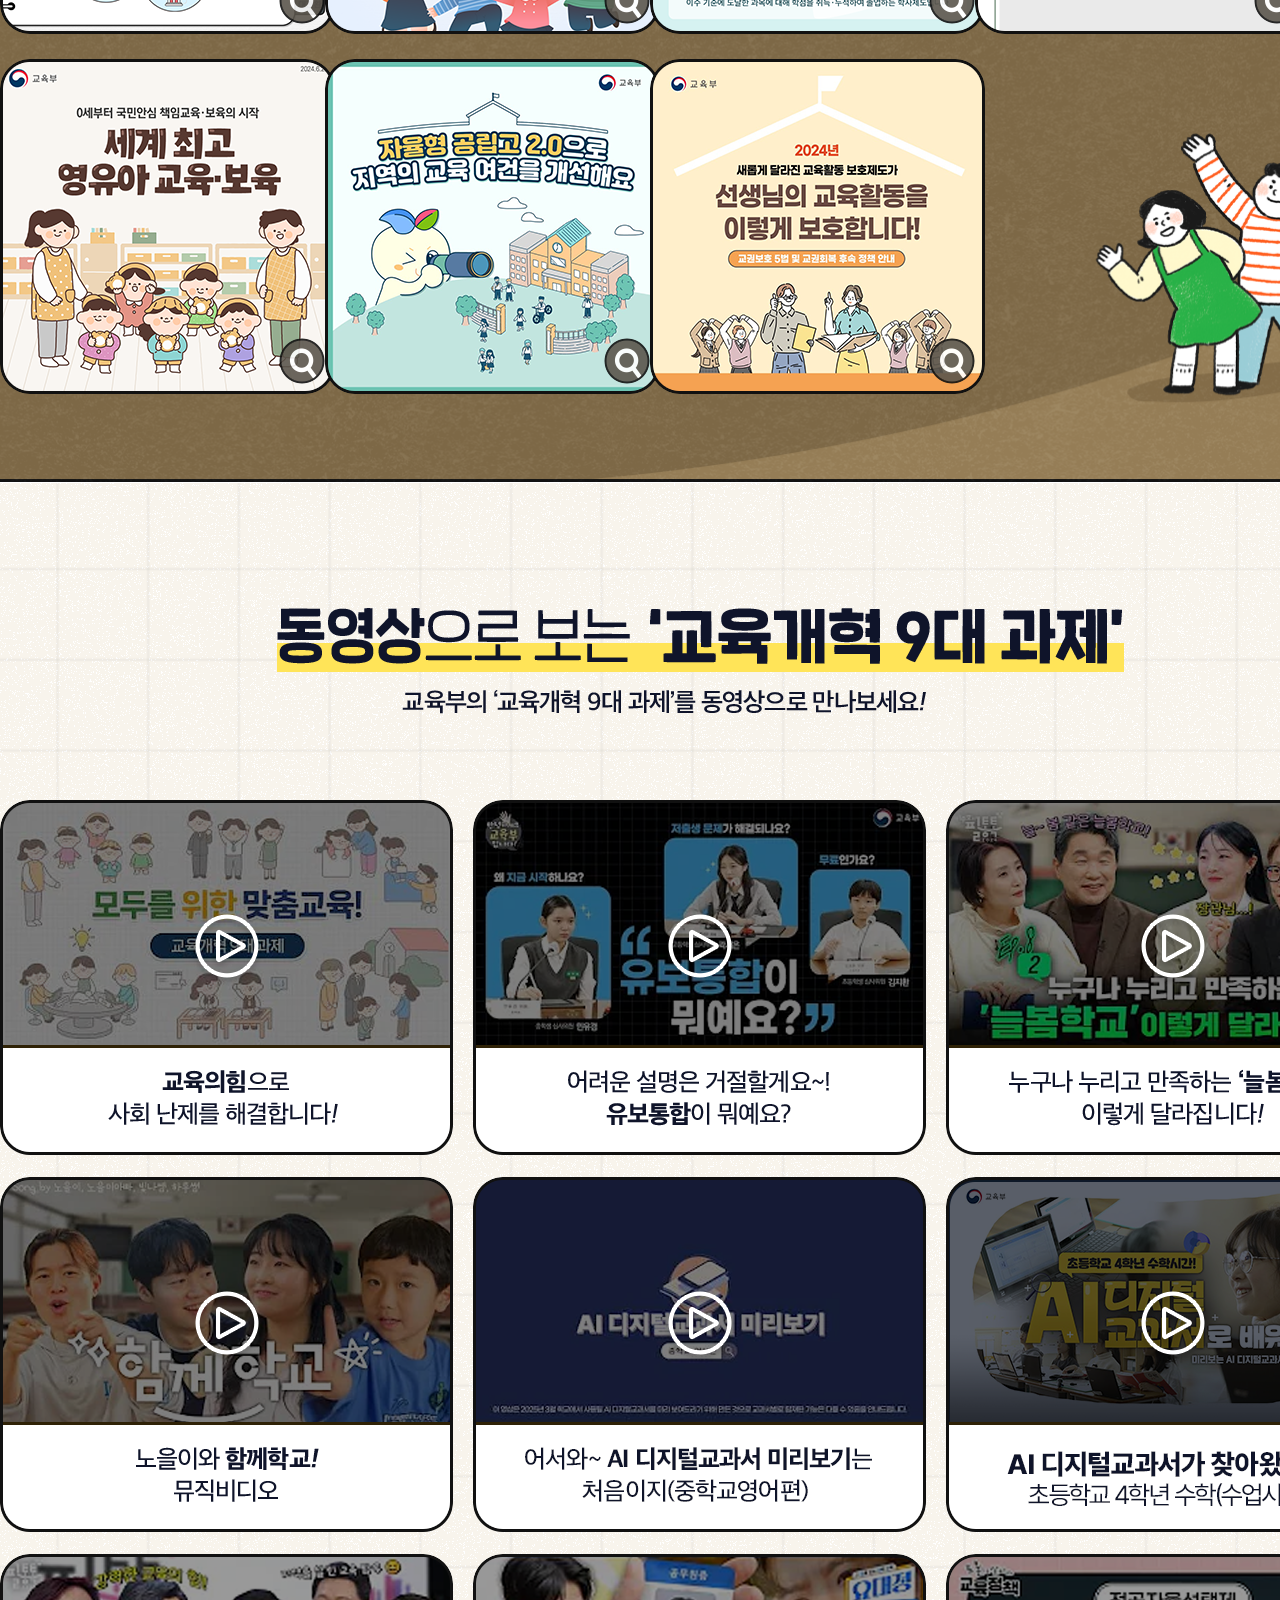
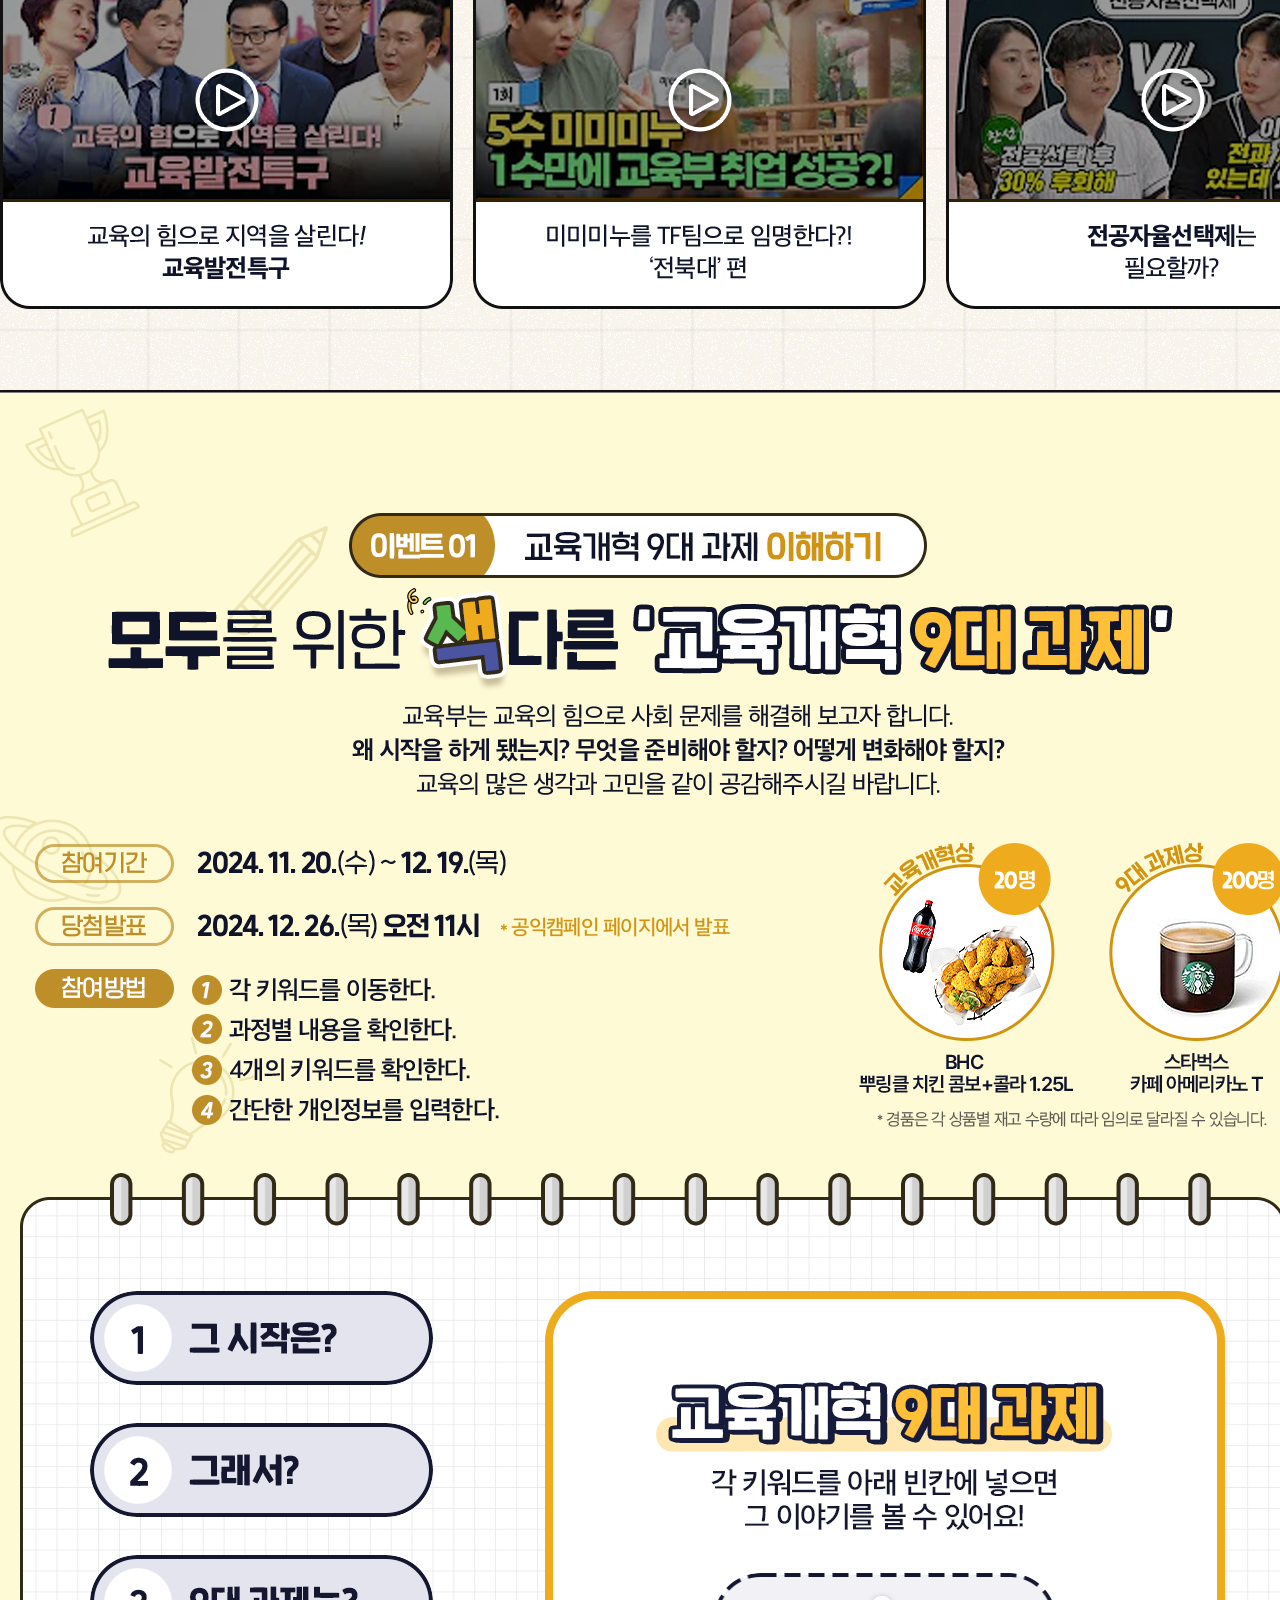
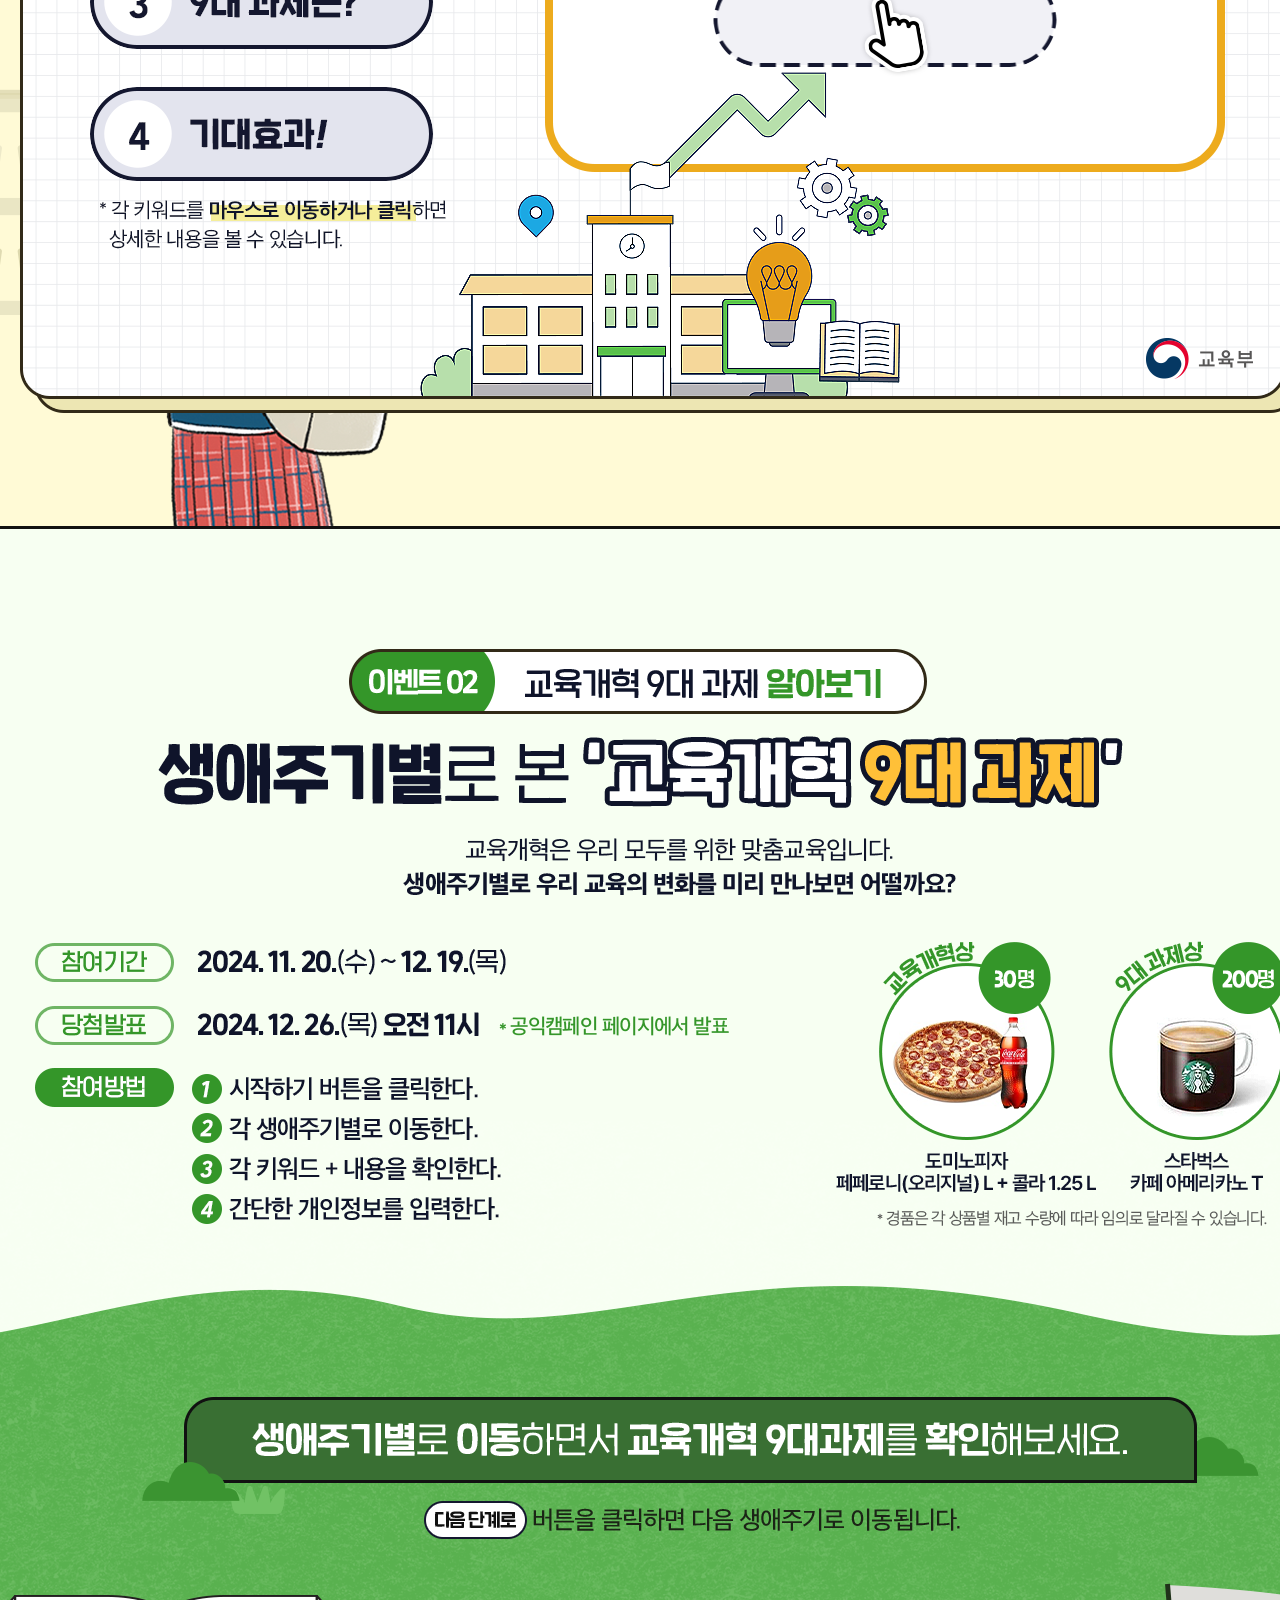
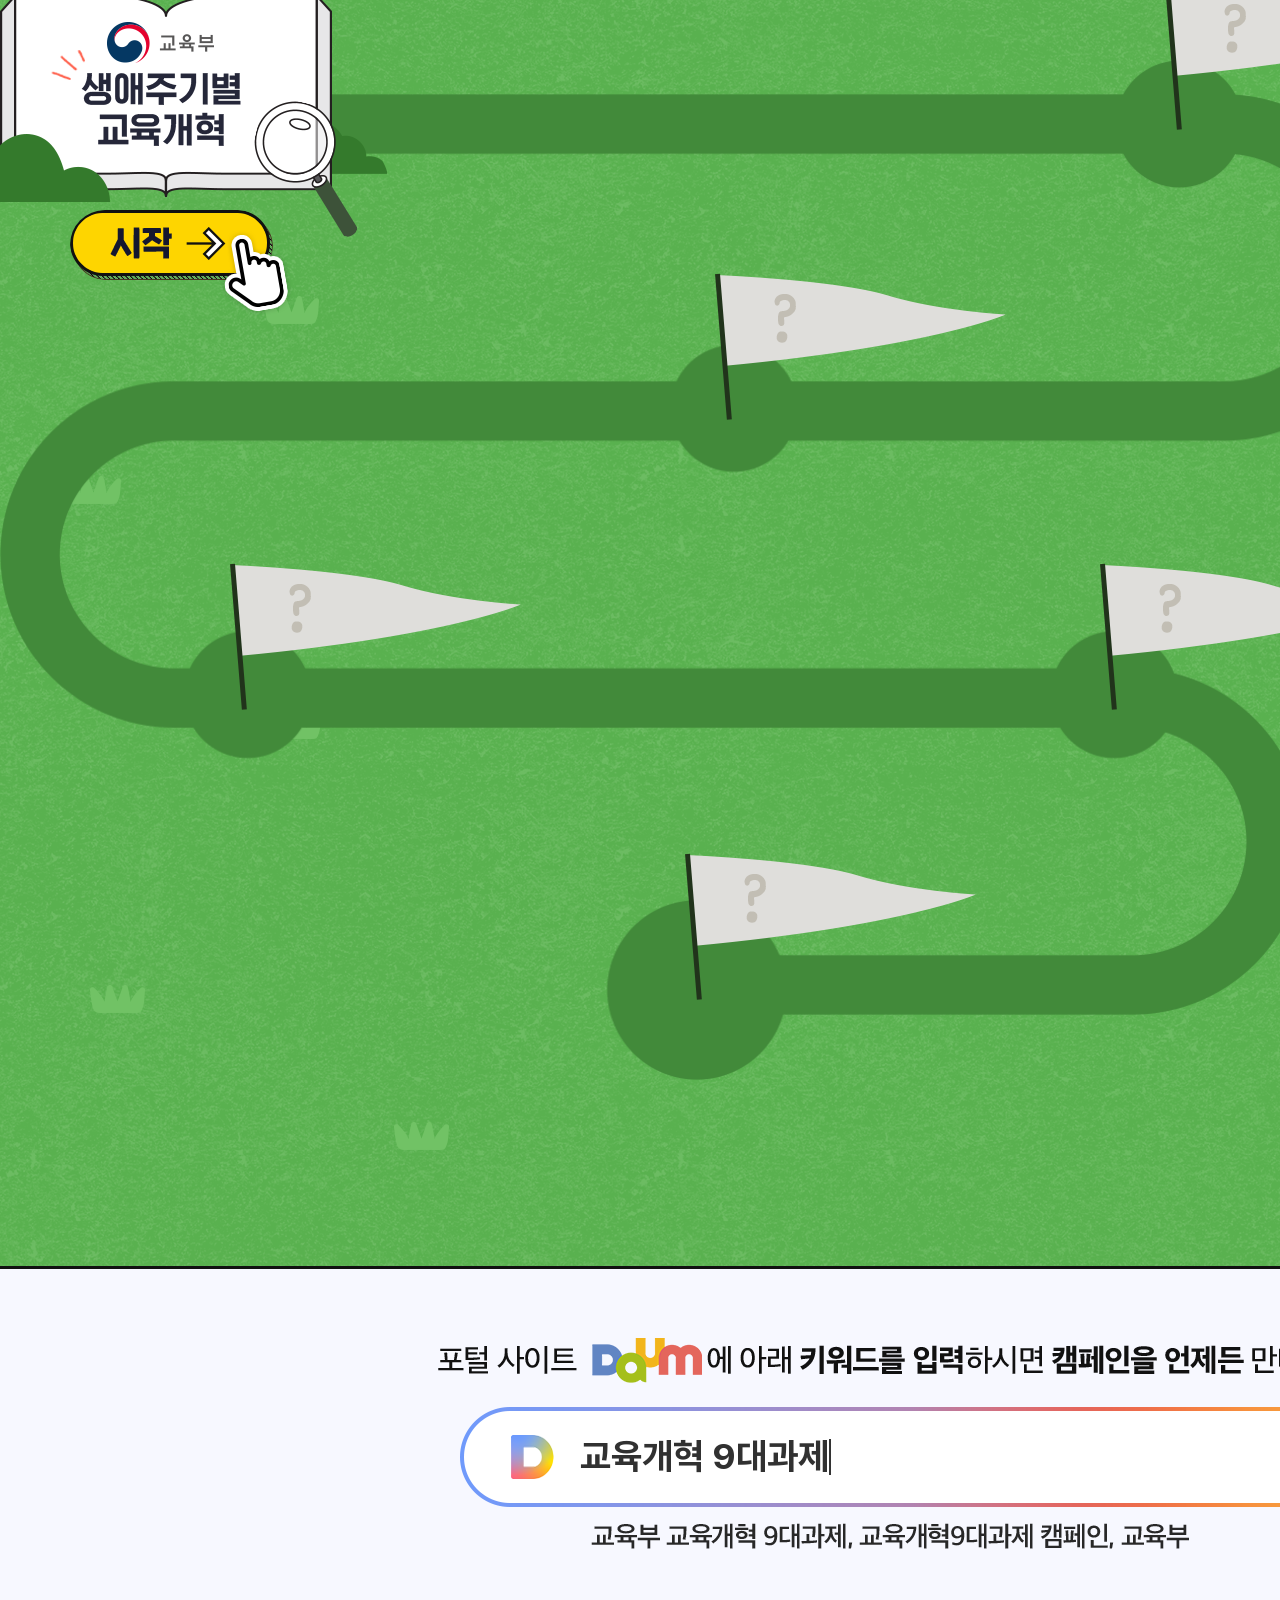
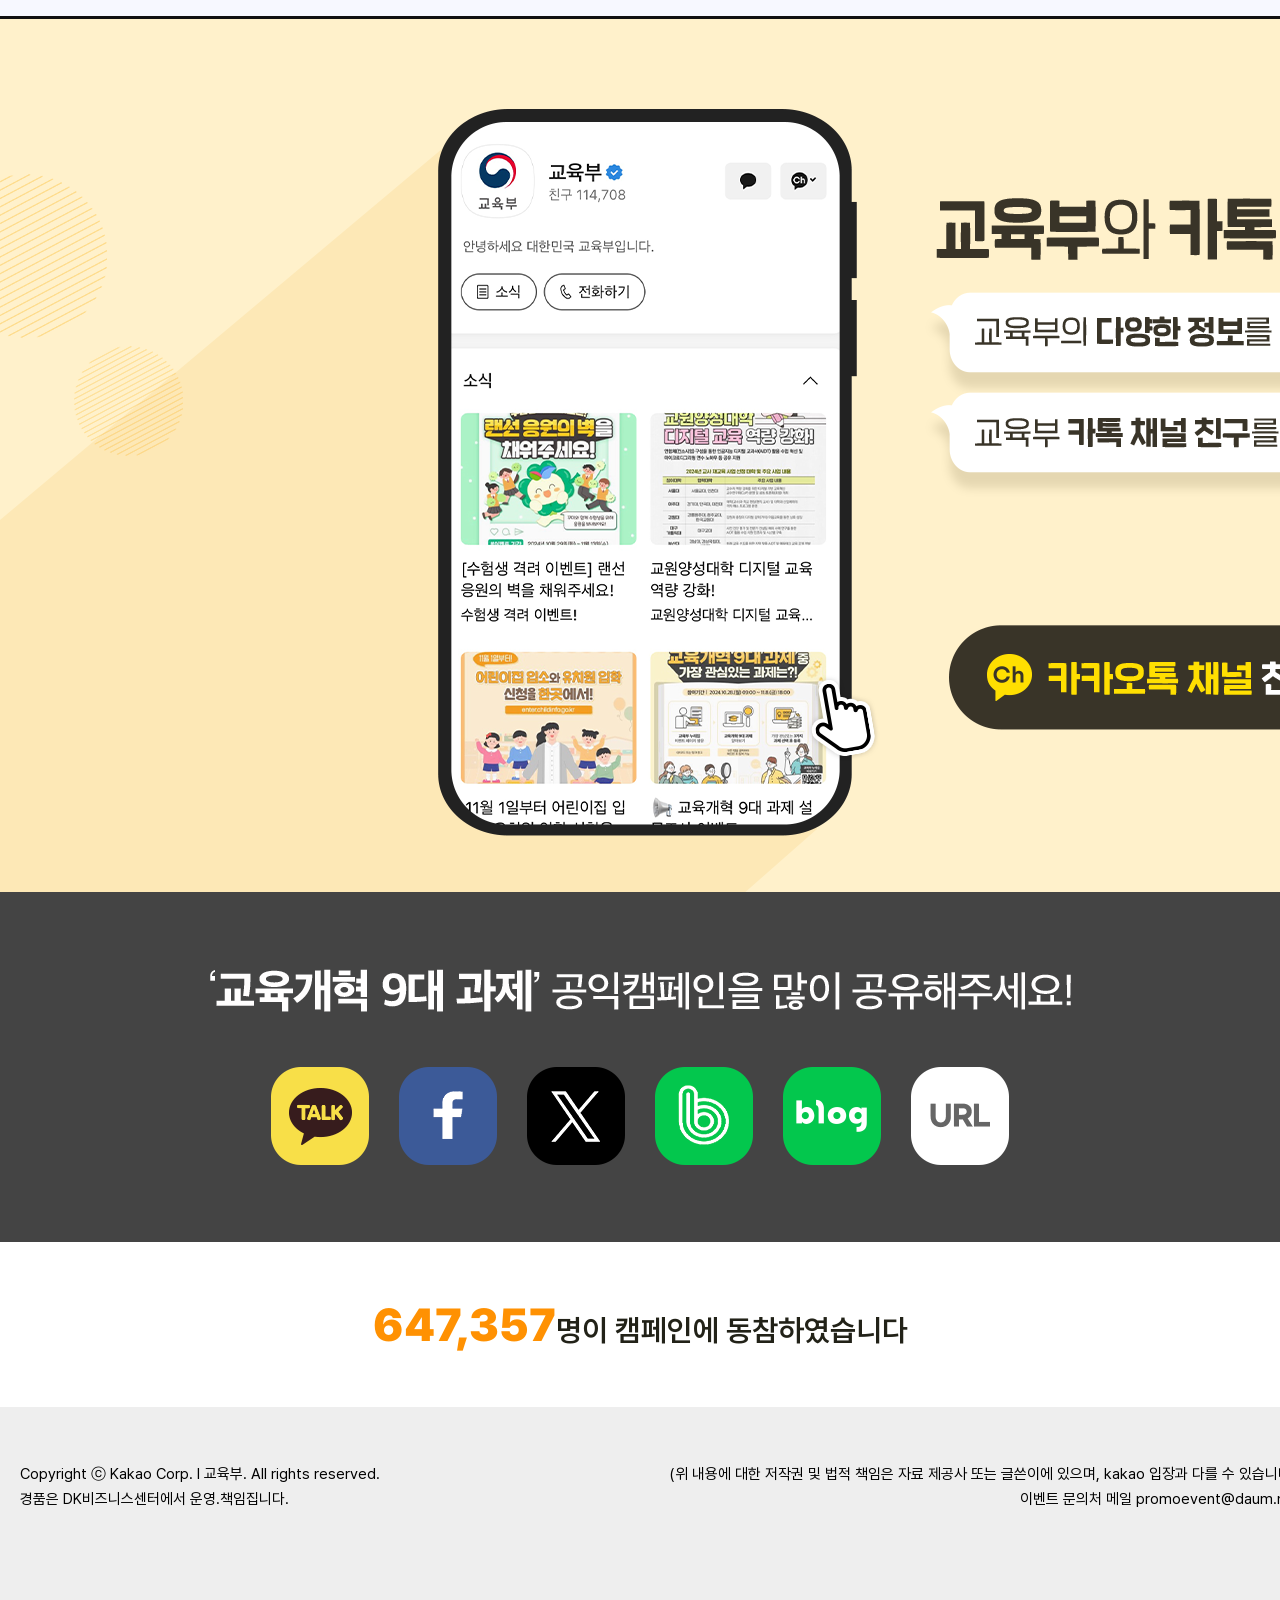
==== commit ef01e76f: "common.css sass로 변경" ====
--- a/main.html
+++ b/main.html
@@ -6,7 +6,8 @@
     <meta name="viewport" content="width=device-width, initial-scale=1.0">
     <title>마이크로사이트 따라하기</title>
     <link rel="stylesheet" href="./css/reset.css">
-    <link rel="stylesheet" href="./css/common.css">
+    <!-- <link rel="stylesheet" href="./css/common.css"> -->
+    <link rel="stylesheet" href="./scss/scss_common.css">
     <link rel="stylesheet" href="./css/font.css">
     <link rel="stylesheet" href="./css/swiper-bundle.min.css">
     <link rel="stylesheet" href="./css/main.css">
@@ -16,14 +17,14 @@
 </head>
 
 <body>
-    <div class="container">
+    <div id="wrap" class="container">
         <div class="dim"></div>
         <!-- st header -->
         <header class="header-stage stage">
             <div class="header__links">
                 <p class="sr-only">Daum과 교육부가 함께 하는 '교육개혁 9대 과제' 공익캠페인</p>
-                <a class="haader__link daum" href="https://www.daum.net/" title="Daum 새 창 열기"></a>
-                <a class="haader__link moe" href="https://www.moe.go.kr/main.do?s=moe" title="교육부 새 창 열기"></a>
+                <a class="header__link daum" href="https://www.daum.net/" title="Daum 새 창 열기"></a>
+                <a class="header__link moe" href="https://www.moe.go.kr/main.do?s=moe" title="교육부 새 창 열기"></a>
             </div>
         </header>
         <!-- ed header -->
@@ -36,11 +37,11 @@
                     <div class="all-menu-stage">
                         <button class="all-menu__close" title="전체메뉴 닫기"></button>
                         <div class="all-menu__list">
-                            <a class="all-menu__link" href="">카드뉴스로 보는<br>교육개혁 9대과제</a>
-                            <a class="all-menu__link" href="">동영상으로 보는<br>교육개혁 9대과제</a>
-                            <a class="all-menu__link" href="">Daum 검색으로 보는<br>교육개혁 9대과제</a>
-                            <a class="all-menu__link" href="">교육부와 카톡 친구해요</a>
-                            <a class="all-menu__link" href="">SNS 캠페인공유하기</a>
+                            <a id="linkCardNew" class="all-menu__link" href="">카드뉴스로 보는<br>교육개혁 9대과제</a>
+                            <a id="linkVideo" class="all-menu__link" href="">동영상으로 보는<br>교육개혁 9대과제</a>
+                            <a id="linkDaum" class="all-menu__link" href="">Daum 검색으로 보는<br>교육개혁 9대과제</a>
+                            <a id="linkPlus" class="all-menu__link" href="">교육부와 카톡 친구해요</a>
+                            <a id="linkShare" class="all-menu__link" href="">SNS 캠페인공유하기</a>
                         </div>
                     </div>
                 </div>
@@ -48,7 +49,7 @@
                     <button class="btn event__btn event01"></button>
                     <button class="btn event__btn event02"></button>
                 </div>
-                <button class="btn top__btn"></button>
+                <button id="linkTop" class="btn top__btn"></button>
             </div>
          </nav>
         <!-- ed nav -->
@@ -166,7 +167,7 @@
         <!-- ed -->
 
         <!-- st 카드뉴스 -->
-        <section class="card-news-stage stage">
+        <section id="cardNewsStage" class="card-news-stage stage">
             <div class="card-news__tit stage__tit">
                 <img src="./images/component/cardNews/cardnews_tit.png" alt="">
                 <p class="sr-only"><strong>카드뉴스</strong>로 보는 <strong>'교육개혁 9대 과제'</strong></p>
@@ -229,7 +230,7 @@
                 </div>
             </div>
             <div class="popup__footer">
-                <div class="popup-swiper___btns">
+                <div class="popup-swiper__btns">
                     <button type="button" class="popup-swiper___btn prev"></button>
                     <button type="button" class="popup-swiper___btn next"></button>
                 </div>
@@ -238,7 +239,7 @@
         <!-- ed 팝업 - 카드뉴스 -->
 
         <!--st 동영상 -->
-        <section class="youtube-stage stage">
+        <section id="videoStage" class="youtube-stage stage">
             <div class="youtube-wrapper">
                 <div class="youtube__tit stage__tit">
                     <img src="./images/component/youtube/youtube_title.png" alt="">
@@ -541,7 +542,7 @@
         <!-- ed 이벤트2 팝업 -->
 
         <!-- st 키워드 -->
-        <div class="keyword-stage stage">
+        <div id="daumStage" class="keyword-stage stage">
             <p class="sr-only">포털 사이트 Daum에 아래 <strong>키워드를 입력</strong>하시면 <strong>캠페인을 언제든</strong> 만나실 수 있습니다.</p>
             <p class="typing__txt">교육개혁 9대과제</p>
             <p class="sr-only">교육부 교육개혁 9대과제, 교육개혁9대과제 캠페인, 교육부</p>
@@ -550,7 +551,7 @@
         <!-- ed 키워드 -->
 
         <!-- st 플친 -->
-        <section class="plus-stage stag">
+        <section id="plusStage" class="plus-stage stag">
            <p class="sr-only"><strong>교육부</strong>와 <strong>카톡 친구</strong>해요!</p>
            <p class="sr-only">교육부의 <strong>다양한 정보</strong>를 <strong>빠르게😉 받고 싶다면?</strong></p>
            <p class="sr-only">교육부 <strong>카톡 채널 친구</strong>를 <strong>추가</strong>해주세요.😎</p>
@@ -559,16 +560,16 @@
         <!-- ed 플친 -->
 
         <!-- st sns -->
-        <section class="sns-stage stag">
+        <section id="shareStage" class="sns-stage stag">
             <img class="sns__tit" src="./images/component/sns__tit.png" alt="">
             <p class="sr-only"><strong>'교육개혁 9대 과제'</strong> 공익캠페인을 많이 공유해주세요.</p>
             <div class="sns__list">
-                <a href="javascript:void(0)" target="_blank" title="새 창 열림"></a>
-                <a href="javascript:void(0)" target="_blank" title="새 창 열림"></a>
-                <a href="javascript:void(0)" target="_blank" title="새 창 열림"></a>
-                <a href="javascript:void(0)" target="_blank" title="새 창 열림"></a>
-                <a href="javascript:void(0)" target="_blank" title="새 창 열림"></a>
-                <a href="javascript:void(0)" target="_blank" title="새 창 열림"></a>
+                <button class="sns__link" data-platform="kakao" title="카카오톡 공유하기"></button>
+                <button class="sns__link" data-platform="facebook" title="페이스북 공유하기"></button>
+                <button class="sns__link" data-platform="twitter" title="X 공유하기"></button>
+                <button class="sns__link" data-platform="band" title="네이버 밴드 공유하기"></button>
+                <button class="sns__link" data-platform="blog" title="네이버 블로그 공유하기"></button>
+                <button class="sns__link url" title="URL 복사"></button>
             </div>
         </section>
         <!-- ed sns -->
--- a/css/common.css
+++ b/css/common.css
@@ -83,7 +83,7 @@
     transform: translate(-50%, -50%);
 }
 
-.haader__link {
+.header__link {
     display: block;
     background-color: transparent;
     height: 30px;
@@ -91,14 +91,14 @@
     position: absolute;
 }
 
-.haader__link.daum {
+.header__link.daum {
     left: -5px;
     width: calc(70px + 10px);
     height: calc(30px + 10px);
     top: 0;
 }
 
-.haader__link.moe {
+.header__link.moe {
     left: 105px;
     width: 95px;
     top: 0;
@@ -260,14 +260,14 @@
     background-color: #fff;
 }
 
-.popup-swiper___btns {
+.popup-swiper__btns {
     display: flex;
     align-items: center;
     justify-content: center;
     gap: 20px;
 }
 
-.popup-swiper___btn {
+.popup-swiper__btn {
     cursor: pointer;
     width: 70px;
     height: 70px;
@@ -277,11 +277,11 @@
     transition: all .15s ease-in;
 }
 
-.popup-swiper___btn.prev {
+.popup-swiper__btn.prev {
     background-image: url(../images/component/cardNews/cardnews_btn-prev.png);
 }
 
-.popup-swiper___btn.next {
+.popup-swiper__btn.next {
     background-image: url(../images/component/cardNews/cardnews_btn-next.png);
 }
 
--- a/scss/scss_common.css
+++ b/scss/scss_common.css
@@ -0,0 +1,406 @@
+@charset "UTF-8";
+/* 공통 */
+*:focus-visible {
+  outline: 2px dotted red;
+  outline-offset: -2px;
+}
+
+body {
+  position: relative;
+  transition: all 0.15s ease-in;
+  font-family: "pretendard", "Nanum Gothic", "Apple SD Gothic Neo", Helvetica, Arial, sans-serif;
+}
+body:has(.dim.active) {
+  overflow: hidden;
+}
+
+.container {
+  min-width: 1200px;
+}
+
+.stage {
+  background-repeat: no-repeat;
+  background-size: cover;
+  position: relative;
+}
+
+.dim {
+  width: 100%;
+  height: 100%;
+  position: fixed;
+  background-color: rgba(0, 0, 0, 0.8);
+  z-index: 10;
+  opacity: 0;
+  visibility: hidden;
+  transition: all 0.15s ease-in;
+}
+.dim.active {
+  opacity: 1;
+  visibility: visible;
+}
+
+.video-stage {
+  position: relative;
+  width: 100%;
+  height: 0;
+  padding-top: 56.25%;
+}
+.video-stage > .video {
+  position: absolute;
+  top: 0;
+  left: 0;
+  width: 100%;
+  height: 100%;
+}
+
+/* header */
+.header-stage {
+  width: 100%;
+  height: 5rem;
+  background-color: #fff;
+  background-position: center;
+  background-size: auto;
+  background-image: url(../images/common/header_tit.png);
+  background-repeat: no-repeat;
+}
+.header__links {
+  position: relative;
+  width: 574px;
+  height: 37px;
+  top: 50%;
+  left: 50%;
+  transform: translate(-50%, -50%);
+}
+.header__link {
+  display: block;
+  background-color: transparent;
+  height: 30px;
+  width: 30px;
+  position: absolute;
+}
+.header__link.daum {
+  left: -5px;
+  width: 80px;
+  height: 40px;
+  top: 0;
+}
+.header__link.moe {
+  left: 105px;
+  width: 95px;
+  top: 0;
+  height: 36px;
+}
+
+/* quick-menu */
+.quick-menu-stage {
+  position: fixed;
+  z-index: 9;
+  top: 125px;
+  right: 30px;
+  width: 100px;
+  height: 248px;
+  background-image: url(../images/common/quick-menu_bg.png);
+  background-repeat: no-repeat;
+}
+.quick-menu__lists {
+  padding-top: 112px;
+  display: flex;
+  flex-wrap: wrap;
+  gap: 4px;
+  justify-content: center;
+}
+.quick-menu__icon {
+  display: block;
+  width: 38px;
+  height: 38px;
+  border-radius: 50%;
+}
+.quick-menu__icon.youtube {
+  background-image: url(../images/common/icon_youtube.png);
+}
+.quick-menu__icon.insta {
+  background-image: url(../images/common/icon_insta.png);
+}
+.quick-menu__icon.blog {
+  background-image: url(../images/common/icon_blog.png);
+}
+.quick-menu__icon.facebook {
+  background-image: url(../images/common/icon_facebook.png);
+}
+.quick-menu__icon.kakao {
+  background-image: url(../images/common/icon_kakaostory.png);
+}
+.quick-menu__icon.X {
+  background-image: url(../images/common/icon_X.png);
+}
+
+/* popup */
+.popup {
+  position: fixed;
+  z-index: 11;
+  top: 50%;
+  left: 50%;
+  transform: translate(-50%, -50%);
+  opacity: 0;
+  visibility: hidden;
+}
+.popup.active {
+  opacity: 1;
+  visibility: visible;
+}
+.popup__head {
+  display: flex;
+  align-items: center;
+  justify-content: center;
+  position: relative;
+}
+.popup__head > p {
+  color: #fff;
+  font-size: 30px;
+  font-weight: 600;
+  text-align: center;
+}
+.popup__head > .popup__close {
+  display: block;
+  position: absolute;
+  width: 40px;
+  height: 40px;
+  right: -55px;
+  top: 20px;
+  cursor: pointer;
+}
+.popup__head > .popup__close::before, .popup__head > .popup__close::after {
+  content: "";
+  display: block;
+  width: 100%;
+  height: 3px;
+  border-radius: 3px;
+  background-color: #fff;
+  position: absolute;
+  top: 50%;
+  left: 50%;
+}
+.popup__body {
+  box-sizing: border-box;
+}
+.popup__footer {
+  position: relative;
+}
+.popup__img {
+  width: 100%;
+}
+
+.popup__close:before {
+  transform: translate(-50%, -50%) rotate(-45deg);
+}
+.popup__close::after {
+  transform: translate(-50%, -50%) rotate(45deg);
+}
+
+/* 카드뉴스 팝업 */
+.card-news__popup {
+  box-sizing: border-box;
+  width: 640px;
+}
+.card-news__popup > .popup__head {
+  border-radius: 30px 30px 0 0;
+  height: 80px;
+  background-color: var(--color-yellow);
+}
+.card-news__popup > .popup__body {
+  background-color: #fff;
+  padding: 20px;
+}
+.card-news__popup .popup__img {
+  max-width: 600px;
+  height: 600px;
+}
+.card-news__popup .popup__footer {
+  border-radius: 0 0 30px 30px;
+  position: relative;
+  top: -1px;
+  padding: 0 2rem 2rem;
+  background-color: #fff;
+}
+
+.popup-swiper__btns {
+  display: flex;
+  align-items: center;
+  justify-content: center;
+  gap: 20px;
+}
+.popup-swiper__btn {
+  cursor: pointer;
+  width: 70px;
+  height: 70px;
+  border-radius: 50%;
+  background-repeat: no-repeat;
+  background-size: contain;
+  transition: all 0.15s ease-in;
+}
+.popup-swiper__btn.prev {
+  background-image: url(../images/component/cardNews/cardnews_btn-prev.png);
+}
+.popup-swiper__btn.next {
+  background-image: url(../images/component/cardNews/cardnews_btn-next.png);
+}
+
+.swiper-button-disabled {
+  opacity: 0.5;
+}
+
+/* 푸터 */
+.footer-stage {
+  background-color: #eee;
+  height: 160px;
+  padding-bottom: 100px;
+}
+.footer-container {
+  max-width: 1300px;
+  width: 100%;
+  padding: 0 20px;
+  display: flex;
+  align-items: center;
+  justify-content: space-between;
+  height: 100%;
+  margin: 0 auto;
+}
+.footer-container > div p {
+  font-size: 15px;
+}
+.footer-container > div p + p {
+  margin-top: 10px;
+}
+.footer__right p {
+  text-align: right;
+}
+
+/* 네비게이션 */
+.navi-stage {
+  position: fixed;
+  background-color: rgba(27, 28, 36, 0.8);
+  bottom: -100%;
+  width: 100%;
+  z-index: 6;
+  transition: all 0.2s ease-in;
+  visibility: hidden;
+  opacity: 0;
+}
+.navi-stage.active {
+  visibility: visible;
+  opacity: 1;
+  bottom: 0;
+}
+.navi-container {
+  display: flex;
+  align-items: center;
+  justify-content: space-between;
+  max-width: 1380px;
+  width: 100%;
+  padding: 0 20px;
+  margin: 0 auto;
+  height: 90px;
+}
+.navi-container .btn {
+  background-repeat: no-repeat;
+  background-size: contain;
+  cursor: pointer;
+}
+
+.all-menu-stage {
+  position: absolute;
+  width: 500px;
+  background-color: #263E99;
+  left: 0;
+  padding: 15px 30px 0;
+  box-sizing: border-box;
+  transition: all 0.2s ease-in;
+  opacity: 0;
+  visibility: hidden;
+  bottom: -100%;
+}
+.all-menu-stage.active {
+  opacity: 1;
+  visibility: visible;
+  bottom: 0;
+}
+.all-menu__btn {
+  width: 70px;
+  height: 36px;
+  background-image: url(../images/common/allmenu.png);
+  background-repeat: no-repeat;
+}
+.all-menu__close {
+  background-color: #999;
+  width: 45px;
+  height: 45px;
+  border-radius: 5px;
+  position: absolute;
+  right: 20px;
+  z-index: 1;
+  cursor: pointer;
+}
+.all-menu__close::before, .all-menu__close::after {
+  content: "";
+  display: block;
+  position: absolute;
+  background-color: #fff;
+  width: 5px;
+  height: 30px;
+  border-radius: 5px;
+  top: 50%;
+  left: 50%;
+}
+.all-menu__close::before {
+  transform: translate(-50%, -50%) rotate(-45deg);
+}
+.all-menu__close::after {
+  transform: translate(-50%, -50%) rotate(45deg);
+}
+.all-menu__list {
+  margin-top: 45px;
+}
+.all-menu__link {
+  display: flex;
+  align-items: center;
+  color: #fff;
+  padding: 20px;
+  font-size: 22px;
+  line-height: 32px;
+  height: 112px;
+  box-sizing: border-box;
+  transition: all 0.2s ease-in;
+}
+.all-menu__link:hover {
+  background-color: #3c52a3;
+}
+.all-menu__link + .all-menu__link {
+  border-top: 2px solid #fff;
+}
+
+.event__btns {
+  display: flex;
+  gap: 10px;
+}
+
+.event__btn {
+  width: 570px;
+  height: 73px;
+  border-radius: 37px;
+}
+.event__btn.event01 {
+  background-image: url(../images/common/nav01_result.png);
+  background-repeat: no-repeat;
+}
+.event__btn.event02 {
+  background-image: url(../images/common/nav02_result.png);
+  background-repeat: no-repeat;
+}
+
+.top__btn {
+  background-image: url(../images/common/top.png);
+  background-repeat: no-repeat;
+  width: 70px;
+  height: 70px;
+  border-radius: 50%;
+}/*# sourceMappingURL=scss_common.css.map */
--- a/css/main.css
+++ b/css/main.css
@@ -1654,11 +1654,12 @@
     justify-content: space-between;
 }
 
-.sns__list>a {
+.sns__link {
     display: block;
     width: 98px;
     height: 98px;
     border-radius: 30px;
+    cursor: pointer;
 }
 
 /* 참여자 */
